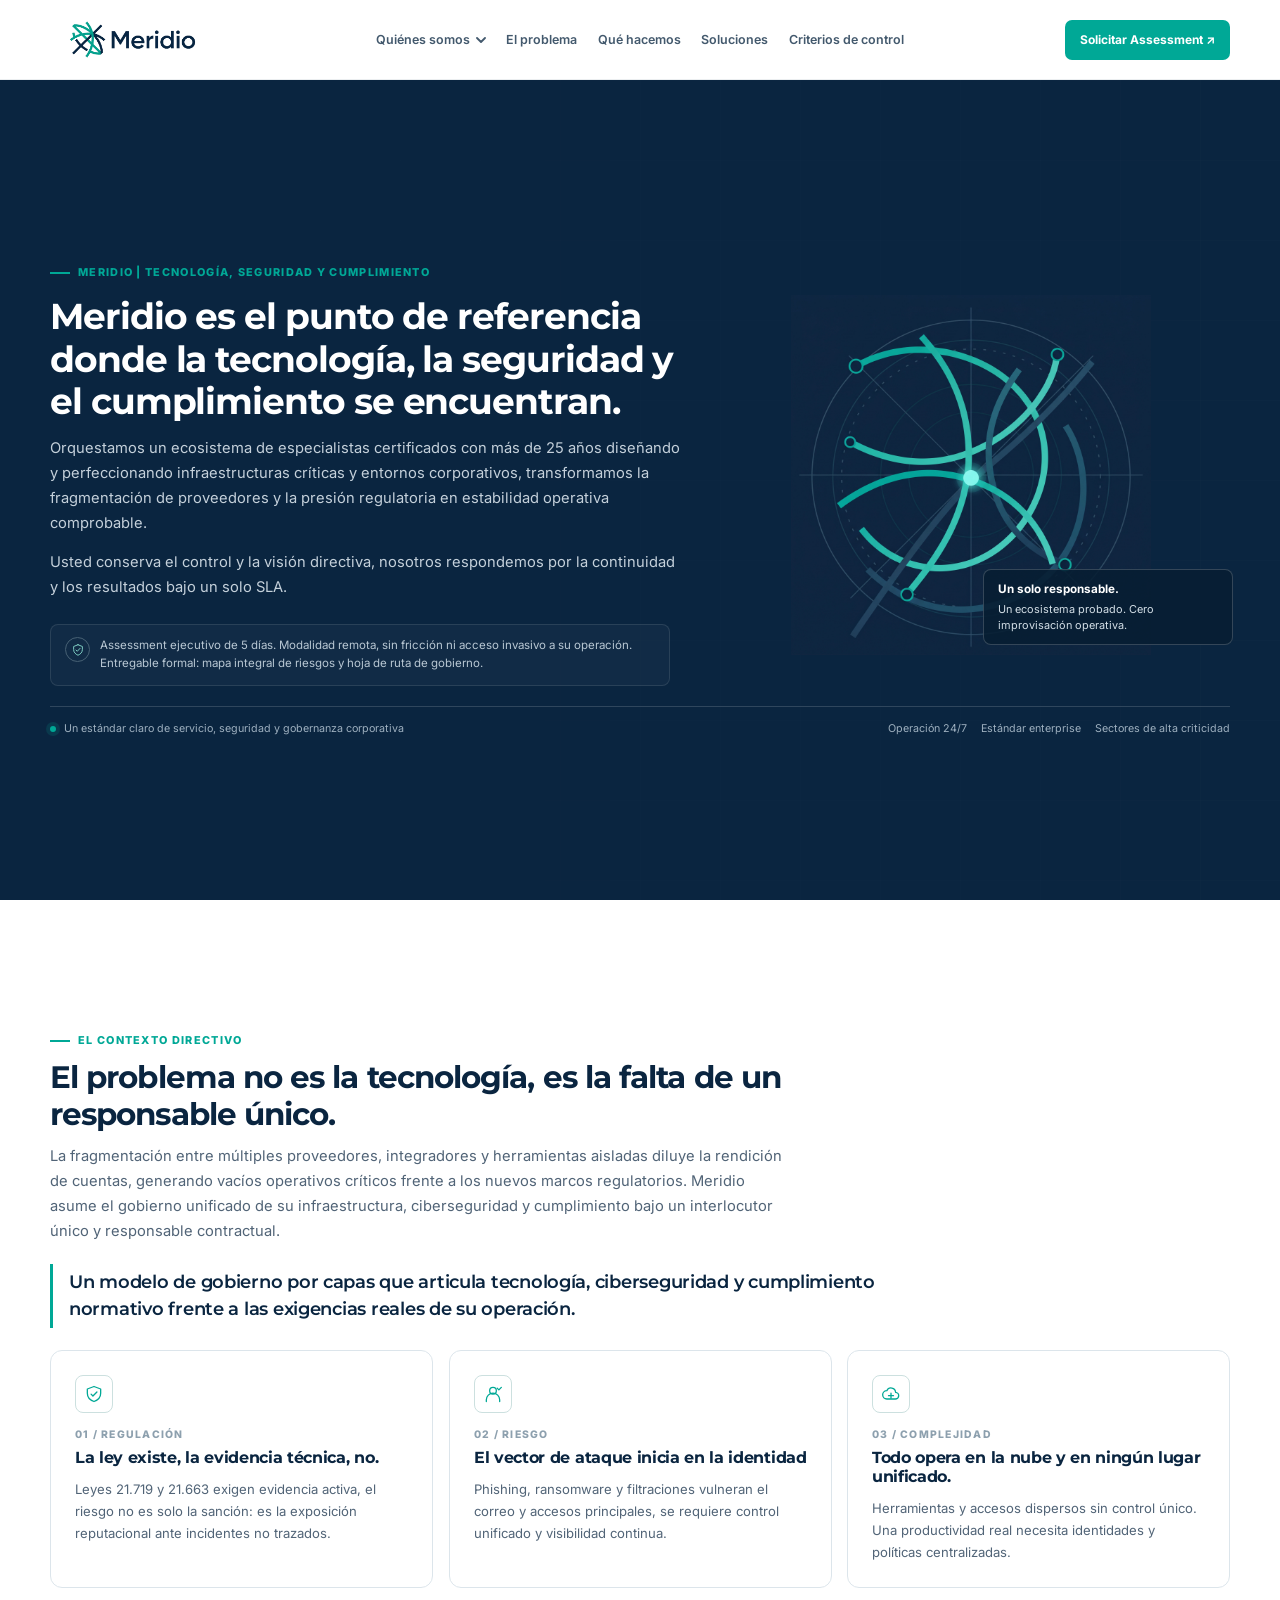
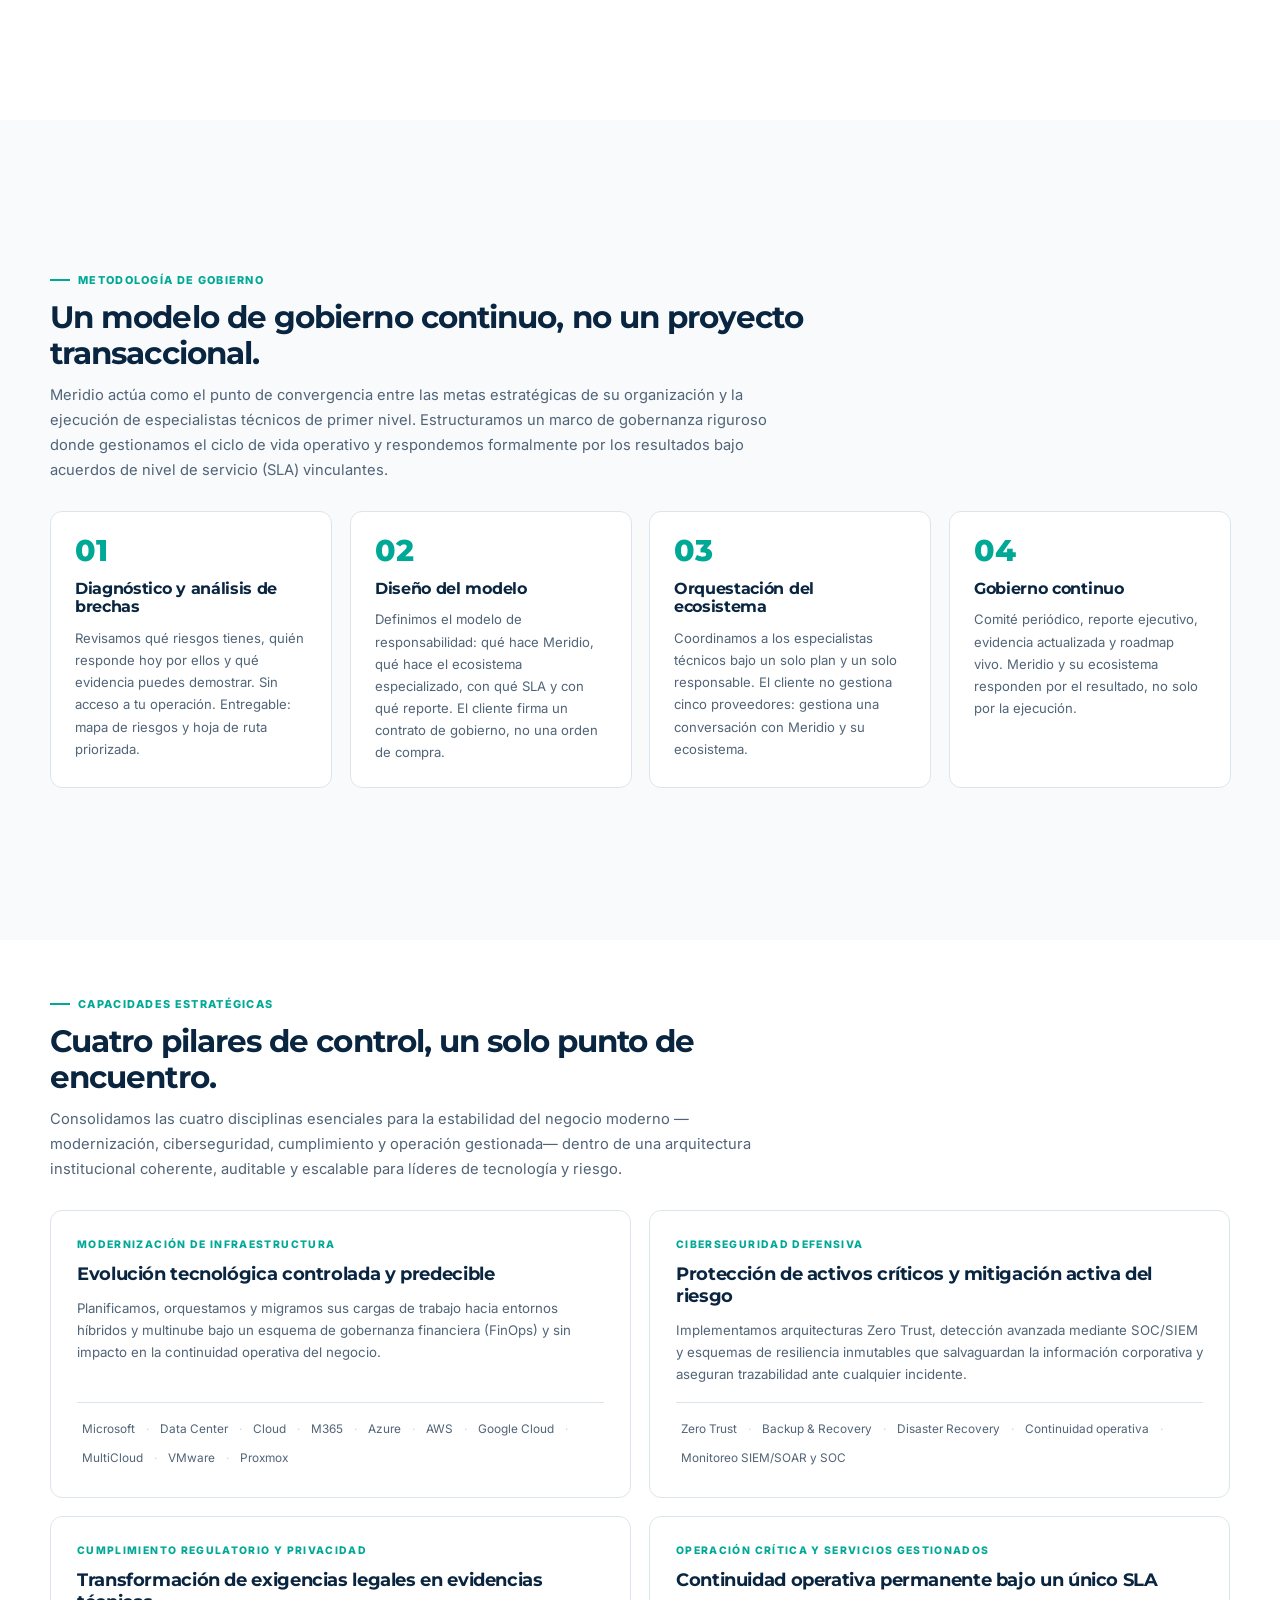
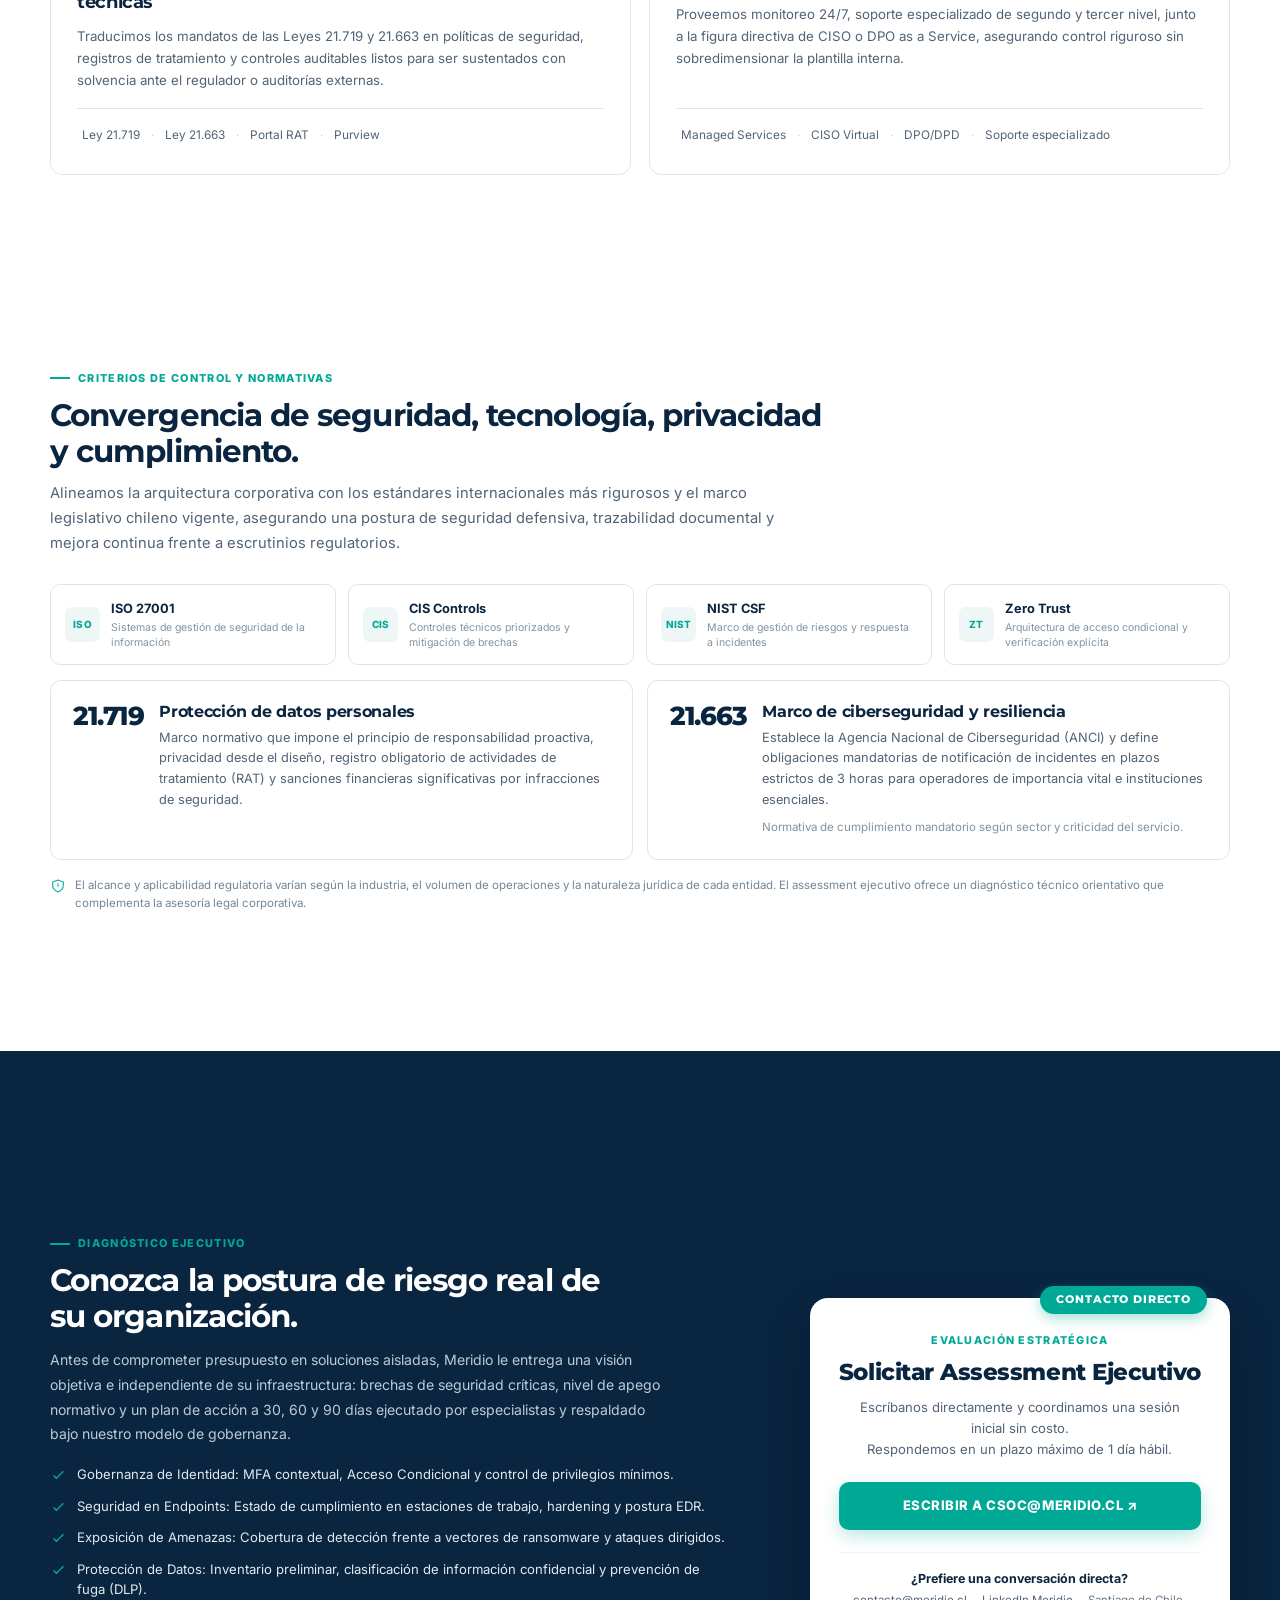
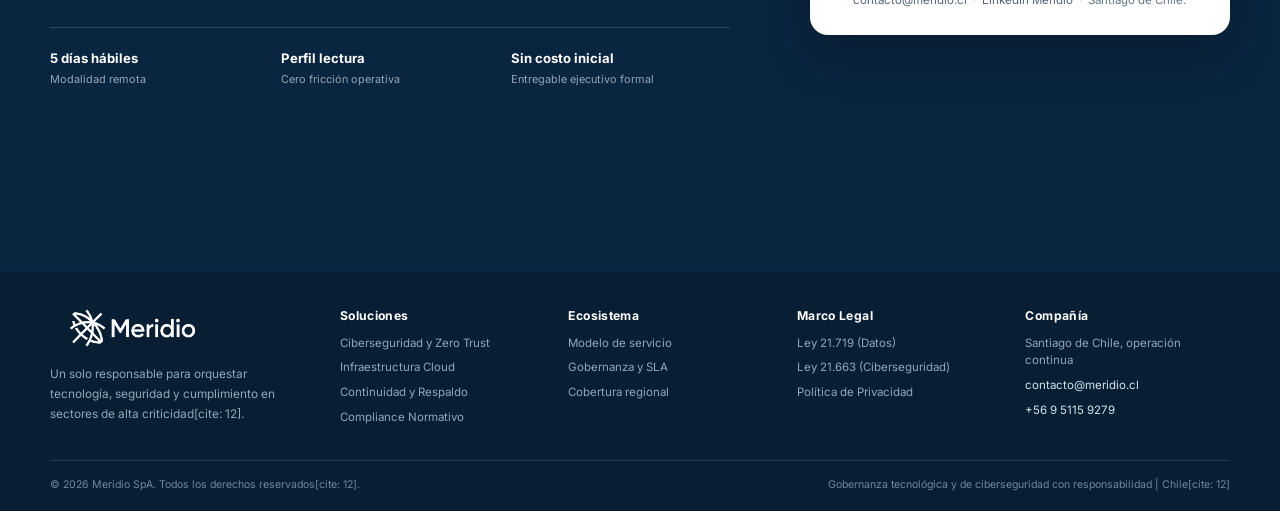
==== index.html @ cb7a22d2 "Add files via upload" ====
<!doctype html>
<html lang="es">
<head>
  <meta charset="utf-8">
  <meta name="viewport" content="width=device-width, initial-scale=1">
  <meta name="theme-color" content="#0A2540">
  <meta name="description" content="Meridio orquesta tecnología, seguridad y cumplimiento con un solo responsable.">
  <meta property="og:title" content="Meridio — Tecnología, seguridad y cumplimiento">
  <meta property="og:description" content="Meridio es el punto de referencia donde la tecnología, la seguridad y el cumplimiento se encuentran.">
  <meta property="og:type" content="website">
  <meta property="og:locale" content="es_CL">
  <title>Meridio — Gobernanza TI, Ciberseguridad y Compliance Normativo</title>

  <!-- Fuentes -->
  <link rel="preconnect" href="https://fonts.googleapis.com">
  <link rel="preconnect" href="https://fonts.gstatic.com" crossorigin>
  <link href="https://fonts.googleapis.com/css2?family=Inter:wght@400;500;600;700&family=Montserrat:wght@500;600;700;800&display=swap" rel="stylesheet">

  <!-- Hoja de estilos -->
  <link rel="stylesheet" href="./styles.css">
</head>
<body>
  <header class="header">
    <div class="container header-inner">
      <a class="brand" href="#inicio" aria-label="Meridio, inicio">
        <img class="brand-logo" src="./assets/logo.png" alt="Meridio" onerror="this.style.display='none'; this.nextElementSibling.style.display='inline-block';">
        <span class="brand-text" style="display: none;">Merid<span class="brand-i">i</span>o</span>
      </a>
      <nav class="nav" id="mainNav" aria-label="Navegación principal">
        <div class="nav-dropdown" id="aboutDropdown">
          <button class="dropdown-trigger" id="dropdownTrigger" type="button" aria-expanded="false" aria-haspopup="true">
            Quiénes somos
            <svg class="dropdown-caret" viewBox="0 0 10 6" width="10" height="6" fill="none" stroke="currentColor" stroke-width="1.8" stroke-linecap="round" stroke-linejoin="round">
              <path d="m1 1 4 4 4-4"/>
            </svg>
          </button>
          <div class="dropdown-menu" id="dropdownMenu" role="menu">
            <a href="./acerca-de.html" role="menuitem">Acerca de Meridio</a>
            <a href="./politica-privacidad.html" role="menuitem">Política de privacidad</a>
          </div>
        </div>
        <a href="#problema">El problema</a>
        <a href="#metodo">Qué hacemos</a>
        <a href="./soluciones.html">Soluciones</a>
        <a href="#marcos">Criterios de control</a>
      </nav>
      <a class="btn btn-primary header-cta" href="#contacto">Solicitar Assessment ↗</a>
      <button class="mobile-menu" id="mobileMenu" type="button" aria-label="Abrir menú" aria-controls="mainNav" aria-expanded="false">
        <svg viewBox="0 0 24 24" width="22" height="22" fill="none" stroke="currentColor" stroke-width="1.8" stroke-linecap="round">
          <path d="M4 7h16M4 12h16M4 17h16"/>
        </svg>
      </button>
    </div>
  </header>

  <main>
    <!-- HERO / INICIO -->
    <section class="hero target-section" id="inicio">
      <div class="container">
        <div class="hero-grid">
          <div>
            <div class="eyebrow teal">Meridio | Tecnología, seguridad y cumplimiento</div>
            <h1>Meridio es el punto de referencia donde la tecnología, la seguridad y el cumplimiento se encuentran.</h1>
            <p class="hero-copy">Orquestamos un ecosistema de especialistas certificados con más de 25 años diseñando y perfeccionando infraestructuras críticas y entornos corporativos, transformamos la fragmentación de proveedores y la presión regulatoria en estabilidad operativa comprobable.</p>
            <p class="hero-copy">Usted conserva el control y la visión directiva, nosotros respondemos por la continuidad y los resultados bajo un solo SLA.</p>

            <div class="hero-note">
              <span class="seal" aria-hidden="true">
                <svg viewBox="0 0 24 24" fill="none" stroke="currentColor" stroke-width="1.6" stroke-linecap="round" stroke-linejoin="round">
                  <path d="M12 3 4.5 6v5.2c0 4.7 3 7.8 7.5 9.8 4.5-2 7.5-5.1 7.5-9.8V6L12 3Z"/>
                  <path d="m8.5 12 2.2 2.2 4.8-5"/>
                </svg>
              </span>
              <span>Assessment ejecutivo de 5 días. Modalidad remota, sin fricción ni acceso invasivo a su operación. Entregable formal: mapa integral de riesgos y hoja de ruta de gobierno.</span>
            </div>
          </div>
          
          <div class="hero-art">
            <div class="hero-interactive-art">
              <img class="hero-img img-default" src="./assets/hero-default.jpeg" alt="Ecosistema Meridio">
              <img class="hero-img img-hover" src="./assets/hero-hover.jpeg" alt="Ecosistema Meridio en acción">
            </div>
            <div class="hero-art-tag"><strong>Un solo responsable.</strong>Un ecosistema probado. Cero improvisación operativa.</div>
          </div>
        </div>
        <div class="hero-foot">
          <div class="proof"><span class="proof-mark"></span><span>Un estándar claro de servicio, seguridad y gobernanza corporativa</span></div>
          <div class="areas"><span>Operación 24/7</span><span>Estándar enterprise</span><span>Sectores de alta criticidad</span></div>
        </div>
      </div>
    </section>

    <!-- EL PROBLEMA / CONTEXTO -->
    <section class="section section-white target-section" id="problema">
      <div class="container">
        <div class="section-head compact-head">
          <div class="eyebrow">El contexto directivo</div>
          <h2>El problema no es la tecnología, es la falta de un responsable único.</h2>
          <p class="section-intro">La fragmentación entre múltiples proveedores, integradores y herramientas aisladas diluye la rendición de cuentas, generando vacíos operativos críticos frente a los nuevos marcos regulatorios. Meridio asume el gobierno unificado de su infraestructura, ciberseguridad y cumplimiento bajo un interlocutor único y responsable contractual.</p>
        </div>
        <blockquote class="pullquote">Un modelo de gobierno por capas que articula tecnología, ciberseguridad y cumplimiento normativo frente a las exigencias reales de su operación.</blockquote>
        <div class="three-grid">
          <article class="card insight interactive-card">
            <div class="line-icon" aria-hidden="true">
              <svg viewBox="0 0 24 24"><path d="M12 3 20 6v5c0 5-3.2 8.2-8 10-4.8-1.8-8-5-8-10V6l8-3Z"/><path d="M8.5 12.2 10.7 14.4 15.5 9.6"/></svg>
            </div>
            <div class="num">01 / REGULACIÓN</div>
            <h3>La ley existe, la evidencia técnica, no.</h3>
            <p>Leyes 21.719 y 21.663 exigen evidencia activa, el riesgo no es solo la sanción: es la exposición reputacional ante incidentes no trazados.</p>
          </article>
          <article class="card insight interactive-card">
            <div class="line-icon" aria-hidden="true">
              <svg viewBox="0 0 24 24"><circle cx="12" cy="8" r="4"/><path d="M4 21v-2a8 8 0 0 1 16 0v2"/><path d="m17 5 2 2 3-3"/></svg>
            </div>
            <div class="num">02 / RIESGO</div>
            <h3>El vector de ataque inicia en la identidad</h3>
            <p>Phishing, ransomware y filtraciones vulneran el correo y accesos principales, se requiere control unificado y visibilidad continua.</p>
          </article>
          <article class="card insight interactive-card">
            <div class="line-icon" aria-hidden="true">
              <svg viewBox="0 0 24 24"><path d="M7 18h10a4 4 0 0 0 .5-8A5.5 5.5 0 0 0 7 8a4 4 0 0 0 0 10Z"/><path d="M9 14h6M12 11v6"/></svg>
            </div>
            <div class="num">03 / COMPLEJIDAD</div>
            <h3>Todo opera en la nube y en ningún lugar unificado.</h3>
            <p>Herramientas y accesos dispersos sin control único. Una productividad real necesita identidades y políticas centralizadas.</p>
          </article>
        </div>
      </div>
    </section>

    <!-- METODOLOGÍA -->
    <section class="section method target-section" id="metodo">
      <div class="container">
        <div class="section-head">
          <div class="eyebrow">Metodología de Gobierno</div>
          <h2>Un modelo de gobierno continuo, no un proyecto transaccional.</h2>
          <p class="section-intro">Meridio actúa como el punto de convergencia entre las metas estratégicas de su organización y la ejecución de especialistas técnicos de primer nivel. Estructuramos un marco de gobernanza riguroso donde gestionamos el ciclo de vida operativo y respondemos formalmente por los resultados bajo acuerdos de nivel de servicio (SLA) vinculantes.</p>
        </div>
        <div class="steps">
          <article class="card step interactive-card">
            <div class="step-no">01</div>
            <h3>Diagnóstico y análisis de brechas</h3>
            <p>Revisamos qué riesgos tienes, quién responde hoy por ellos y qué evidencia puedes demostrar. Sin acceso a tu operación. Entregable: mapa de riesgos y hoja de ruta priorizada.</p>
          </article>
          <article class="card step interactive-card">
            <div class="step-no">02</div>
            <h3>Diseño del modelo</h3>
            <p>Definimos el modelo de responsabilidad: qué hace Meridio, qué hace el ecosistema especializado, con qué SLA y con qué reporte. El cliente firma un contrato de gobierno, no una orden de compra.</p>
          </article>
          <article class="card step interactive-card">
            <div class="step-no">03</div>
            <h3>Orquestación del ecosistema</h3>
            <p>Coordinamos a los especialistas técnicos bajo un solo plan y un solo responsable. El cliente no gestiona cinco proveedores: gestiona una conversación con Meridio y su ecosistema.</p>
          </article>
          <article class="card step interactive-card">
            <div class="step-no">04</div>
            <h3>Gobierno continuo</h3>
            <p>Comité periódico, reporte ejecutivo, evidencia actualizada y roadmap vivo. Meridio y su ecosistema responden por el resultado, no solo por la ejecución.</p>
          </article>
        </div>
      </div>
    </section>

    <!-- QUÉ HACEMOS / CUATRO CAPACIDADES -->
    <section class="section section-white target-section" id="pilares">
      <div class="container">
        <div class="section-head">
          <div class="eyebrow">Capacidades Estratégicas</div>
          <h2>Cuatro pilares de control, un solo punto de encuentro.</h2>
          <p class="section-intro">Consolidamos las cuatro disciplinas esenciales para la estabilidad del negocio moderno —modernización, ciberseguridad, cumplimiento y operación gestionada— dentro de una arquitectura institucional coherente, auditable y escalable para líderes de tecnología y riesgo.</p>
        </div>
        <div class="pillars-grid">
          <!-- Pilar 1: Modernización -->
          <article class="card pillar interactive-card">
            <div class="kicker">MODERNIZACIÓN DE INFRAESTRUCTURA</div>
            <h3>Evolución tecnológica controlada y predecible</h3>
            <p>Planificamos, orquestamos y migramos sus cargas de trabajo hacia entornos híbridos y multinube bajo un esquema de gobernanza financiera (FinOps) y sin impacto en la continuidad operativa del negocio.</p>
            <div class="services-list">
              <a href="./soluciones.html#infraestructura-cloud" class="service-link">Microsoft</a>
              <span class="sep">·</span>
              <a href="./soluciones.html#infraestructura-cloud" class="service-link">Data Center</a>
              <span class="sep">·</span>
              <a href="./soluciones.html#infraestructura-cloud" class="service-link">Cloud</a>
              <span class="sep">·</span>
              <a href="./soluciones.html#infraestructura-cloud" class="service-link">M365</a>
              <span class="sep">·</span>
              <a href="./soluciones.html#infraestructura-cloud" class="service-link">Azure</a>
              <span class="sep">·</span>
              <a href="./soluciones.html#infraestructura-cloud" class="service-link">AWS</a>
              <span class="sep">·</span>
              <a href="./soluciones.html#infraestructura-cloud" class="service-link">Google Cloud</a>
              <span class="sep">·</span>
              <a href="./soluciones.html#infraestructura-cloud" class="service-link">MultiCloud</a>
              <span class="sep">·</span>
              <a href="./soluciones.html#infraestructura-cloud" class="service-link">VMware</a>
              <span class="sep">·</span>
              <a href="./soluciones.html#infraestructura-cloud" class="service-link">Proxmox</a>
            </div>
          </article>

          <!-- Pilar 2: Ciberseguridad -->
          <article class="card pillar interactive-card">
            <div class="kicker">CIBERSEGURIDAD DEFENSIVA</div>
            <h3>Protección de activos críticos y mitigación activa del riesgo</h3>
            <p>Implementamos arquitecturas Zero Trust, detección avanzada mediante SOC/SIEM y esquemas de resiliencia inmutables que salvaguardan la información corporativa y aseguran trazabilidad ante cualquier incidente.</p>
            <div class="services-list">
              <a href="./soluciones.html#ciberseguridad-zero-trust" class="service-link">Zero Trust</a>
              <span class="sep">·</span>
              <a href="./soluciones.html#continuidad-respaldo" class="service-link">Backup &amp; Recovery</a>
              <span class="sep">·</span>
              <a href="./soluciones.html#continuidad-respaldo" class="service-link">Disaster Recovery</a>
              <span class="sep">·</span>
              <a href="./soluciones.html#continuidad-respaldo" class="service-link">Continuidad operativa</a>
              <span class="sep">·</span>
              <a href="./soluciones.html#ciberseguridad-zero-trust" class="service-link">Monitoreo SIEM/SOAR y SOC</a>
            </div>
          </article>

          <!-- Pilar 3: Cumplimiento -->
          <article class="card pillar interactive-card">
            <div class="kicker">CUMPLIMIENTO REGULATORIO Y PRIVACIDAD</div>
            <h3>Transformación de exigencias legales en evidencias técnicas</h3>
            <p>Traducimos los mandatos de las Leyes 21.719 y 21.663 en políticas de seguridad, registros de tratamiento y controles auditables listos para ser sustentados con solvencia ante el regulador o auditorías externas.</p>
            <div class="services-list">
              <a href="./soluciones.html#compliance" class="service-link">Ley 21.719</a>
              <span class="sep">·</span>
              <a href="./soluciones.html#compliance" class="service-link">Ley 21.663</a>
              <span class="sep">·</span>
              <a href="./soluciones.html#compliance" class="service-link">Portal RAT</a>
              <span class="sep">·</span>
              <a href="./soluciones.html#compliance" class="service-link">Purview</a>
            </div>
          </article>

          <!-- Pilar 4: Operación -->
          <article class="card pillar interactive-card">
            <div class="kicker">OPERACIÓN CRÍTICA Y SERVICIOS GESTIONADOS</div>
            <h3>Continuidad operativa permanente bajo un único SLA</h3>
            <p>Proveemos monitoreo 24/7, soporte especializado de segundo y tercer nivel, junto a la figura directiva de CISO o DPO as a Service, asegurando control riguroso sin sobredimensionar la plantilla interna.</p>
            <div class="services-list">
              <a href="./soluciones.html" class="service-link">Managed Services</a>
              <span class="sep">·</span>
              <a href="./soluciones.html" class="service-link">CISO Virtual</a>
              <span class="sep">·</span>
              <a href="./soluciones.html" class="service-link">DPO/DPD</a>
              <span class="sep">·</span>
              <a href="./soluciones.html" class="service-link">Soporte especializado</a>
            </div>
          </article>
        </div>
      </div>
    </section>

    <!-- CRITERIOS DE CONTROL -->
    <section class="section section-white target-section" id="marcos">
      <div class="container">
        <div class="section-head">
          <div class="eyebrow">Criterios de control y normativas</div>
          <h2>Convergencia de seguridad, tecnología, privacidad y cumplimiento.</h2>
          <p class="section-intro">Alineamos la arquitectura corporativa con los estándares internacionales más rigurosos y el marco legislativo chileno vigente, asegurando una postura de seguridad defensiva, trazabilidad documental y mejora continua frente a escrutinios regulatorios.</p>
        </div>
        <div class="frameworks">
          <div class="framework interactive-card"><span class="f-mark">ISO</span><div><strong>ISO 27001</strong><span>Sistemas de gestión de seguridad de la información</span></div></div>
          <div class="framework interactive-card"><span class="f-mark">CIS</span><div><strong>CIS Controls</strong><span>Controles técnicos priorizados y mitigación de brechas</span></div></div>
          <div class="framework interactive-card"><span class="f-mark">NIST</span><div><strong>NIST CSF</strong><span>Marco de gestión de riesgos y respuesta a incidentes</span></div></div>
          <div class="framework interactive-card"><span class="f-mark">ZT</span><div><strong>Zero Trust</strong><span>Arquitectura de acceso condicional y verificación explícita</span></div></div>
        </div>
        <div class="law-grid">
          <article class="law-card interactive-card">
            <div class="law-no">21.719</div>
            <div>
              <h3>Protección de datos personales</h3>
              <p>Marco normativo que impone el principio de responsabilidad proactiva, privacidad desde el diseño, registro obligatorio de actividades de tratamiento (RAT) y sanciones financieras significativas por infracciones de seguridad.</p>
            </div>
          </article>
          <article class="law-card interactive-card">
            <div class="law-no">21.663</div>
            <div>
              <h3>Marco de ciberseguridad y resiliencia</h3>
              <p>Establece la Agencia Nacional de Ciberseguridad (ANCI) y define obligaciones mandatorias de notificación de incidentes en plazos estrictos de 3 horas para operadores de importancia vital e instituciones esenciales.</p>
              <p class="law-extra">Normativa de cumplimiento mandatorio según sector y criticidad del servicio.</p>
            </div>
          </article>
        </div>
        <div class="legal-note">
          <svg viewBox="0 0 24 24"><path d="M12 3 4 6v5c0 5 3 8 8 10 5-2 8-5 8-10V6l-8-3Z"/><path d="M12 8v5M12 16h.01"/></svg>
          <span>El alcance y aplicabilidad regulatoria varían según la industria, el volumen de operaciones y la naturaleza jurídica de cada entidad. El assessment ejecutivo ofrece un diagnóstico técnico orientativo que complementa la asesoría legal corporativa.</span>
        </div>
      </div>
    </section>

    <!-- EL SIGUIENTE PASO / DIAGNÓSTICO EJECUTIVO -->
    <section class="section offer target-section" id="contacto">
      <div class="container offer-grid">
        <div class="offer-copy">
          <div class="eyebrow">Diagnóstico Ejecutivo</div>
          <h2>Conozca la postura de riesgo real de su organización.</h2>
          <p>Antes de comprometer presupuesto en soluciones aisladas, Meridio le entrega una visión objetiva e independiente de su infraestructura: brechas de seguridad críticas, nivel de apego normativo y un plan de acción a 30, 60 y 90 días ejecutado por especialistas y respaldado bajo nuestro modelo de gobernanza.</p>
          <ul class="check-list">
            <li><svg viewBox="0 0 24 24"><path d="m5 12 4 4L19 6"/></svg><span>Gobernanza de Identidad: MFA contextual, Acceso Condicional y control de privilegios mínimos.</span></li>
            <li><svg viewBox="0 0 24 24"><path d="m5 12 4 4L19 6"/></svg><span>Seguridad en Endpoints: Estado de cumplimiento en estaciones de trabajo, hardening y postura EDR.</span></li>
            <li><svg viewBox="0 0 24 24"><path d="m5 12 4 4L19 6"/></svg><span>Exposición de Amenazas: Cobertura de detección frente a vectores de ransomware y ataques dirigidos.</span></li>
            <li><svg viewBox="0 0 24 24"><path d="m5 12 4 4L19 6"/></svg><span>Protección de Datos: Inventario preliminar, clasificación de información confidencial y prevención de fuga (DLP).</span></li>
          </ul>

          <div class="offer-badges">
            <div class="badge-item">
              <strong>5 días hábiles</strong>
              <span>Modalidad remota</span>
            </div>
            <div class="badge-item">
              <strong>Perfil lectura</strong>
              <span>Cero fricción operativa</span>
            </div>
            <div class="badge-item">
              <strong>Sin costo inicial</strong>
              <span>Entregable ejecutivo formal</span>
            </div>
          </div>
        </div>

        <!-- TARJETA EJECUTIVA DE CONTACTO DIRECTO -->
        <aside class="assessment-card direct-contact-card">
          <span class="direct-badge">CONTACTO DIRECTO</span>
          <div class="card-inner-content">
            <div class="card-eyebrow">EVALUACIÓN ESTRATÉGICA</div>
            <h3 class="card-title">Solicitar Assessment Ejecutivo</h3>
            <p class="card-desc">
              Escríbanos directamente y coordinamos una sesión inicial sin costo.<br>
              Respondemos en un plazo máximo de 1 día hábil.
            </p>

            <a class="btn btn-direct-cta" href="mailto:csoc@meridio.cl?subject=Solicitud%20Assessment%20Ejecutivo%20Meridio">
              ESCRIBIR A CSOC@MERIDIO.CL ↗
            </a>

            <div class="card-divider"></div>

            <div class="card-footer-info">
              <strong>¿Prefiere una conversación directa?</strong>
              <div class="footer-links-row">
                <a href="mailto:contacto@meridio.cl">contacto@meridio.cl</a>
                <span class="sep">·</span>
                <a href="https://www.linkedin.com/company/meridio" target="_blank" rel="noopener">LinkedIn Meridio</a>
                <span class="sep">·</span>
                <span>Santiago de Chile.</span>
              </div>
            </div>
          </div>
        </aside>
      </div>
    </section>
  </main>

  <footer class="footer">
    <div class="container">
      <div class="footer-top">
        <div class="footer-brand">
          <a class="brand" href="#inicio" aria-label="Meridio, inicio">
            <img class="brand-logo footer-logo" src="./assets/logo.png" alt="Meridio" onerror="this.style.display='none'; this.nextElementSibling.style.display='inline-block';">
            <span class="brand-text" style="display: none; color: #fff;">Merid<span class="brand-i">i</span>o</span>
          </a>
          <p>Un solo responsable para orquestar tecnología, seguridad y cumplimiento en sectores de alta criticidad[cite: 12].</p>
        </div>
        <div class="footer-col">
          <h4>Soluciones</h4>
          <a href="./soluciones.html#ciberseguridad-zero-trust">Ciberseguridad y Zero Trust</a>
          <a href="./soluciones.html#infraestructura-cloud">Infraestructura Cloud</a>
          <a href="./soluciones.html#continuidad-respaldo">Continuidad y Respaldo</a>
          <a href="./soluciones.html#compliance">Compliance Normativo</a>
        </div>
        <div class="footer-col">
          <h4>Ecosistema</h4>
          <a href="./soluciones.html">Modelo de servicio</a>
          <a href="./soluciones.html">Gobernanza y SLA</a>
          <a href="#contacto">Cobertura regional</a>
        </div>
        <div class="footer-col">
          <h4>Marco Legal</h4>
          <a href="#marcos">Ley 21.719 (Datos)</a>
          <a href="#marcos">Ley 21.663 (Ciberseguridad)</a>
          <a href="./politica-privacidad.html">Política de Privacidad</a>
        </div>
        <div class="footer-col">
          <h4>Compañía</h4>
          <span class="footer-info">Santiago de Chile, operación continua</span>
          <a href="mailto:contacto@meridio.cl" class="footer-contact-link">contacto@meridio.cl</a>
          <a href="tel:+569 5115 9279" class="footer-contact-link">+56 9 5115 9279</a>
        </div>
      </div>
      <div class="footer-bottom">
        <span>© <span id="year"></span> Meridio SpA. Todos los derechos reservados[cite: 12].</span>
        <span>Gobernanza tecnológica y de ciberseguridad con responsabilidad | Chile[cite: 12]</span>
      </div>
    </div>
  </footer>

  <script src="./script.js" defer></script>
</body>
</html>
---- styles.css ----
/* ROOT & BASE */
:root {
  --navy: #0A2540;
  --teal: #00A896;
  --mist: #F8FAFC;
  --body: #516477;
  --line: #dce5eb;
  --white: #fff;
  --footer: #071e33;
  --max: 1180px;
  --header-h: 80px;
}

* {
  box-sizing: border-box;
}

html {
  scroll-behavior: smooth;
  scroll-padding-top: var(--header-h);
}

body {
  margin: 0;
  color: var(--navy);
  font-family: 'Inter', -apple-system, BlinkMacSystemFont, Arial, sans-serif;
  line-height: 1.55;
  -webkit-font-smoothing: antialiased;
}

a {
  color: inherit;
  text-decoration: none;
}

button, input, select, textarea {
  font: inherit;
}

svg {
  display: block;
}

.container {
  width: min(var(--max), calc(100% - 48px));
  margin-inline: auto;
}

/* Tipografías calibradas */
h1, h2, h3, h4 {
  font-family: 'Montserrat', 'Inter', sans-serif;
  line-height: 1.18;
  letter-spacing: -.03em;
  margin: 0;
  font-weight: 700;
}

h1 {
  font-size: clamp(1.6rem, 2.8vw, 2.45rem);
  max-width: 680px;
}

h2 {
  font-size: clamp(1.45rem, 2.4vw, 2.1rem);
}

h3 {
  font-size: 1.1rem;
  letter-spacing: -.02em;
}

p {
  margin: 0;
  color: var(--body);
}

p + p {
  margin-top: 12px;
}

.eyebrow {
  display: flex;
  align-items: center;
  gap: 8px;
  color: var(--teal);
  font-size: .68rem;
  font-weight: 800;
  letter-spacing: .12em;
  text-transform: uppercase;
}

.eyebrow:before {
  content: "";
  width: 20px;
  height: 2px;
  background: currentColor;
  flex: none;
}

.eyebrow.teal {
  color: var(--teal);
}

/* Encuadre de secciones ancladas */
.section {
  padding: 56px 0;
}

.target-section {
  min-height: calc(100vh - var(--header-h));
  display: flex;
  flex-direction: column;
  justify-content: center;
}

.section-head {
  max-width: 790px;
  margin-bottom: 28px;
}

.compact-head {
  margin-bottom: 20px;
}

.section-head .eyebrow {
  margin-bottom: 10px;
}

.section-intro {
  font-size: .92rem;
  line-height: 1.7;
  margin-top: 12px;
  max-width: 740px;
}

/* Botones */
.btn {
  display: inline-flex;
  align-items: center;
  justify-content: center;
  gap: 8px;
  min-height: 46px;
  padding: 10px 18px;
  border: 1px solid transparent;
  border-radius: 7px;
  font-size: .8rem;
  font-weight: 700;
  line-height: 1.3;
  cursor: pointer;
  transition: transform .2s ease, background .2s ease, border-color .2s ease, box-shadow .2s ease;
}

.btn:hover {
  transform: translateY(-2px);
}

.btn-primary {
  background: var(--teal);
  color: #fff;
}

.btn-primary:hover {
  background: #008f81;
  box-shadow: 0 4px 12px rgba(0, 168, 150, .25);
}

.btn-outline {
  border-color: rgba(255, 255, 255, .45);
  color: #fff;
  background: transparent;
}

.btn-outline:hover {
  border-color: #fff;
  background: rgba(255, 255, 255, .06);
}

/* HEADER & LOGO */
.header {
  height: var(--header-h);
  position: sticky;
  top: 0;
  z-index: 50;
  background: rgba(255, 255, 255, .95);
  backdrop-filter: blur(16px);
  border-bottom: 1px solid rgba(10, 37, 64, .08);
}

.header-inner {
  height: 100%;
  display: flex;
  align-items: center;
  justify-content: space-between;
  gap: 20px;
}

.brand {
  display: inline-flex;
  align-items: center;
  flex: none;
}

.brand-logo {
  height: 38px;
  width: auto;
  max-width: 170px;
  object-fit: contain;
  display: block;
}

.brand-text {
  font-family: 'Montserrat', 'Inter', sans-serif;
  font-size: 1.5rem;
  letter-spacing: -.07em;
  font-weight: 800;
  color: var(--navy);
}

.brand-i {
  color: var(--teal);
}

.nav {
  display: flex;
  align-items: center;
  justify-content: center;
  gap: clamp(12px, 1.6vw, 22px);
  font-size: .78rem;
  font-weight: 600;
  color: #43596d;
}

.nav a {
  transition: color .2s;
  padding: 6px 0;
}

.nav a:hover {
  color: var(--teal);
}

/* MENÚ DESPLEGABLE QUIÉNES SOMOS */
.nav-dropdown {
  position: relative;
  display: inline-flex;
  align-items: center;
  height: 100%;
}

.dropdown-trigger {
  background: transparent;
  border: none;
  padding: 8px 0;
  color: #43596d;
  font-size: .78rem;
  font-weight: 600;
  cursor: pointer;
  display: inline-flex;
  align-items: center;
  gap: 6px;
  transition: color .2s ease;
}

.dropdown-trigger:hover,
.nav-dropdown.open .dropdown-trigger {
  color: var(--teal);
}

.dropdown-caret {
  transition: transform .2s ease;
}

.nav-dropdown.open .dropdown-caret {
  transform: rotate(180deg);
}

.dropdown-menu {
  display: none;
  position: absolute;
  top: 100%;
  left: 0;
  min-width: 220px;
  background: #fff;
  border: 1px solid var(--line);
  border-radius: 8px;
  padding: 8px 0;
  box-shadow: 0 12px 28px rgba(10, 37, 64, .12);
  z-index: 100;
}

.dropdown-menu::before {
  content: "";
  position: absolute;
  top: -12px;
  left: 0;
  right: 0;
  height: 12px;
}

.dropdown-menu a {
  display: block;
  padding: 10px 18px;
  font-size: .78rem;
  font-weight: 500;
  color: #43596d;
  white-space: nowrap;
  transition: background .15s ease, color .15s ease;
}

.dropdown-menu a:hover {
  background: var(--mist);
  color: var(--teal);
}

.nav-dropdown.open .dropdown-menu {
  display: flex;
  flex-direction: column;
}

.header-cta {
  white-space: nowrap;
  min-height: 40px;
  padding: 8px 14px;
  font-size: .75rem;
}

.mobile-menu {
  display: none;
  width: 40px;
  height: 40px;
  align-items: center;
  justify-content: center;
  border: 1px solid var(--line);
  border-radius: 7px;
  background: #fff;
  color: var(--navy);
  cursor: pointer;
}

/* HERO */
.hero {
  background: var(--navy);
  color: #fff;
  padding: 42px 0 20px;
  position: relative;
  overflow: hidden;
}

.hero:before {
  content: "";
  position: absolute;
  inset: 0;
  pointer-events: none;
  opacity: .12;
  background-image: linear-gradient(rgba(255, 255, 255, .08) 1px, transparent 1px), linear-gradient(90deg, rgba(255, 255, 255, .08) 1px, transparent 1px);
  background-size: 80px 80px;
  mask-image: linear-gradient(90deg, transparent, black);
}

.hero-grid {
  position: relative;
  display: grid;
  grid-template-columns: minmax(0, 1.1fr) minmax(280px, .9fr);
  gap: 28px;
  align-items: center;
}

.hero .eyebrow {
  margin-bottom: 14px;
}

.hero h1 {
  color: #fff;
}

.hero-copy {
  font-size: .92rem;
  line-height: 1.7;
  color: #c4d0da;
  max-width: 640px;
  margin-top: 14px;
}

.hero-note {
  display: flex;
  align-items: flex-start;
  gap: 10px;
  margin-top: 24px;
  max-width: 620px;
  color: #b8c7d3;
  font-size: .72rem;
  line-height: 1.55;
  background: rgba(255, 255, 255, .03);
  padding: 12px 14px;
  border-radius: 8px;
  border: 1px solid rgba(255, 255, 255, .1);
}

.seal {
  width: 25px;
  height: 25px;
  border: 1px solid #476174;
  border-radius: 50%;
  display: grid;
  place-items: center;
  flex: none;
  color: #84d5ca;
}

.seal svg {
  width: 14px;
  height: 14px;
}

/* HERO ART */
.hero-art {
  position: relative;
  min-height: 320px;
  display: flex;
  align-items: center;
  justify-content: center;
}

.hero-interactive-art {
  position: relative;
  width: min(100%, 360px);
  aspect-ratio: 1 / 1;
  display: flex;
  align-items: center;
  justify-content: center;
  cursor: pointer;
}

.hero-img {
  position: absolute;
  inset: 0;
  width: 100%;
  height: 100%;
  object-fit: contain;
  transition: opacity .35s ease, transform .35s ease;
  pointer-events: none;
}

.img-default {
  opacity: 1;
  z-index: 1;
}

.img-hover {
  opacity: 0;
  z-index: 2;
}

.hero-interactive-art:hover .img-default {
  opacity: 0;
}

.hero-interactive-art:hover .img-hover {
  opacity: 1;
  transform: scale(1.03);
}

.hero-art-tag {
  position: absolute;
  z-index: 3;
  right: -3px;
  bottom: 10px;
  max-width: 250px;
  padding: 10px 14px;
  border: 1px solid rgba(255, 255, 255, .18);
  border-radius: 8px;
  background: rgba(7, 30, 51, .88);
  font-size: .68rem;
  color: #d4dfe7;
}

.hero-art-tag strong {
  display: block;
  color: #fff;
  margin-bottom: 2px;
  font-size: .73rem;
}

.hero-foot {
  position: relative;
  display: flex;
  justify-content: space-between;
  align-items: center;
  gap: 16px;
  border-top: 1px solid rgba(255, 255, 255, .15);
  padding-top: 14px;
  margin-top: 20px;
  color: #9eb0bf;
  font-size: .67rem;
}

.hero-foot .proof {
  display: flex;
  align-items: center;
  gap: 8px;
}

.proof-mark {
  width: 6px;
  height: 6px;
  border-radius: 50%;
  background: var(--teal);
  box-shadow: 0 0 0 4px rgba(0, 168, 150, .15);
  flex: none;
}

.hero-foot .areas {
  display: flex;
  gap: 14px;
  flex-wrap: wrap;
}

/* SECCIONES & TARJETAS */
.section-white {
  background: #fff;
}

.pullquote {
  border-left: 3px solid var(--teal);
  padding: 5px 0 5px 16px;
  margin: 0 0 22px;
  max-width: 900px;
  font-family: 'Montserrat', 'Inter', sans-serif;
  font-size: clamp(.95rem, 1.4vw, 1.18rem);
  font-weight: 600;
  line-height: 1.5;
  letter-spacing: -.015em;
  color: var(--navy);
}

.three-grid {
  display: grid;
  grid-template-columns: repeat(3, minmax(0, 1fr));
  gap: 16px;
}

.card {
  border: 1px solid var(--line);
  border-radius: 12px;
  background: #fff;
  padding: 24px;
}

.interactive-card {
  transition: transform .25s ease, box-shadow .25s ease, border-color .25s ease;
  will-change: transform;
}

.interactive-card:hover {
  transform: translateY(-6px);
  border-color: #bcd9d5;
  box-shadow: 0 14px 28px rgba(10, 37, 64, .08);
}

.insight {
  min-height: auto;
}

.line-icon {
  width: 38px;
  height: 38px;
  display: grid;
  place-items: center;
  border: 1px solid #cce0df;
  border-radius: 8px;
  color: var(--teal);
  margin-bottom: 14px;
}

.line-icon svg {
  width: 20px;
  height: 20px;
  stroke: currentColor;
  stroke-width: 1.55;
  fill: none;
  stroke-linecap: round;
  stroke-linejoin: round;
}

.num {
  font-size: .65rem;
  font-weight: 800;
  letter-spacing: .12em;
  color: #8da0ae;
  margin-bottom: 6px;
}

.insight h3 {
  margin-bottom: 10px;
  font-size: 1rem;
}

.insight p {
  font-size: .82rem;
  line-height: 1.68;
}

/* METODOLOGÍA */
.method {
  background: var(--mist);
}

.steps {
  display: grid;
  grid-template-columns: repeat(4, minmax(0, 1fr));
  gap: 18px;
}

.step {
  padding: 24px;
  display: flex;
  flex-direction: column;
}

.step-no {
  font-family: 'Montserrat', sans-serif;
  font-weight: 800;
  font-size: 1.85rem;
  color: var(--teal);
  line-height: 1;
  margin-bottom: 14px;
}

.step h3 {
  font-size: 1rem;
  margin-bottom: 10px;
}

.step p {
  font-size: .82rem;
  line-height: 1.68;
}

/* CUATRO CAPACIDADES (PILARES) */
.pillars-grid {
  display: grid;
  grid-template-columns: repeat(2, minmax(0, 1fr));
  gap: 18px;
}

.pillar {
  padding: 26px;
  display: flex;
  flex-direction: column;
}

.kicker {
  color: var(--teal);
  font-size: .65rem;
  font-weight: 800;
  letter-spacing: .13em;
  margin-bottom: 10px;
}

.pillar h3 {
  font-size: 1.15rem;
  margin-bottom: 12px;
}

.pillar p {
  font-size: .83rem;
  line-height: 1.68;
  margin-bottom: 16px;
}

.pillar p:last-of-type {
  flex-grow: 1;
}

.services-list {
  display: flex;
  flex-wrap: wrap;
  align-items: center;
  gap: 4px 6px;
  font-size: .74rem;
  line-height: 1.8;
  border-top: 1px solid var(--line);
  padding-top: 14px;
  color: #64788a;
}

.services-list .sep {
  color: #cbd5e1;
  user-select: none;
}

.service-link {
  color: #516477;
  padding: 2px 5px;
  border-radius: 4px;
  transition: color .2s ease, background-color .2s ease;
  cursor: pointer;
}

.service-link:hover {
  color: var(--teal);
  background: rgba(0, 168, 150, .09);
  text-decoration: underline;
  text-underline-offset: 3px;
}

/* OFERTA / DIAGNÓSTICO EJECUTIVO */
.offer {
  background: var(--navy);
  color: #fff;
}

.offer-grid {
  display: grid;
  grid-template-columns: minmax(0, 1.15fr) minmax(300px, 460px);
  gap: 40px;
  align-items: center;
}

.offer h2 {
  margin-top: 10px;
  max-width: 580px;
}

.offer-copy > p {
  color: #bdcbd6;
  font-size: .88rem;
  line-height: 1.75;
  margin-top: 14px;
  max-width: 610px;
}

.check-list {
  list-style: none;
  margin: 18px 0 0;
  padding: 0;
  display: grid;
  gap: 12px;
}

.check-list li {
  display: flex;
  align-items: flex-start;
  gap: 10px;
  color: #e1e9ee;
  font-size: .82rem;
  line-height: 1.5;
}

.check-list svg {
  width: 17px;
  height: 17px;
  flex: none;
  stroke: var(--teal);
  fill: none;
  stroke-width: 2;
  margin-top: 2px;
}

.offer-badges {
  display: grid;
  grid-template-columns: repeat(3, 1fr);
  gap: 12px;
  margin-top: 28px;
  padding-top: 20px;
  border-top: 1px solid rgba(255, 255, 255, .15);
}

.badge-item strong {
  display: block;
  color: #fff;
  font-size: .82rem;
  margin-bottom: 2px;
}

.badge-item span {
  display: block;
  color: #92a7b8;
  font-size: .68rem;
}

/* ASSESSMENT CARD / CONTACTO DIRECTO (REFINADO Y COMPACTO) */
.direct-contact-card {
  position: relative;
  background: #fff;
  border-radius: 18px;
  padding: 34px 28px 24px;
  box-shadow: 0 20px 48px rgba(0, 0, 0, .22);
  border: 1px solid rgba(255, 255, 255, .15);
  max-width: 440px;
  margin-left: auto;
  margin-top: 10px;
  box-sizing: border-box;
}

.direct-badge {
  position: absolute;
  top: -13px;
  right: 22px;
  background: var(--teal);
  color: #fff;
  font-family: 'Montserrat', sans-serif;
  font-size: .66rem;
  font-weight: 800;
  letter-spacing: .08em;
  padding: 6px 16px;
  border-radius: 20px;
  box-shadow: 0 4px 14px rgba(0, 168, 150, .38);
  text-transform: uppercase;
}

.card-inner-content {
  display: flex;
  flex-direction: column;
  align-items: center;
  text-align: center;
}

.card-eyebrow {
  color: var(--teal);
  font-size: .67rem;
  font-weight: 800;
  letter-spacing: .12em;
  text-transform: uppercase;
  margin-bottom: 8px;
}

.card-title {
  font-size: clamp(1.25rem, 2vw, 1.45rem);
  font-weight: 800;
  color: var(--navy);
  margin-bottom: 10px;
  line-height: 1.25;
  letter-spacing: -.02em;
}

.card-desc {
  font-size: .82rem;
  line-height: 1.6;
  color: #516477;
  max-width: 330px;
  margin: 0 auto 22px;
}

.btn-direct-cta {
  width: 100%;
  min-height: 48px;
  background: var(--teal);
  color: #fff;
  font-size: .82rem;
  font-weight: 800;
  letter-spacing: .04em;
  border-radius: 10px;
  box-shadow: 0 6px 18px rgba(0, 168, 150, .28);
  transition: transform .2s ease, background .2s ease, box-shadow .2s ease;
  display: inline-flex;
  align-items: center;
  justify-content: center;
}

.btn-direct-cta:hover {
  background: #008f81;
  transform: translateY(-2px);
  box-shadow: 0 8px 24px rgba(0, 168, 150, .38);
}

.card-divider {
  width: 100%;
  height: 1px;
  background: #edf2f7;
  margin: 22px 0 16px;
}

.card-footer-info {
  display: flex;
  flex-direction: column;
  gap: 4px;
  font-size: .75rem;
}

.card-footer-info strong {
  color: var(--navy);
  font-weight: 700;
  font-size: .78rem;
}

.footer-links-row {
  display: flex;
  align-items: center;
  justify-content: center;
  gap: 6px;
  flex-wrap: wrap;
  font-size: .72rem;
  color: #64788a;
}

.footer-links-row a {
  color: #516477;
  transition: color .2s ease;
}

.footer-links-row a:hover {
  color: var(--teal);
  text-decoration: underline;
  text-underline-offset: 3px;
}

.footer-links-row .sep {
  color: #cbd5e1;
  user-select: none;
}

/* MARCOS / CRITERIOS */
.frameworks {
  display: grid;
  grid-template-columns: repeat(4, minmax(0, 1fr));
  gap: 12px;
}

.framework {
  display: flex;
  align-items: center;
  gap: 11px;
  padding: 14px;
  border: 1px solid var(--line);
  border-radius: 10px;
  min-height: 72px;
  background: #fff;
}

.f-mark {
  width: 35px;
  height: 35px;
  display: grid;
  place-items: center;
  border-radius: 7px;
  background: #eef7f6;
  color: var(--teal);
  font-size: .62rem;
  font-weight: 800;
  letter-spacing: .02em;
  flex: none;
}

.framework strong {
  font-size: .8rem;
  display: block;
}

.framework > div span {
  display: block;
  font-size: .66rem;
  color: #8393a0;
  margin-top: 2px;
  line-height: 1.4;
}

.law-grid {
  display: grid;
  grid-template-columns: repeat(2, minmax(0, 1fr));
  gap: 14px;
  margin-top: 14px;
}

.law-card {
  display: grid;
  grid-template-columns: auto 1fr;
  gap: 16px;
  padding: 22px;
  border: 1px solid var(--line);
  border-radius: 11px;
  background: #fff;
}

.law-no {
  font-family: 'Montserrat', sans-serif;
  font-size: 1.6rem;
  font-weight: 800;
  letter-spacing: -.05em;
  line-height: 1;
  color: var(--navy);
}

.law-card h3 {
  font-size: .98rem;
  margin-bottom: 6px;
}

.law-card p {
  font-size: .8rem;
  line-height: 1.62;
}

.law-card .law-extra {
  font-size: .72rem;
  color: #8393a0;
  margin-top: 8px;
}

.legal-note {
  display: flex;
  gap: 9px;
  align-items: flex-start;
  color: #738697;
  font-size: .72rem;
  line-height: 1.6;
  margin-top: 16px;
}

.legal-note svg {
  width: 16px;
  height: 16px;
  flex: none;
  stroke: var(--teal);
  fill: none;
  stroke-width: 1.6;
  margin-top: 2px;
}

/* FOOTER */
.footer {
  background: var(--footer);
  color: #fff;
  padding: 38px 0 18px;
}

.footer-top {
  display: grid;
  grid-template-columns: 1.3fr repeat(4, minmax(0, 1fr));
  gap: 24px;
  padding-bottom: 26px;
  border-bottom: 1px solid rgba(255, 255, 255, .13);
}

.footer-brand p {
  font-size: .74rem;
  line-height: 1.7;
  color: #91a8b8;
  max-width: 260px;
  margin-top: 10px;
}

.footer-logo {
  filter: brightness(0) invert(1);
}

.footer-col h4 {
  font-family: 'Inter', sans-serif;
  font-size: .76rem;
  letter-spacing: .03em;
  margin-bottom: 11px;
}

.footer-col a {
  display: block;
  font-size: .72rem;
  line-height: 1.55;
  color: #91a8b8;
  margin: 7px 0;
  transition: color .2s;
}

.footer-col a:hover {
  color: #9fe2d8;
}

.footer-info {
  display: block;
  font-size: .72rem;
  line-height: 1.55;
  color: #91a8b8;
  margin-bottom: 7px;
}

.footer-contact-link {
  color: #d2e4f0 !important;
  word-break: break-all;
}

.footer-contact-link:hover {
  color: var(--teal) !important;
}

.footer-bottom {
  display: flex;
  justify-content: space-between;
  gap: 14px;
  flex-wrap: wrap;
  padding-top: 16px;
  color: #71899c;
  font-size: .66rem;
}

/* RESPONSIVE */
@media (max-width: 980px) {
  .header-inner { gap: 12px; }
  .nav { gap: 10px; font-size: .7rem; }
  .dropdown-trigger { font-size: .7rem; }
  .header-cta { font-size: .68rem; padding: 8px 12px; }
  .hero-grid { grid-template-columns: 1.1fr .9fr; gap: 20px; }
  .hero-art { min-height: 260px; }
  .hero-art-tag { right: 0; max-width: 220px; }
  .offer-grid { grid-template-columns: 1fr; gap: 32px; }
  .footer-top { grid-template-columns: 1.2fr repeat(2, 1fr); gap: 20px; }
}

@media (max-width: 760px) {
  :root {
    --header-h: 70px;
  }
  html {
    scroll-padding-top: var(--header-h);
  }
  .container { width: calc(100% - 32px); }
  .header { height: var(--header-h); }
  .mobile-menu { display: flex; order: 3; }
  .header-cta { margin-left: auto; min-height: 38px; padding: 8px 10px; font-size: .66rem; }
  
  .nav {
    display: none;
    position: absolute;
    top: var(--header-h);
    left: 0;
    right: 0;
    padding: 14px 20px 20px;
    background: #fff;
    border-bottom: 1px solid var(--line);
    box-shadow: 0 14px 24px rgba(10, 37, 64, .09);
    align-items: stretch;
    gap: 0;
    flex-direction: column;
    font-size: .92rem;
  }
  .nav.open { display: flex; }
  .nav a { padding: 11px 0; border-bottom: 1px solid #edf1f4; }
  
  .nav-dropdown {
    height: auto;
    flex-direction: column;
    align-items: stretch;
    border-bottom: 1px solid #edf1f4;
  }
  
  .dropdown-trigger {
    width: 100%;
    justify-content: space-between;
    padding: 11px 0;
    font-size: .92rem;
  }
  
  .dropdown-menu {
    position: static;
    border: none;
    box-shadow: none;
    padding: 2px 0 10px 14px;
    background: transparent;
  }

  .dropdown-menu::before {
    display: none;
  }
  
  .dropdown-menu a {
    padding: 8px 0;
    font-size: .86rem;
    border-bottom: none;
    color: #516477;
  }
  
  .nav a:last-child { border-bottom: 0; }
  
  .target-section {
    min-height: auto;
    padding: 50px 0;
  }

  .hero { padding: 36px 0 18px; }
  .hero-grid { grid-template-columns: 1fr; gap: 5px; }
  .hero h1 { max-width: 650px; }
  .hero-art { min-height: 230px; }
  .hero-interactive-art { width: min(100%, 280px); }
  .hero-foot { align-items: flex-start; flex-direction: column; gap: 8px; margin-top: 16px; }
  .section { padding: 50px 0; }
  .three-grid { grid-template-columns: 1fr; }
  .steps { grid-template-columns: repeat(2, minmax(0, 1fr)); gap: 18px; }
  .pillars-grid, .law-grid { grid-template-columns: 1fr; }
  .offer-grid { grid-template-columns: 1fr; gap: 24px; }
  .form-row { grid-template-columns: 1fr; gap: 10px; }
  .offer-badges { grid-template-columns: 1fr; gap: 14px; }
  .direct-contact-card { padding: 28px 20px 20px; }
  .frameworks { grid-template-columns: repeat(2, minmax(0, 1fr)); }
  .footer-top { grid-template-columns: repeat(2, minmax(0, 1fr)); gap: 20px; }
  .footer-brand { grid-column: 1 / -1; }
}

@media (max-width: 430px) {
  .container { width: calc(100% - 24px); }
  .header-cta { font-size: .6rem; padding: 7px 9px; }
  .mobile-menu { width: 36px; height: 36px; }
  .hero-art { min-height: 200px; }
  .steps { grid-template-columns: 1fr; }
  .pillar, .card { padding: 18px; }
  .framework { padding: 12px 9px; gap: 8px; }
  .law-card { padding: 16px; gap: 10px; }
  .law-no { font-size: 1.35rem; }
  .footer-top { grid-template-columns: 1fr; gap: 18px; }
}

@media (prefers-reduced-motion: reduce) {
  html { scroll-behavior: auto; }
  *, *:before, *:after { transition: none !important; }
}

/* =========================================
   SOLUCIONES: FICHAS TÉCNICAS Y MODALES
   ========================================= */
.solution-grid {
  display: grid;
  grid-template-columns: repeat(2, minmax(0, 1fr));
  gap: 22px;
}

.solution-card {
  display: flex;
  flex-direction: column;
  padding: 26px 26px 22px;
  background: #fff;
  border: 1px solid var(--line);
  border-radius: 12px;
  transition: transform .25s ease, box-shadow .25s ease, border-color .25s ease;
}

.solution-card:hover {
  transform: translateY(-5px);
  border-color: #bcd9d5;
  box-shadow: 0 16px 32px rgba(10, 37, 64, .08);
}

.solution-card-header {
  display: flex;
  align-items: center;
  justify-content: space-between;
  margin-bottom: 12px;
}

.solution-pilar {
  color: var(--teal);
  font-size: .68rem;
  font-weight: 800;
  letter-spacing: .12em;
  text-transform: uppercase;
}

.solution-badge {
  background: #f1f5f9;
  color: #475569;
  font-size: .67rem;
  font-weight: 600;
  padding: 4px 10px;
  border-radius: 20px;
  border: 1px solid #e2e8f0;
}

.solution-card-title {
  font-size: 1.15rem;
  font-weight: 700;
  color: var(--navy);
  margin-bottom: 10px;
  line-height: 1.35;
}

.solution-card-desc {
  font-size: .83rem;
  line-height: 1.62;
  color: #516477;
  margin-bottom: 18px;
}

.solution-caps-header {
  display: flex;
  justify-content: space-between;
  align-items: center;
  border-top: 1px solid #edf2f7;
  padding-top: 14px;
  margin-bottom: 10px;
}

.caps-label {
  font-size: .66rem;
  font-weight: 800;
  letter-spacing: .08em;
  color: #8396a8;
  text-transform: uppercase;
}

.caps-count {
  font-size: .66rem;
  font-weight: 700;
  color: var(--teal);
}

.solution-caps-list {
  list-style: none;
  padding: 0;
  margin: 0 0 18px;
  display: flex;
  flex-direction: column;
  gap: 8px;
  flex-grow: 1;
}

.solution-caps-list li {
  font-size: .78rem;
  line-height: 1.55;
  color: #435465;
  position: relative;
  padding-left: 14px;
}

.solution-caps-list li::before {
  content: "›";
  position: absolute;
  left: 0;
  top: -1px;
  color: var(--teal);
  font-weight: 800;
  font-size: 1rem;
}

.solution-card-meta {
  display: flex;
  justify-content: space-between;
  align-items: center;
  flex-wrap: wrap;
  gap: 8px;
  border-top: 1px solid #edf2f7;
  padding-top: 12px;
  margin-bottom: 16px;
  font-size: .7rem;
  color: #718494;
}

.solution-card-meta strong {
  color: #475a6c;
}

.meta-modalidad {
  font-style: italic;
  color: #8da0ae;
}

.solution-card-actions {
  display: flex;
  align-items: center;
  justify-content: space-between;
  gap: 12px;
  flex-wrap: wrap;
}

.btn-ficha-trigger {
  background: transparent;
  border: 1px solid transparent;
  color: var(--teal);
  font-size: .76rem;
  font-weight: 700;
  display: inline-flex;
  align-items: center;
  gap: 6px;
  cursor: pointer;
  padding: 8px 6px;
  border-radius: 6px;
  transition: color .2s ease, background .2s ease;
}

.btn-ficha-trigger:hover {
  color: #008778;
  background: #f0fdf9;
}

.btn-explorar {
  background: var(--navy);
  color: #fff;
  font-size: .72rem;
  font-weight: 800;
  letter-spacing: .04em;
  padding: 9px 15px;
  border-radius: 6px;
  text-decoration: none;
  transition: background .2s ease, transform .2s ease;
}

.btn-explorar:hover {
  background: #113459;
  transform: translateY(-1px);
}

/* MODAL DE FICHA COMPLETA (AMPLIADA) */
.ficha-modal-backdrop {
  position: fixed;
  inset: 0;
  background: rgba(7, 26, 45, .72);
  backdrop-filter: blur(6px);
  z-index: 1000;
  display: none;
  place-items: center;
  padding: 20px;
  overflow-y: auto;
  opacity: 0;
  transition: opacity .25s ease;
}

.ficha-modal-backdrop.open {
  display: grid;
  opacity: 1;
}

.ficha-modal-box {
  background: #fff;
  width: min(820px, 100%);
  border-radius: 16px;
  padding: 34px 38px 28px;
  box-shadow: 0 24px 60px rgba(0, 0, 0, .28);
  position: relative;
  transform: scale(.95);
  transition: transform .25s ease;
  max-height: calc(100vh - 40px);
  overflow-y: auto;
}

.ficha-modal-backdrop.open .ficha-modal-box {
  transform: scale(1);
}

.ficha-modal-close-btn {
  position: absolute;
  top: 22px;
  right: 22px;
  background: #f1f5f9;
  border: none;
  width: 32px;
  height: 32px;
  border-radius: 50%;
  display: grid;
  place-items: center;
  color: #64748b;
  cursor: pointer;
  transition: background .2s ease, color .2s ease;
}

.ficha-modal-close-btn:hover {
  background: #e2e8f0;
  color: var(--navy);
}

.ficha-modal-header {
  margin-bottom: 22px;
  padding-bottom: 16px;
  border-bottom: 1px solid var(--line);
}

.ficha-modal-pilar {
  color: var(--teal);
  font-size: .7rem;
  font-weight: 800;
  letter-spacing: .12em;
  text-transform: uppercase;
  margin-bottom: 6px;
}

.ficha-modal-title {
  font-size: 1.45rem;
  font-weight: 700;
  color: var(--navy);
  margin-bottom: 8px;
  line-height: 1.3;
}

.ficha-modal-desc {
  font-size: .88rem;
  line-height: 1.65;
  color: #516477;
}

.ficha-section-title {
  display: flex;
  align-items: center;
  gap: 8px;
  font-size: .76rem;
  font-weight: 800;
  letter-spacing: .06em;
  color: var(--navy);
  text-transform: uppercase;
  margin: 22px 0 12px;
}

.ficha-section-title::before {
  content: "•";
  color: var(--teal);
  font-size: 1.1rem;
}

.ficha-details-list,
.ficha-deliverables-list {
  list-style: none;
  padding: 0;
  margin: 0;
  display: flex;
  flex-direction: column;
  gap: 10px;
}

.ficha-details-list li {
  font-size: .82rem;
  line-height: 1.6;
  color: #435465;
  position: relative;
  padding-left: 16px;
}

.ficha-details-list li::before {
  content: "›";
  position: absolute;
  left: 0;
  top: -1px;
  color: var(--teal);
  font-weight: 800;
  font-size: 1.1rem;
}

.ficha-deliverables-list li {
  font-size: .82rem;
  line-height: 1.6;
  color: #435465;
  position: relative;
  padding-left: 16px;
}

.ficha-deliverables-list li::before {
  content: "·";
  position: absolute;
  left: 4px;
  top: -2px;
  color: #94a3b8;
  font-weight: 800;
  font-size: 1.2rem;
}

.ficha-normativa-box {
  background: #f0fdf9;
  border: 1px solid #ccefe7;
  border-radius: 8px;
  padding: 14px 18px;
  margin: 24px 0 20px;
}

.ficha-normativa-box strong {
  display: block;
  font-size: .68rem;
  letter-spacing: .08em;
  color: #176d63;
  text-transform: uppercase;
  margin-bottom: 4px;
}

.ficha-normativa-box span {
  font-size: .8rem;
  color: #1d5850;
  font-weight: 600;
}

.ficha-modal-footer {
  display: flex;
  align-items: center;
  justify-content: space-between;
  gap: 16px;
  border-top: 1px solid var(--line);
  padding-top: 18px;
  margin-top: 20px;
}

.btn-cerrar-ficha {
  background: transparent;
  border: none;
  color: #64748b;
  font-size: .82rem;
  font-weight: 600;
  cursor: pointer;
  padding: 8px 12px;
  border-radius: 6px;
  transition: color .2s;
}

.btn-cerrar-ficha:hover {
  color: var(--navy);
}

.btn-solicitar-ficha {
  background: var(--teal);
  color: #fff;
  font-size: .8rem;
  font-weight: 800;
  letter-spacing: .04em;
  padding: 11px 22px;
  border-radius: 7px;
  text-decoration: none;
  transition: background .2s ease, transform .2s ease;
}

.btn-solicitar-ficha:hover {
  background: #008f81;
  transform: translateY(-2px);
}

/* ==========================================================
   CATÁLOGO EXTENDIDO DE SOLUCIONES (HERO Y FILTROS INTEGRADOS)
   ========================================================== */
.catalog-hero {
  background: var(--navy);
  color: #fff;
  padding: 60px 0 38px;
  position: relative;
  overflow: hidden;
}

.catalog-hero-head {
  max-width: 860px;
}

.catalog-hero h1 {
  color: #fff;
  font-size: clamp(2rem, 3.4vw, 2.9rem);
  letter-spacing: -.03em;
  margin: 14px 0 16px;
}

.catalog-hero-desc {
  color: #c4d0da;
  font-size: .94rem;
  line-height: 1.65;
  max-width: 780px;
}

.catalog-controls {
  display: flex;
  align-items: center;
  justify-content: space-between;
  gap: 18px;
  flex-wrap: wrap;
  margin-top: 36px;
  padding-top: 10px;
}

.catalog-tabs {
  display: flex;
  align-items: center;
  gap: 10px;
  flex-wrap: wrap;
}

.catalog-tab {
  background: rgba(255, 255, 255, .08);
  border: 1px solid rgba(255, 255, 255, .12);
  color: #cbd8e5;
  font-size: .82rem;
  font-weight: 600;
  padding: 10px 18px;
  border-radius: 8px;
  cursor: pointer;
  transition: all .2s ease;
  white-space: nowrap;
}

.catalog-tab:hover {
  background: rgba(255, 255, 255, .14);
  color: #fff;
}

.catalog-tab.active {
  background: var(--teal);
  border-color: var(--teal);
  color: #fff;
  font-weight: 700;
  box-shadow: 0 4px 14px rgba(0, 168, 150, .32);
}

.catalog-search-wrapper {
  position: relative;
  min-width: 280px;
  max-width: 340px;
  flex: 1;
}

.catalog-search-input {
  width: 100%;
  background: rgba(7, 24, 42, .8);
  border: 1px solid rgba(255, 255, 255, .16);
  border-radius: 8px;
  padding: 11px 40px 11px 16px;
  color: #fff;
  font-size: .82rem;
  outline: none;
  transition: border-color .2s ease, box-shadow .2s ease, background .2s ease;
}

.catalog-search-input::placeholder {
  color: #7d93a6;
}

.catalog-search-input:focus {
  border-color: var(--teal);
  background: rgba(7, 24, 42, .95);
  box-shadow: 0 0 0 3px rgba(0, 168, 150, .2);
}

.catalog-search-icon {
  position: absolute;
  right: 14px;
  top: 50%;
  transform: translateY(-50%);
  color: #7b94a8;
  pointer-events: none;
}

/* SECCIÓN DEL CATÁLOGO */
.catalog-main-section {
  background: #fff;
  padding: 50px 0 80px;
  min-height: 520px;
}

.catalog-results-info {
  display: flex;
  justify-content: space-between;
  align-items: center;
  margin-bottom: 24px;
  font-size: .8rem;
  color: #64788a;
  border-bottom: 1px solid #edf2f7;
  padding-bottom: 12px;
}

.catalog-results-info strong {
  color: var(--navy);
}

.catalog-empty-state {
  display: none;
  text-align: center;
  padding: 60px 20px;
  color: #64788a;
}

.catalog-empty-state svg {
  margin: 0 auto 16px;
  stroke: var(--teal);
}

.catalog-empty-state h3 {
  color: var(--navy);
  font-size: 1.15rem;
  margin-bottom: 6px;
}

@media (max-width: 760px) {
  .catalog-controls {
    flex-direction: column;
    align-items: stretch;
    gap: 14px;
  }
  .catalog-search-wrapper {
    max-width: 100%;
    min-width: 100%;
  }
  .catalog-tabs {
    overflow-x: auto;
    padding-bottom: 4px;
    flex-wrap: nowrap;
    -webkit-overflow-scrolling: touch;
  }
}
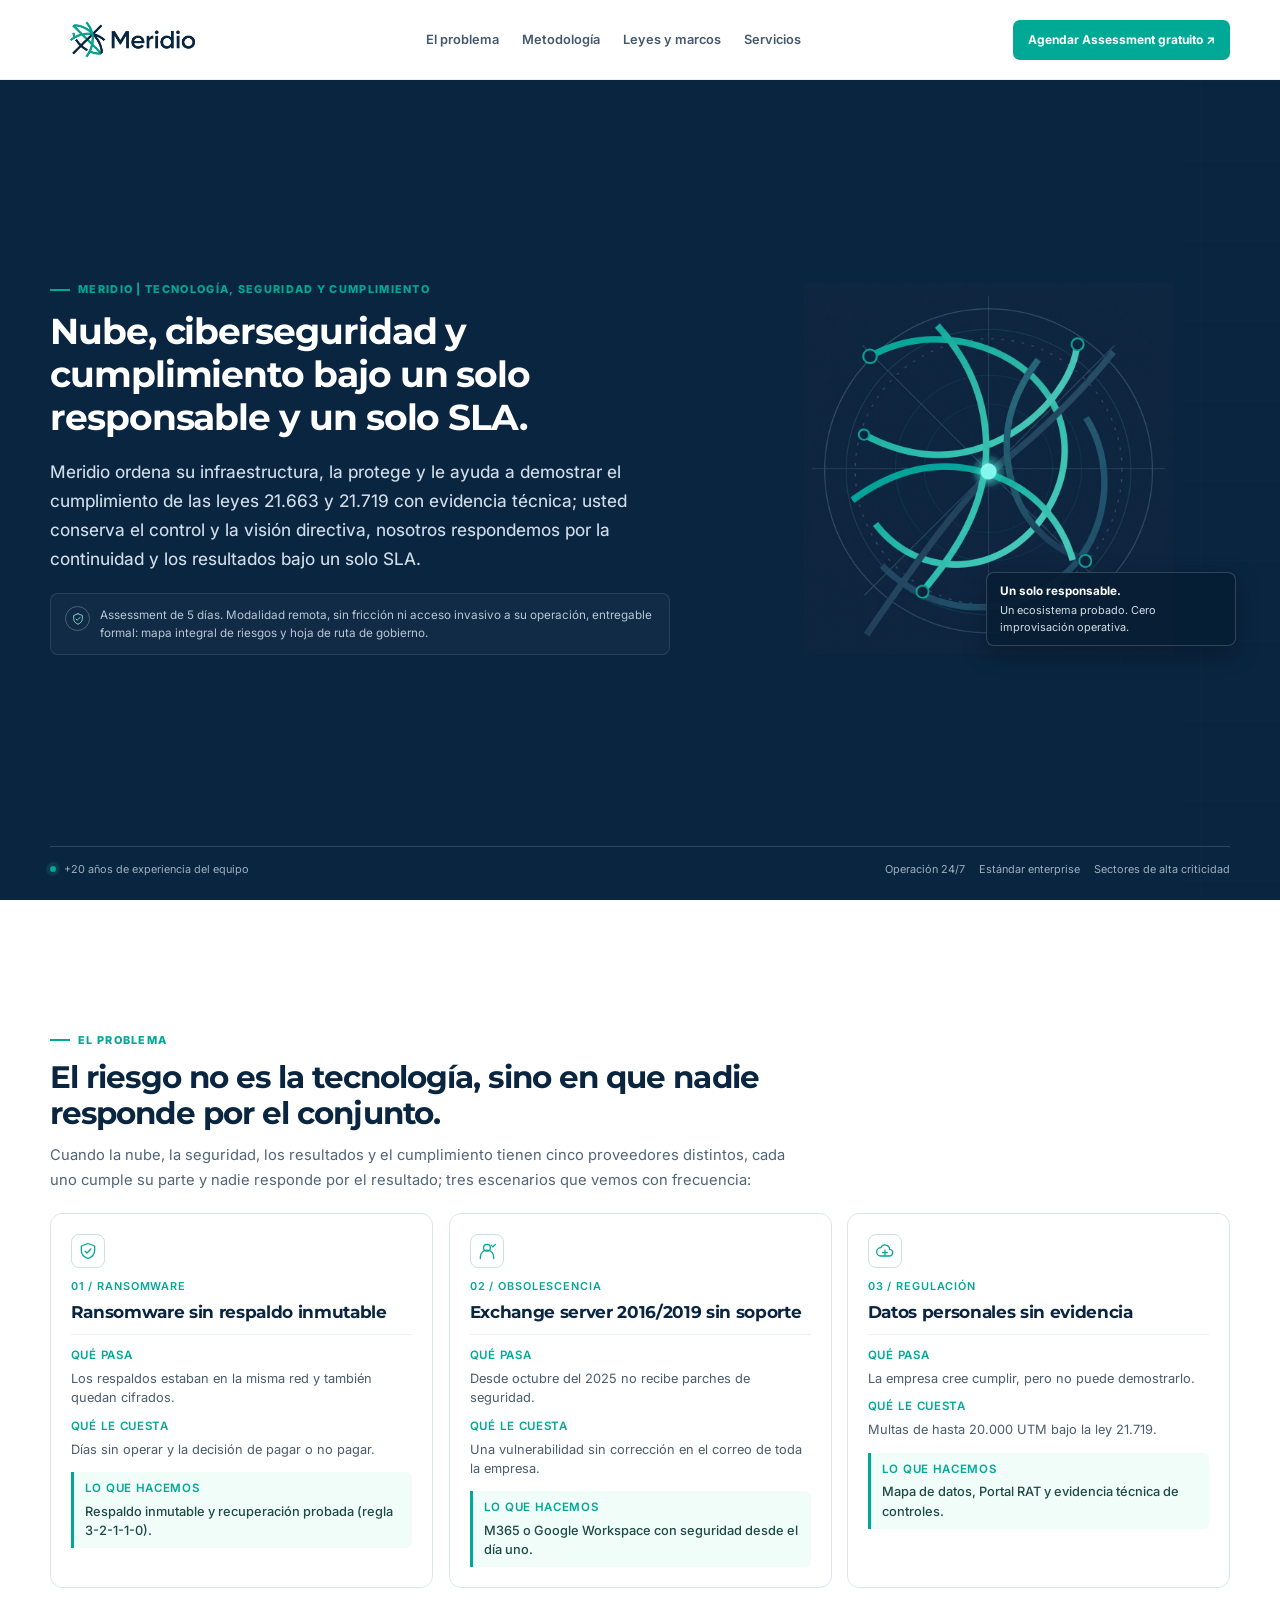
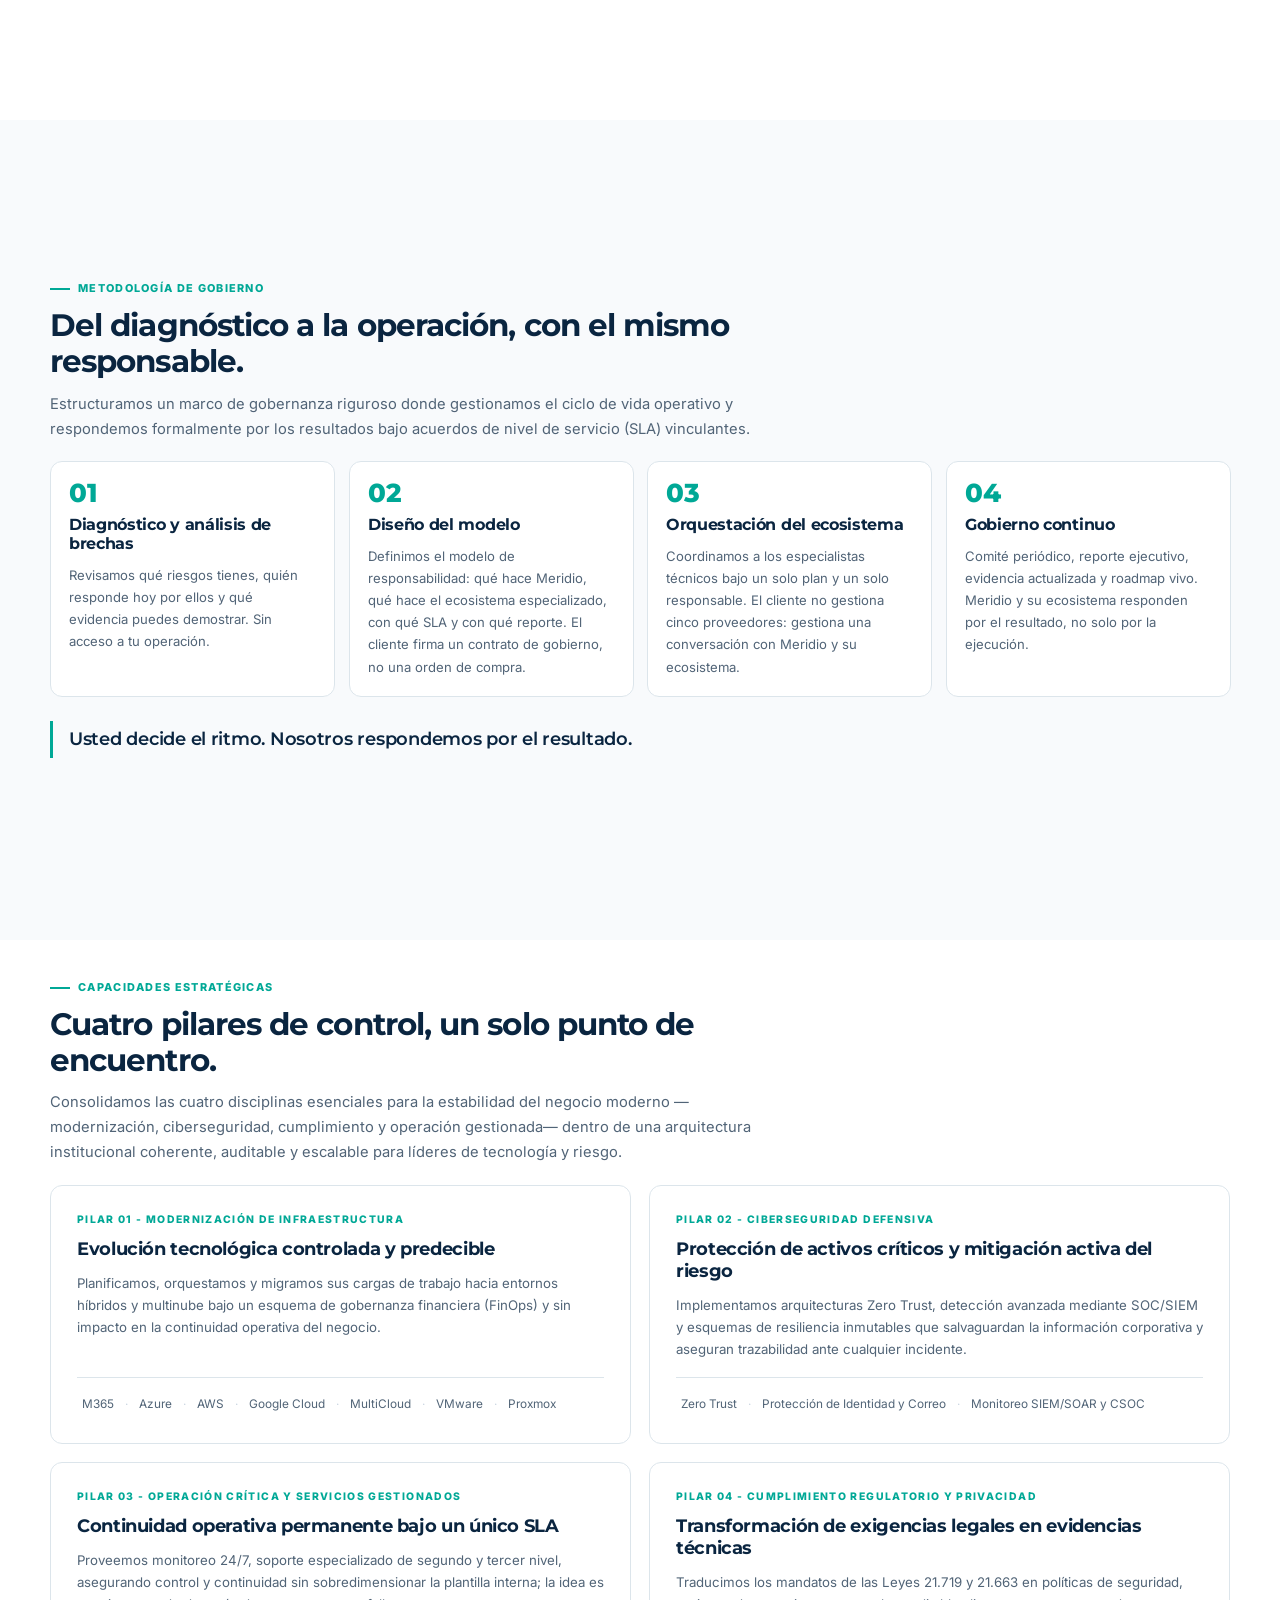
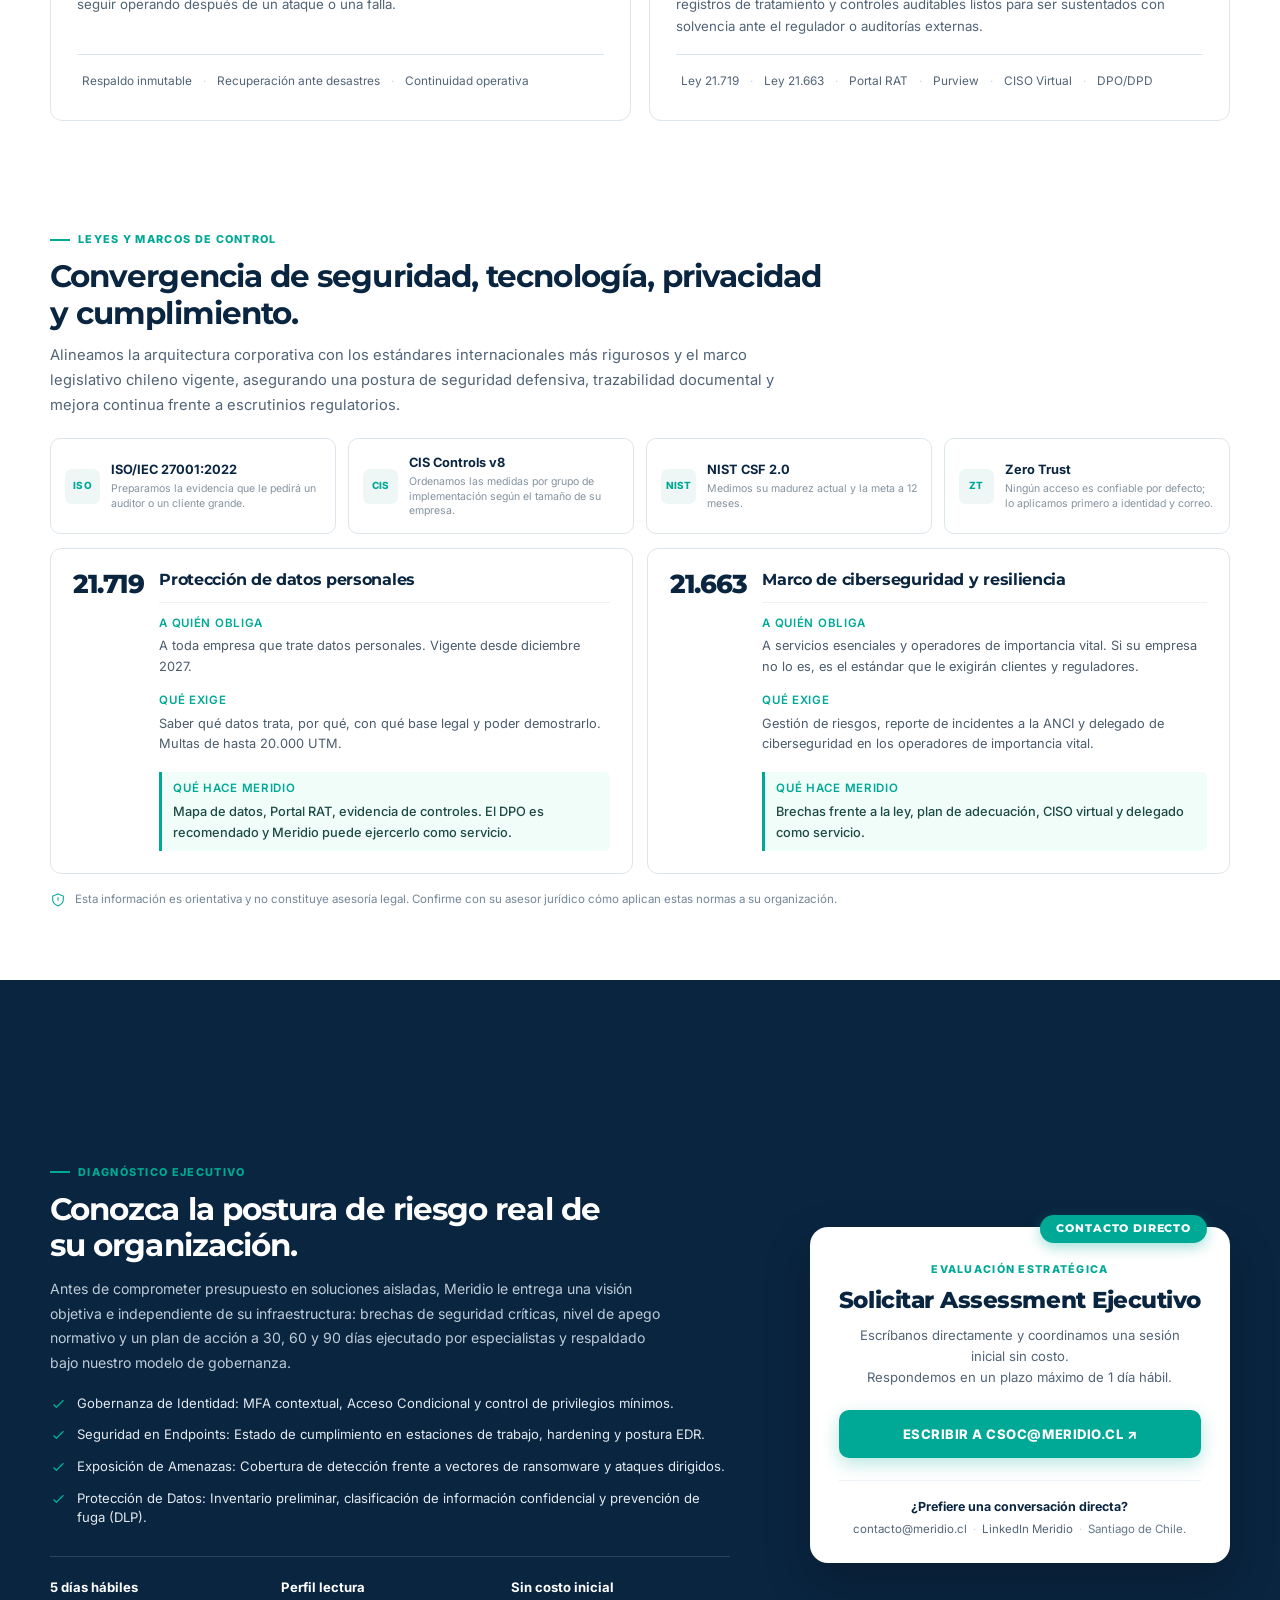
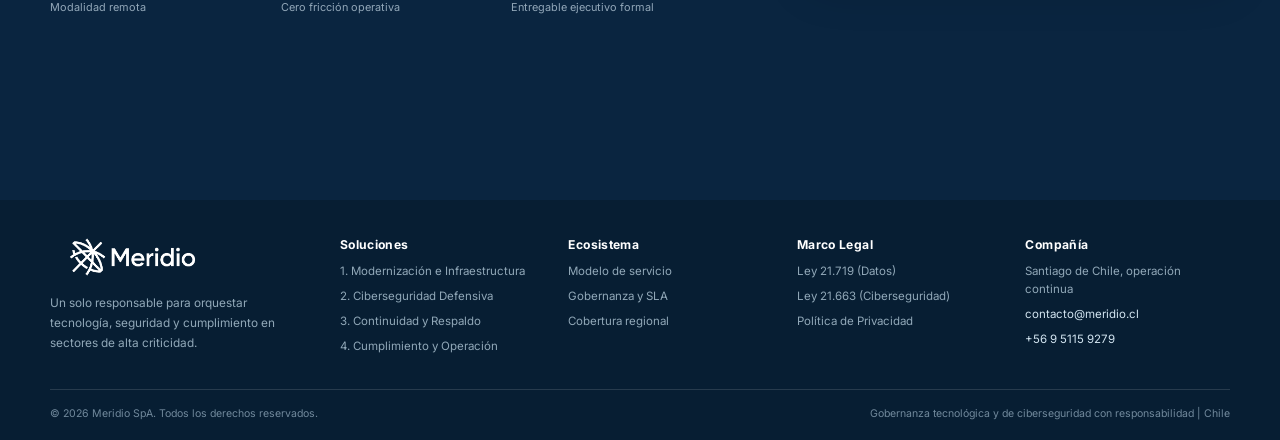
==== commit 91b5bb31: "2da corrección Se eliminó el apartado de "quienes somos" en conjunto con su menú desplegable, se tra" ====
--- a/index.html
+++ b/index.html
@@ -9,7 +9,7 @@
   <meta property="og:description" content="Meridio es el punto de referencia donde la tecnología, la seguridad y el cumplimiento se encuentran.">
   <meta property="og:type" content="website">
   <meta property="og:locale" content="es_CL">
-  <title>Meridio — Gobernanza TI, Ciberseguridad y Compliance Normativo</title>
+  <title>Meridio — Nube, Ciberseguridad y Cumplimiento</title>
 
   <!-- Fuentes -->
   <link rel="preconnect" href="https://fonts.googleapis.com">
@@ -27,24 +27,12 @@
         <span class="brand-text" style="display: none;">Merid<span class="brand-i">i</span>o</span>
       </a>
       <nav class="nav" id="mainNav" aria-label="Navegación principal">
-        <div class="nav-dropdown" id="aboutDropdown">
-          <button class="dropdown-trigger" id="dropdownTrigger" type="button" aria-expanded="false" aria-haspopup="true">
-            Quiénes somos
-            <svg class="dropdown-caret" viewBox="0 0 10 6" width="10" height="6" fill="none" stroke="currentColor" stroke-width="1.8" stroke-linecap="round" stroke-linejoin="round">
-              <path d="m1 1 4 4 4-4"/>
-            </svg>
-          </button>
-          <div class="dropdown-menu" id="dropdownMenu" role="menu">
-            <a href="./acerca-de.html" role="menuitem">Acerca de Meridio</a>
-            <a href="./politica-privacidad.html" role="menuitem">Política de privacidad</a>
-          </div>
-        </div>
         <a href="#problema">El problema</a>
-        <a href="#metodo">Qué hacemos</a>
-        <a href="./soluciones.html">Soluciones</a>
-        <a href="#marcos">Criterios de control</a>
+        <a href="#metodo">Metodología</a>
+        <a href="#marcos">Leyes y marcos</a>
+        <a href="./soluciones.html">Servicios</a>
       </nav>
-      <a class="btn btn-primary header-cta" href="#contacto">Solicitar Assessment ↗</a>
+      <a class="btn btn-primary header-cta" href="#contacto">Agendar Assessment gratuito ↗</a>
       <button class="mobile-menu" id="mobileMenu" type="button" aria-label="Abrir menú" aria-controls="mainNav" aria-expanded="false">
         <svg viewBox="0 0 24 24" width="22" height="22" fill="none" stroke="currentColor" stroke-width="1.8" stroke-linecap="round">
           <path d="M4 7h16M4 12h16M4 17h16"/>
@@ -55,14 +43,13 @@
 
   <main>
     <!-- HERO / INICIO -->
-    <section class="hero target-section" id="inicio">
+    <section class="hero hero-elevated" id="inicio">
       <div class="container">
         <div class="hero-grid">
-          <div>
-            <div class="eyebrow teal">Meridio | Tecnología, seguridad y cumplimiento</div>
-            <h1>Meridio es el punto de referencia donde la tecnología, la seguridad y el cumplimiento se encuentran.</h1>
-            <p class="hero-copy">Orquestamos un ecosistema de especialistas certificados con más de 25 años diseñando y perfeccionando infraestructuras críticas y entornos corporativos, transformamos la fragmentación de proveedores y la presión regulatoria en estabilidad operativa comprobable.</p>
-            <p class="hero-copy">Usted conserva el control y la visión directiva, nosotros respondemos por la continuidad y los resultados bajo un solo SLA.</p>
+          <div class="hero-content">
+            <div class="eyebrow teal">Meridio | Tecnología, Seguridad y cumplimiento</div>
+            <h1 class="hero-headline">Nube, ciberseguridad y cumplimiento bajo un solo responsable y un solo SLA.</h1>
+            <p class="hero-copy">Meridio ordena su infraestructura, la protege y le ayuda a demostrar el cumplimiento de las leyes 21.663 y 21.719 con evidencia técnica; usted conserva el control y la visión directiva, nosotros respondemos por la continuidad y los resultados bajo un solo SLA.</p>
 
             <div class="hero-note">
               <span class="seal" aria-hidden="true">
@@ -71,7 +58,7 @@
                   <path d="m8.5 12 2.2 2.2 4.8-5"/>
                 </svg>
               </span>
-              <span>Assessment ejecutivo de 5 días. Modalidad remota, sin fricción ni acceso invasivo a su operación. Entregable formal: mapa integral de riesgos y hoja de ruta de gobierno.</span>
+              <span>Assessment de 5 días. Modalidad remota, sin fricción ni acceso invasivo a su operación, entregable formal: mapa integral de riesgos y hoja de ruta de gobierno.</span>
             </div>
           </div>
           
@@ -84,7 +71,7 @@
           </div>
         </div>
         <div class="hero-foot">
-          <div class="proof"><span class="proof-mark"></span><span>Un estándar claro de servicio, seguridad y gobernanza corporativa</span></div>
+          <div class="proof"><span class="proof-mark"></span><span>+20 años de experiencia del equipo</span></div>
           <div class="areas"><span>Operación 24/7</span><span>Estándar enterprise</span><span>Sectores de alta criticidad</span></div>
         </div>
       </div>
@@ -94,35 +81,81 @@
     <section class="section section-white target-section" id="problema">
       <div class="container">
         <div class="section-head compact-head">
-          <div class="eyebrow">El contexto directivo</div>
-          <h2>El problema no es la tecnología, es la falta de un responsable único.</h2>
-          <p class="section-intro">La fragmentación entre múltiples proveedores, integradores y herramientas aisladas diluye la rendición de cuentas, generando vacíos operativos críticos frente a los nuevos marcos regulatorios. Meridio asume el gobierno unificado de su infraestructura, ciberseguridad y cumplimiento bajo un interlocutor único y responsable contractual.</p>
-        </div>
-        <blockquote class="pullquote">Un modelo de gobierno por capas que articula tecnología, ciberseguridad y cumplimiento normativo frente a las exigencias reales de su operación.</blockquote>
+          <div class="eyebrow">El problema</div>
+          <h2>El riesgo no es la tecnología, sino en que nadie responde por el conjunto.</h2>
+          <p class="section-intro">Cuando la nube, la seguridad, los resultados y el cumplimiento tienen cinco proveedores distintos, cada uno cumple su parte y nadie responde por el resultado; tres escenarios que vemos con frecuencia:</p>
+        </div>
         <div class="three-grid">
+          <!-- CASO 01 -->
           <article class="card insight interactive-card">
             <div class="line-icon" aria-hidden="true">
               <svg viewBox="0 0 24 24"><path d="M12 3 20 6v5c0 5-3.2 8.2-8 10-4.8-1.8-8-5-8-10V6l8-3Z"/><path d="M8.5 12.2 10.7 14.4 15.5 9.6"/></svg>
             </div>
-            <div class="num">01 / REGULACIÓN</div>
-            <h3>La ley existe, la evidencia técnica, no.</h3>
-            <p>Leyes 21.719 y 21.663 exigen evidencia activa, el riesgo no es solo la sanción: es la exposición reputacional ante incidentes no trazados.</p>
-          </article>
+            <div class="num">01 / RANSOMWARE</div>
+            <h3>Ransomware sin respaldo inmutable</h3>
+            
+            <div class="case-flow">
+              <div class="flow-block">
+                <span class="flow-tag">QUÉ PASA</span>
+                <p class="flow-bajada">Los respaldos estaban en la misma red y también quedan cifrados.</p>
+              </div>
+              <div class="flow-block">
+                <span class="flow-tag">QUÉ LE CUESTA</span>
+                <p class="flow-bajada">Días sin operar y la decisión de pagar o no pagar.</p>
+              </div>
+              <div class="flow-block solution">
+                <span class="flow-tag">LO QUE HACEMOS</span>
+                <p class="flow-bajada">Respaldo inmutable y recuperación probada (regla 3-2-1-1-0).</p>
+              </div>
+            </div>
+          </article>
+
+          <!-- CASO 02 -->
           <article class="card insight interactive-card">
             <div class="line-icon" aria-hidden="true">
               <svg viewBox="0 0 24 24"><circle cx="12" cy="8" r="4"/><path d="M4 21v-2a8 8 0 0 1 16 0v2"/><path d="m17 5 2 2 3-3"/></svg>
             </div>
-            <div class="num">02 / RIESGO</div>
-            <h3>El vector de ataque inicia en la identidad</h3>
-            <p>Phishing, ransomware y filtraciones vulneran el correo y accesos principales, se requiere control unificado y visibilidad continua.</p>
-          </article>
+            <div class="num">02 / OBSOLESCENCIA</div>
+            <h3>Exchange server 2016/2019 sin soporte</h3>
+            
+            <div class="case-flow">
+              <div class="flow-block">
+                <span class="flow-tag">QUÉ PASA</span>
+                <p class="flow-bajada">Desde octubre del 2025 no recibe parches de seguridad.</p>
+              </div>
+              <div class="flow-block">
+                <span class="flow-tag">QUÉ LE CUESTA</span>
+                <p class="flow-bajada">Una vulnerabilidad sin corrección en el correo de toda la empresa.</p>
+              </div>
+              <div class="flow-block solution">
+                <span class="flow-tag">LO QUE HACEMOS</span>
+                <p class="flow-bajada">M365 o Google Workspace con seguridad desde el día uno.</p>
+              </div>
+            </div>
+          </article>
+
+          <!-- CASO 03 -->
           <article class="card insight interactive-card">
             <div class="line-icon" aria-hidden="true">
               <svg viewBox="0 0 24 24"><path d="M7 18h10a4 4 0 0 0 .5-8A5.5 5.5 0 0 0 7 8a4 4 0 0 0 0 10Z"/><path d="M9 14h6M12 11v6"/></svg>
             </div>
-            <div class="num">03 / COMPLEJIDAD</div>
-            <h3>Todo opera en la nube y en ningún lugar unificado.</h3>
-            <p>Herramientas y accesos dispersos sin control único. Una productividad real necesita identidades y políticas centralizadas.</p>
+            <div class="num">03 / REGULACIÓN</div>
+            <h3>Datos personales sin evidencia</h3>
+            
+            <div class="case-flow">
+              <div class="flow-block">
+                <span class="flow-tag">QUÉ PASA</span>
+                <p class="flow-bajada">La empresa cree cumplir, pero no puede demostrarlo.</p>
+              </div>
+              <div class="flow-block">
+                <span class="flow-tag">QUÉ LE CUESTA</span>
+                <p class="flow-bajada">Multas de hasta 20.000 UTM bajo la ley 21.719.</p>
+              </div>
+              <div class="flow-block solution">
+                <span class="flow-tag">LO QUE HACEMOS</span>
+                <p class="flow-bajada">Mapa de datos, Portal RAT y evidencia técnica de controles.</p>
+              </div>
+            </div>
           </article>
         </div>
       </div>
@@ -133,14 +166,14 @@
       <div class="container">
         <div class="section-head">
           <div class="eyebrow">Metodología de Gobierno</div>
-          <h2>Un modelo de gobierno continuo, no un proyecto transaccional.</h2>
-          <p class="section-intro">Meridio actúa como el punto de convergencia entre las metas estratégicas de su organización y la ejecución de especialistas técnicos de primer nivel. Estructuramos un marco de gobernanza riguroso donde gestionamos el ciclo de vida operativo y respondemos formalmente por los resultados bajo acuerdos de nivel de servicio (SLA) vinculantes.</p>
+          <h2>Del diagnóstico a la operación, con el mismo responsable.</h2>
+          <p class="section-intro">Estructuramos un marco de gobernanza riguroso donde gestionamos el ciclo de vida operativo y respondemos formalmente por los resultados bajo acuerdos de nivel de servicio (SLA) vinculantes.</p>
         </div>
         <div class="steps">
           <article class="card step interactive-card">
             <div class="step-no">01</div>
             <h3>Diagnóstico y análisis de brechas</h3>
-            <p>Revisamos qué riesgos tienes, quién responde hoy por ellos y qué evidencia puedes demostrar. Sin acceso a tu operación. Entregable: mapa de riesgos y hoja de ruta priorizada.</p>
+            <p>Revisamos qué riesgos tienes, quién responde hoy por ellos y qué evidencia puedes demostrar. Sin acceso a tu operación.</p>
           </article>
           <article class="card step interactive-card">
             <div class="step-no">02</div>
@@ -158,6 +191,7 @@
             <p>Comité periódico, reporte ejecutivo, evidencia actualizada y roadmap vivo. Meridio y su ecosistema responden por el resultado, no solo por la ejecución.</p>
           </article>
         </div>
+        <blockquote class="pullquote" style="margin-top: 24px;">Usted decide el ritmo. Nosotros respondemos por el resultado.</blockquote>
       </div>
     </section>
 
@@ -172,119 +206,139 @@
         <div class="pillars-grid">
           <!-- Pilar 1: Modernización -->
           <article class="card pillar interactive-card">
-            <div class="kicker">MODERNIZACIÓN DE INFRAESTRUCTURA</div>
+            <div class="kicker">PILAR 01 - MODERNIZACIÓN DE INFRAESTRUCTURA</div>
             <h3>Evolución tecnológica controlada y predecible</h3>
             <p>Planificamos, orquestamos y migramos sus cargas de trabajo hacia entornos híbridos y multinube bajo un esquema de gobernanza financiera (FinOps) y sin impacto en la continuidad operativa del negocio.</p>
             <div class="services-list">
-              <a href="./soluciones.html#infraestructura-cloud" class="service-link">Microsoft</a>
-              <span class="sep">·</span>
-              <a href="./soluciones.html#infraestructura-cloud" class="service-link">Data Center</a>
-              <span class="sep">·</span>
-              <a href="./soluciones.html#infraestructura-cloud" class="service-link">Cloud</a>
-              <span class="sep">·</span>
-              <a href="./soluciones.html#infraestructura-cloud" class="service-link">M365</a>
-              <span class="sep">·</span>
-              <a href="./soluciones.html#infraestructura-cloud" class="service-link">Azure</a>
-              <span class="sep">·</span>
-              <a href="./soluciones.html#infraestructura-cloud" class="service-link">AWS</a>
-              <span class="sep">·</span>
-              <a href="./soluciones.html#infraestructura-cloud" class="service-link">Google Cloud</a>
-              <span class="sep">·</span>
-              <a href="./soluciones.html#infraestructura-cloud" class="service-link">MultiCloud</a>
-              <span class="sep">·</span>
-              <a href="./soluciones.html#infraestructura-cloud" class="service-link">VMware</a>
-              <span class="sep">·</span>
-              <a href="./soluciones.html#infraestructura-cloud" class="service-link">Proxmox</a>
+              <a href="./soluciones.html" class="service-link">M365</a>
+              <span class="sep">·</span>
+              <a href="./soluciones.html" class="service-link">Azure</a>
+              <span class="sep">·</span>
+              <a href="./soluciones.html" class="service-link">AWS</a>
+              <span class="sep">·</span>
+              <a href="./soluciones.html" class="service-link">Google Cloud</a>
+              <span class="sep">·</span>
+              <a href="./soluciones.html" class="service-link">MultiCloud</a>
+              <span class="sep">·</span>
+              <a href="./soluciones.html" class="service-link">VMware</a>
+              <span class="sep">·</span>
+              <a href="./soluciones.html" class="service-link">Proxmox</a>
             </div>
           </article>
 
           <!-- Pilar 2: Ciberseguridad -->
           <article class="card pillar interactive-card">
-            <div class="kicker">CIBERSEGURIDAD DEFENSIVA</div>
+            <div class="kicker">PILAR 02 - CIBERSEGURIDAD DEFENSIVA</div>
             <h3>Protección de activos críticos y mitigación activa del riesgo</h3>
             <p>Implementamos arquitecturas Zero Trust, detección avanzada mediante SOC/SIEM y esquemas de resiliencia inmutables que salvaguardan la información corporativa y aseguran trazabilidad ante cualquier incidente.</p>
             <div class="services-list">
-              <a href="./soluciones.html#ciberseguridad-zero-trust" class="service-link">Zero Trust</a>
-              <span class="sep">·</span>
-              <a href="./soluciones.html#continuidad-respaldo" class="service-link">Backup &amp; Recovery</a>
-              <span class="sep">·</span>
-              <a href="./soluciones.html#continuidad-respaldo" class="service-link">Disaster Recovery</a>
-              <span class="sep">·</span>
-              <a href="./soluciones.html#continuidad-respaldo" class="service-link">Continuidad operativa</a>
-              <span class="sep">·</span>
-              <a href="./soluciones.html#ciberseguridad-zero-trust" class="service-link">Monitoreo SIEM/SOAR y SOC</a>
-            </div>
-          </article>
-
-          <!-- Pilar 3: Cumplimiento -->
+              <a href="./soluciones.html" class="service-link">Zero Trust</a>
+              <span class="sep">·</span>
+              <a href="./soluciones.html" class="service-link">Protección de Identidad y Correo</a>
+              <span class="sep">·</span>
+              <a href="./soluciones.html" class="service-link">Monitoreo SIEM/SOAR y CSOC</a>
+            </div>
+          </article>
+
+          <!-- Pilar 3: Operación -->
           <article class="card pillar interactive-card">
-            <div class="kicker">CUMPLIMIENTO REGULATORIO Y PRIVACIDAD</div>
+            <div class="kicker">PILAR 03 - OPERACIÓN CRÍTICA Y SERVICIOS GESTIONADOS</div>
+            <h3>Continuidad operativa permanente bajo un único SLA</h3>
+            <p>Proveemos monitoreo 24/7, soporte especializado de segundo y tercer nivel, asegurando control y continuidad sin sobredimensionar la plantilla interna; la idea es seguir operando después de un ataque o una falla.</p>
+            <div class="services-list">
+              <a href="./soluciones.html" class="service-link">Respaldo inmutable</a>
+              <span class="sep">·</span>
+              <a href="./soluciones.html" class="service-link">Recuperación ante desastres</a>
+              <span class="sep">·</span>
+              <a href="./soluciones.html" class="service-link">Continuidad operativa</a>
+            </div>
+          </article>
+
+          <!-- Pilar 4: Cumplimiento -->
+          <article class="card pillar interactive-card">
+            <div class="kicker">PILAR 04 - CUMPLIMIENTO REGULATORIO Y PRIVACIDAD</div>
             <h3>Transformación de exigencias legales en evidencias técnicas</h3>
             <p>Traducimos los mandatos de las Leyes 21.719 y 21.663 en políticas de seguridad, registros de tratamiento y controles auditables listos para ser sustentados con solvencia ante el regulador o auditorías externas.</p>
             <div class="services-list">
-              <a href="./soluciones.html#compliance" class="service-link">Ley 21.719</a>
-              <span class="sep">·</span>
-              <a href="./soluciones.html#compliance" class="service-link">Ley 21.663</a>
-              <span class="sep">·</span>
-              <a href="./soluciones.html#compliance" class="service-link">Portal RAT</a>
-              <span class="sep">·</span>
-              <a href="./soluciones.html#compliance" class="service-link">Purview</a>
-            </div>
-          </article>
-
-          <!-- Pilar 4: Operación -->
-          <article class="card pillar interactive-card">
-            <div class="kicker">OPERACIÓN CRÍTICA Y SERVICIOS GESTIONADOS</div>
-            <h3>Continuidad operativa permanente bajo un único SLA</h3>
-            <p>Proveemos monitoreo 24/7, soporte especializado de segundo y tercer nivel, junto a la figura directiva de CISO o DPO as a Service, asegurando control riguroso sin sobredimensionar la plantilla interna.</p>
-            <div class="services-list">
-              <a href="./soluciones.html" class="service-link">Managed Services</a>
+              <a href="./soluciones.html" class="service-link">Ley 21.719</a>
+              <span class="sep">·</span>
+              <a href="./soluciones.html" class="service-link">Ley 21.663</a>
+              <span class="sep">·</span>
+              <a href="./soluciones.html" class="service-link">Portal RAT</a>
+              <span class="sep">·</span>
+              <a href="./soluciones.html" class="service-link">Purview</a>
               <span class="sep">·</span>
               <a href="./soluciones.html" class="service-link">CISO Virtual</a>
               <span class="sep">·</span>
               <a href="./soluciones.html" class="service-link">DPO/DPD</a>
-              <span class="sep">·</span>
-              <a href="./soluciones.html" class="service-link">Soporte especializado</a>
-            </div>
-          </article>
-        </div>
-      </div>
-    </section>
-
-    <!-- CRITERIOS DE CONTROL -->
+            </div>
+          </article>
+        </div>
+      </div>
+    </section>
+
+    <!-- LEYES Y MARCOS DE CONTROL -->
     <section class="section section-white target-section" id="marcos">
       <div class="container">
         <div class="section-head">
-          <div class="eyebrow">Criterios de control y normativas</div>
+          <div class="eyebrow">LEYES Y MARCOS DE CONTROL</div>
           <h2>Convergencia de seguridad, tecnología, privacidad y cumplimiento.</h2>
           <p class="section-intro">Alineamos la arquitectura corporativa con los estándares internacionales más rigurosos y el marco legislativo chileno vigente, asegurando una postura de seguridad defensiva, trazabilidad documental y mejora continua frente a escrutinios regulatorios.</p>
         </div>
         <div class="frameworks">
-          <div class="framework interactive-card"><span class="f-mark">ISO</span><div><strong>ISO 27001</strong><span>Sistemas de gestión de seguridad de la información</span></div></div>
-          <div class="framework interactive-card"><span class="f-mark">CIS</span><div><strong>CIS Controls</strong><span>Controles técnicos priorizados y mitigación de brechas</span></div></div>
-          <div class="framework interactive-card"><span class="f-mark">NIST</span><div><strong>NIST CSF</strong><span>Marco de gestión de riesgos y respuesta a incidentes</span></div></div>
-          <div class="framework interactive-card"><span class="f-mark">ZT</span><div><strong>Zero Trust</strong><span>Arquitectura de acceso condicional y verificación explícita</span></div></div>
+          <div class="framework interactive-card"><span class="f-mark">ISO</span><div><strong>ISO/IEC 27001:2022</strong><span>Preparamos la evidencia que le pedirá un auditor o un cliente grande.</span></div></div>
+          <div class="framework interactive-card"><span class="f-mark">CIS</span><div><strong>CIS Controls v8</strong><span>Ordenamos las medidas por grupo de implementación según el tamaño de su empresa.</span></div></div>
+          <div class="framework interactive-card"><span class="f-mark">NIST</span><div><strong>NIST CSF 2.0</strong><span>Medimos su madurez actual y la meta a 12 meses.</span></div></div>
+          <div class="framework interactive-card"><span class="f-mark">ZT</span><div><strong>Zero Trust</strong><span>Ningún acceso es confiable por defecto; lo aplicamos primero a identidad y correo.</span></div></div>
         </div>
         <div class="law-grid">
+          <!-- LEY 21.719 -->
           <article class="law-card interactive-card">
             <div class="law-no">21.719</div>
             <div>
               <h3>Protección de datos personales</h3>
-              <p>Marco normativo que impone el principio de responsabilidad proactiva, privacidad desde el diseño, registro obligatorio de actividades de tratamiento (RAT) y sanciones financieras significativas por infracciones de seguridad.</p>
-            </div>
-          </article>
+              <div class="law-flow">
+                <div class="flow-block">
+                  <span class="flow-tag">A QUIÉN OBLIGA</span>
+                  <p class="flow-bajada">A toda empresa que trate datos personales. Vigente desde diciembre 2027.</p>
+                </div>
+                <div class="flow-block">
+                  <span class="flow-tag">QUÉ EXIGE</span>
+                  <p class="flow-bajada">Saber qué datos trata, por qué, con qué base legal y poder demostrarlo. Multas de hasta 20.000 UTM.</p>
+                </div>
+                <div class="flow-block solution">
+                  <span class="flow-tag">QUÉ HACE MERIDIO</span>
+                  <p class="flow-bajada">Mapa de datos, Portal RAT, evidencia de controles. El DPO es recomendado y Meridio puede ejercerlo como servicio.</p>
+                </div>
+              </div>
+            </div>
+          </article>
+
+          <!-- LEY 21.663 -->
           <article class="law-card interactive-card">
             <div class="law-no">21.663</div>
             <div>
               <h3>Marco de ciberseguridad y resiliencia</h3>
-              <p>Establece la Agencia Nacional de Ciberseguridad (ANCI) y define obligaciones mandatorias de notificación de incidentes en plazos estrictos de 3 horas para operadores de importancia vital e instituciones esenciales.</p>
-              <p class="law-extra">Normativa de cumplimiento mandatorio según sector y criticidad del servicio.</p>
+              <div class="law-flow">
+                <div class="flow-block">
+                  <span class="flow-tag">A QUIÉN OBLIGA</span>
+                  <p class="flow-bajada">A servicios esenciales y operadores de importancia vital. Si su empresa no lo es, es el estándar que le exigirán clientes y reguladores.</p>
+                </div>
+                <div class="flow-block">
+                  <span class="flow-tag">QUÉ EXIGE</span>
+                  <p class="flow-bajada">Gestión de riesgos, reporte de incidentes a la ANCI y delegado de ciberseguridad en los operadores de importancia vital.</p>
+                </div>
+                <div class="flow-block solution">
+                  <span class="flow-tag">QUÉ HACE MERIDIO</span>
+                  <p class="flow-bajada">Brechas frente a la ley, plan de adecuación, CISO virtual y delegado como servicio.</p>
+                </div>
+              </div>
             </div>
           </article>
         </div>
         <div class="legal-note">
           <svg viewBox="0 0 24 24"><path d="M12 3 4 6v5c0 5 3 8 8 10 5-2 8-5 8-10V6l-8-3Z"/><path d="M12 8v5M12 16h.01"/></svg>
-          <span>El alcance y aplicabilidad regulatoria varían según la industria, el volumen de operaciones y la naturaleza jurídica de cada entidad. El assessment ejecutivo ofrece un diagnóstico técnico orientativo que complementa la asesoría legal corporativa.</span>
+          <span>Esta información es orientativa y no constituye asesoría legal. Confirme con su asesor jurídico cómo aplican estas normas a su organización.</span>
         </div>
       </div>
     </section>
@@ -360,19 +414,19 @@
             <img class="brand-logo footer-logo" src="./assets/logo.png" alt="Meridio" onerror="this.style.display='none'; this.nextElementSibling.style.display='inline-block';">
             <span class="brand-text" style="display: none; color: #fff;">Merid<span class="brand-i">i</span>o</span>
           </a>
-          <p>Un solo responsable para orquestar tecnología, seguridad y cumplimiento en sectores de alta criticidad[cite: 12].</p>
+          <p>Un solo responsable para orquestar tecnología, seguridad y cumplimiento en sectores de alta criticidad.</p>
         </div>
         <div class="footer-col">
           <h4>Soluciones</h4>
-          <a href="./soluciones.html#ciberseguridad-zero-trust">Ciberseguridad y Zero Trust</a>
-          <a href="./soluciones.html#infraestructura-cloud">Infraestructura Cloud</a>
-          <a href="./soluciones.html#continuidad-respaldo">Continuidad y Respaldo</a>
-          <a href="./soluciones.html#compliance">Compliance Normativo</a>
+          <a href="./soluciones.html">1. Modernización e Infraestructura</a>
+          <a href="./soluciones.html">2. Ciberseguridad Defensiva</a>
+          <a href="./soluciones.html">3. Continuidad y Respaldo</a>
+          <a href="./soluciones.html">4. Cumplimiento y Operación</a>
         </div>
         <div class="footer-col">
           <h4>Ecosistema</h4>
-          <a href="./soluciones.html">Modelo de servicio</a>
-          <a href="./soluciones.html">Gobernanza y SLA</a>
+          <a href="./index.html#metodo">Modelo de servicio</a>
+          <a href="./index.html#metodo">Gobernanza y SLA</a>
           <a href="#contacto">Cobertura regional</a>
         </div>
         <div class="footer-col">
@@ -385,12 +439,12 @@
           <h4>Compañía</h4>
           <span class="footer-info">Santiago de Chile, operación continua</span>
           <a href="mailto:contacto@meridio.cl" class="footer-contact-link">contacto@meridio.cl</a>
-          <a href="tel:+569 5115 9279" class="footer-contact-link">+56 9 5115 9279</a>
+          <a href="tel:+56951159279" class="footer-contact-link">+56 9 5115 9279</a>
         </div>
       </div>
       <div class="footer-bottom">
-        <span>© <span id="year"></span> Meridio SpA. Todos los derechos reservados[cite: 12].</span>
-        <span>Gobernanza tecnológica y de ciberseguridad con responsabilidad | Chile[cite: 12]</span>
+        <span>© <span id="year"></span> Meridio SpA. Todos los derechos reservados.</span>
+        <span>Gobernanza tecnológica y de ciberseguridad con responsabilidad | Chile</span>
       </div>
     </div>
   </footer>
--- a/styles.css
+++ b/styles.css
@@ -1,4 +1,9 @@
-/* ROOT & BASE */
+/* ========================================================
+   MERIDIO — HOJA DE ESTILOS MAESTRA UNIFICADA
+   Compatible con: index.html, soluciones.html, politica-privacidad.html
+   ======================================================== */
+
+/* ROOT & VARIABLES GLOBALES */
 :root {
   --navy: #0A2540;
   --teal: #00A896;
@@ -46,7 +51,9 @@
   margin-inline: auto;
 }
 
-/* Tipografías calibradas */
+/* ========================================================
+   TIPOGRAFÍAS Y ELEMENTOS BASE
+   ======================================================== */
 h1, h2, h3, h4 {
   font-family: 'Montserrat', 'Inter', sans-serif;
   line-height: 1.18;
@@ -101,39 +108,9 @@
   color: var(--teal);
 }
 
-/* Encuadre de secciones ancladas */
-.section {
-  padding: 56px 0;
-}
-
-.target-section {
-  min-height: calc(100vh - var(--header-h));
-  display: flex;
-  flex-direction: column;
-  justify-content: center;
-}
-
-.section-head {
-  max-width: 790px;
-  margin-bottom: 28px;
-}
-
-.compact-head {
-  margin-bottom: 20px;
-}
-
-.section-head .eyebrow {
-  margin-bottom: 10px;
-}
-
-.section-intro {
-  font-size: .92rem;
-  line-height: 1.7;
-  margin-top: 12px;
-  max-width: 740px;
-}
-
-/* Botones */
+/* ========================================================
+   BOTONES
+   ======================================================== */
 .btn {
   display: inline-flex;
   align-items: center;
@@ -175,7 +152,9 @@
   background: rgba(255, 255, 255, .06);
 }
 
-/* HEADER & LOGO */
+/* ========================================================
+   HEADER & NAVEGACIÓN
+   ======================================================== */
 .header {
   height: var(--header-h);
   position: sticky;
@@ -224,8 +203,8 @@
   display: flex;
   align-items: center;
   justify-content: center;
-  gap: clamp(12px, 1.6vw, 22px);
-  font-size: .78rem;
+  gap: clamp(14px, 1.8vw, 24px);
+  font-size: .8rem;
   font-weight: 600;
   color: #43596d;
 }
@@ -237,84 +216,6 @@
 
 .nav a:hover {
   color: var(--teal);
-}
-
-/* MENÚ DESPLEGABLE QUIÉNES SOMOS */
-.nav-dropdown {
-  position: relative;
-  display: inline-flex;
-  align-items: center;
-  height: 100%;
-}
-
-.dropdown-trigger {
-  background: transparent;
-  border: none;
-  padding: 8px 0;
-  color: #43596d;
-  font-size: .78rem;
-  font-weight: 600;
-  cursor: pointer;
-  display: inline-flex;
-  align-items: center;
-  gap: 6px;
-  transition: color .2s ease;
-}
-
-.dropdown-trigger:hover,
-.nav-dropdown.open .dropdown-trigger {
-  color: var(--teal);
-}
-
-.dropdown-caret {
-  transition: transform .2s ease;
-}
-
-.nav-dropdown.open .dropdown-caret {
-  transform: rotate(180deg);
-}
-
-.dropdown-menu {
-  display: none;
-  position: absolute;
-  top: 100%;
-  left: 0;
-  min-width: 220px;
-  background: #fff;
-  border: 1px solid var(--line);
-  border-radius: 8px;
-  padding: 8px 0;
-  box-shadow: 0 12px 28px rgba(10, 37, 64, .12);
-  z-index: 100;
-}
-
-.dropdown-menu::before {
-  content: "";
-  position: absolute;
-  top: -12px;
-  left: 0;
-  right: 0;
-  height: 12px;
-}
-
-.dropdown-menu a {
-  display: block;
-  padding: 10px 18px;
-  font-size: .78rem;
-  font-weight: 500;
-  color: #43596d;
-  white-space: nowrap;
-  transition: background .15s ease, color .15s ease;
-}
-
-.dropdown-menu a:hover {
-  background: var(--mist);
-  color: var(--teal);
-}
-
-.nav-dropdown.open .dropdown-menu {
-  display: flex;
-  flex-direction: column;
 }
 
 .header-cta {
@@ -337,13 +238,115 @@
   cursor: pointer;
 }
 
-/* HERO */
+/* Nav Dropdown */
+.nav-dropdown {
+  position: relative;
+  display: inline-block;
+}
+
+.dropdown-trigger {
+  background: none;
+  border: none;
+  color: #43596d;
+  font-size: .8rem;
+  font-weight: 600;
+  display: inline-flex;
+  align-items: center;
+  gap: 5px;
+  padding: 6px 0;
+  cursor: pointer;
+  transition: color .2s;
+}
+
+.dropdown-trigger:hover {
+  color: var(--teal);
+}
+
+.dropdown-caret {
+  transition: transform .2s ease;
+}
+
+.nav-dropdown:hover .dropdown-caret,
+.nav-dropdown.active .dropdown-caret {
+  transform: rotate(180deg);
+}
+
+.dropdown-menu {
+  display: none;
+  position: absolute;
+  top: 100%;
+  left: 0;
+  min-width: 190px;
+  background: #fff;
+  border: 1px solid var(--line);
+  border-radius: 8px;
+  box-shadow: 0 10px 24px rgba(10, 37, 64, 0.08);
+  padding: 8px 0;
+  z-index: 100;
+}
+
+.nav-dropdown:hover .dropdown-menu,
+.nav-dropdown.active .dropdown-menu {
+  display: block;
+}
+
+.dropdown-menu a {
+  display: block;
+  padding: 8px 16px;
+  font-size: .78rem;
+  color: #516477;
+  transition: background .2s, color .2s;
+}
+
+.dropdown-menu a:hover {
+  background: #f0fdf9;
+  color: var(--teal);
+}
+
+/* ========================================================
+   ENCUADRE DE SECCIONES (SLIDES PRECISOS)
+   ======================================================== */
+.section {
+  padding: clamp(24px, 4vh, 48px) 0;
+}
+
+.target-section {
+  min-height: calc(100vh - var(--header-h));
+  box-sizing: border-box;
+  display: flex;
+  flex-direction: column;
+  justify-content: center;
+}
+
+.section-head {
+  max-width: 790px;
+  margin-bottom: clamp(14px, 2.2vh, 22px);
+}
+
+.compact-head {
+  margin-bottom: 20px;
+}
+
+.section-head .eyebrow {
+  margin-bottom: 10px;
+}
+
+.section-intro {
+  font-size: .92rem;
+  line-height: 1.7;
+  margin-top: 12px;
+  max-width: 740px;
+}
+
+/* ========================================================
+   HERO / FRANJA AZUL (100% PANTALLA ÚTIL Y CENTRADO)
+   ======================================================== */
 .hero {
   background: var(--navy);
   color: #fff;
-  padding: 42px 0 20px;
   position: relative;
   overflow: hidden;
+  box-sizing: border-box;
 }
 
 .hero:before {
@@ -352,43 +355,66 @@
   inset: 0;
   pointer-events: none;
   opacity: .12;
-  background-image: linear-gradient(rgba(255, 255, 255, .08) 1px, transparent 1px), linear-gradient(90deg, rgba(255, 255, 255, .08) 1px, transparent 1px);
+  background-image: linear-gradient(rgba(255, 255, 255, .08) 1px, transparent 1px), 
+                    linear-gradient(90deg, rgba(255, 255, 255, .08) 1px, transparent 1px);
   background-size: 80px 80px;
   mask-image: linear-gradient(90deg, transparent, black);
+}
+
+.hero.hero-elevated {
+  min-height: calc(100vh - var(--header-h));
+  padding: clamp(20px, 3vh, 36px) 0 clamp(16px, 2.5vh, 24px);
+  display: flex;
+  flex-direction: column;
+  justify-content: center;
+}
+
+.hero.hero-elevated .container {
+  display: flex;
+  flex-direction: column;
+  justify-content: space-between;
+  flex: 1;
+  min-height: 100%;
 }
 
 .hero-grid {
   position: relative;
   display: grid;
-  grid-template-columns: minmax(0, 1.1fr) minmax(280px, .9fr);
-  gap: 28px;
-  align-items: center;
-}
-
-.hero .eyebrow {
-  margin-bottom: 14px;
-}
-
-.hero h1 {
-  color: #fff;
+  grid-template-columns: minmax(0, 1.15fr) minmax(300px, 0.85fr);
+  gap: clamp(24px, 3.5vw, 48px);
+  align-items: center;
+  margin: auto 0;
+}
+
+.hero-content {
+  display: flex;
+  flex-direction: column;
+  justify-content: center;
+}
+
+.hero-headline {
+  margin-top: 12px;
+  margin-bottom: 18px;
+  line-height: 1.2;
 }
 
 .hero-copy {
-  font-size: .92rem;
-  line-height: 1.7;
-  color: #c4d0da;
-  max-width: 640px;
-  margin-top: 14px;
+  font-size: clamp(1.05rem, 1.35vw, 1.18rem);
+  line-height: 1.68;
+  color: #d1dde8;
+  max-width: 660px;
+  margin-top: 0;
+  margin-bottom: 20px;
+  font-weight: 450;
 }
 
 .hero-note {
   display: flex;
   align-items: flex-start;
   gap: 10px;
-  margin-top: 24px;
   max-width: 620px;
   color: #b8c7d3;
-  font-size: .72rem;
+  font-size: .73rem;
   line-height: 1.55;
   background: rgba(255, 255, 255, .03);
   padding: 12px 14px;
@@ -412,18 +438,18 @@
   height: 14px;
 }
 
-/* HERO ART */
 .hero-art {
   position: relative;
-  min-height: 320px;
   display: flex;
   align-items: center;
   justify-content: center;
+  width: 100%;
 }
 
 .hero-interactive-art {
   position: relative;
-  width: min(100%, 360px);
+  width: clamp(290px, 29vw, 410px);
+  max-height: min(430px, 47vh);
   aspect-ratio: 1 / 1;
   display: flex;
   align-items: center;
@@ -463,15 +489,16 @@
 .hero-art-tag {
   position: absolute;
   z-index: 3;
-  right: -3px;
-  bottom: 10px;
+  right: -6px;
+  bottom: 8px;
   max-width: 250px;
-  padding: 10px 14px;
+  padding: 9px 13px;
   border: 1px solid rgba(255, 255, 255, .18);
   border-radius: 8px;
-  background: rgba(7, 30, 51, .88);
+  background: rgba(7, 30, 51, .92);
   font-size: .68rem;
   color: #d4dfe7;
+  box-shadow: 0 8px 24px rgba(0, 0, 0, .28);
 }
 
 .hero-art-tag strong {
@@ -489,9 +516,9 @@
   gap: 16px;
   border-top: 1px solid rgba(255, 255, 255, .15);
   padding-top: 14px;
-  margin-top: 20px;
+  margin-top: 16px;
   color: #9eb0bf;
-  font-size: .67rem;
+  font-size: .68rem;
 }
 
 .hero-foot .proof {
@@ -515,7 +542,9 @@
   flex-wrap: wrap;
 }
 
-/* SECCIONES & TARJETAS */
+/* ========================================================
+   SECCIÓN: EL PROBLEMA (INSIGHTS & FLOWS)
+   ======================================================== */
 .section-white {
   background: #fff;
 }
@@ -543,7 +572,7 @@
   border: 1px solid var(--line);
   border-radius: 12px;
   background: #fff;
-  padding: 24px;
+  padding: clamp(16px, 2.2vh, 22px);
 }
 
 .interactive-card {
@@ -562,14 +591,14 @@
 }
 
 .line-icon {
-  width: 38px;
-  height: 38px;
+  width: 34px;
+  height: 34px;
   display: grid;
   place-items: center;
   border: 1px solid #cce0df;
   border-radius: 8px;
   color: var(--teal);
-  margin-bottom: 14px;
+  margin-bottom: 10px;
 }
 
 .line-icon svg {
@@ -583,24 +612,79 @@
 }
 
 .num {
-  font-size: .65rem;
-  font-weight: 800;
-  letter-spacing: .12em;
-  color: #8da0ae;
-  margin-bottom: 6px;
+  font-family: 'Inter', -apple-system, sans-serif;
+  font-size: .68rem;
+  font-weight: 600;
+  letter-spacing: .08em;
+  color: #00A896;
+  margin-bottom: 8px;
+  text-transform: uppercase;
 }
 
 .insight h3 {
   margin-bottom: 10px;
-  font-size: 1rem;
-}
-
-.insight p {
-  font-size: .82rem;
-  line-height: 1.68;
-}
-
-/* METODOLOGÍA */
+  font-size: 1.05rem;
+  letter-spacing: -.02em;
+}
+
+.case-flow {
+  display: flex;
+  flex-direction: column;
+  gap: 10px;
+  margin-top: 12px;
+  border-top: 1px solid #edf2f7;
+  padding-top: 12px;
+}
+
+.law-flow {
+  display: flex;
+  flex-direction: column;
+  gap: 14px;
+  margin-top: 12px;
+  border-top: 1px solid #edf2f7;
+  padding-top: 12px;
+}
+
+.flow-block {
+  display: flex;
+  flex-direction: column;
+  gap: 2px;
+}
+
+.flow-block.solution {
+  background: #f0fdf9;
+  border-left: 3px solid #00A896;
+  padding: 8px 11px;
+  border-radius: 0 6px 6px 0;
+  margin-top: 3px;
+}
+
+.flow-tag {
+  display: inline-block;
+  font-family: 'Inter', -apple-system, sans-serif;
+  font-size: .72rem;
+  font-weight: 600;
+  letter-spacing: .06em;
+  text-transform: uppercase;
+  color: #00A896 !important;
+  margin-bottom: 2px;
+}
+
+.flow-bajada {
+  font-size: .8rem;
+  line-height: 1.5;
+  color: #4a5c6d;
+  margin: 0;
+}
+
+.flow-block.solution .flow-bajada {
+  color: #1e4a44;
+  font-weight: 500;
+}
+
+/* ========================================================
+   SECCIÓN: METODOLOGÍA
+   ======================================================== */
 .method {
   background: var(--mist);
 }
@@ -608,11 +692,11 @@
 .steps {
   display: grid;
   grid-template-columns: repeat(4, minmax(0, 1fr));
-  gap: 18px;
+  gap: 14px;
 }
 
 .step {
-  padding: 24px;
+  padding: clamp(16px, 2vh, 22px);
   display: flex;
   flex-direction: column;
 }
@@ -620,10 +704,10 @@
 .step-no {
   font-family: 'Montserrat', sans-serif;
   font-weight: 800;
-  font-size: 1.85rem;
+  font-size: 1.65rem;
   color: var(--teal);
   line-height: 1;
-  margin-bottom: 14px;
+  margin-bottom: 10px;
 }
 
 .step h3 {
@@ -636,7 +720,9 @@
   line-height: 1.68;
 }
 
-/* CUATRO CAPACIDADES (PILARES) */
+/* ========================================================
+   SECCIÓN: CUATRO CAPACIDADES (PILARES)
+   ======================================================== */
 .pillars-grid {
   display: grid;
   grid-template-columns: repeat(2, minmax(0, 1fr));
@@ -704,7 +790,112 @@
   text-underline-offset: 3px;
 }
 
-/* OFERTA / DIAGNÓSTICO EJECUTIVO */
+/* ========================================================
+   SECCIÓN: MARCOS Y CRITERIOS DE CONTROL
+   ======================================================== */
+.frameworks {
+  display: grid;
+  grid-template-columns: repeat(4, minmax(0, 1fr));
+  gap: 12px;
+}
+
+.framework {
+  display: flex;
+  align-items: center;
+  gap: 11px;
+  padding: 14px;
+  border: 1px solid var(--line);
+  border-radius: 10px;
+  min-height: 72px;
+  background: #fff;
+}
+
+.f-mark {
+  width: 35px;
+  height: 35px;
+  display: grid;
+  place-items: center;
+  border-radius: 7px;
+  background: #eef7f6;
+  color: var(--teal);
+  font-size: .62rem;
+  font-weight: 800;
+  letter-spacing: .02em;
+  flex: none;
+}
+
+.framework strong {
+  font-size: .8rem;
+  display: block;
+}
+
+.framework > div span {
+  display: block;
+  font-size: .66rem;
+  color: #8393a0;
+  margin-top: 2px;
+  line-height: 1.4;
+}
+
+.law-grid {
+  display: grid;
+  grid-template-columns: repeat(2, minmax(0, 1fr));
+  gap: 14px;
+  margin-top: 14px;
+}
+
+.law-card {
+  display: grid;
+  grid-template-columns: auto 1fr;
+  gap: 16px;
+  padding: 22px;
+  border: 1px solid var(--line);
+  border-radius: 11px;
+  background: #fff;
+}
+
+.law-no {
+  font-family: 'Montserrat', sans-serif;
+  font-size: 1.6rem;
+  font-weight: 800;
+  letter-spacing: -.05em;
+  line-height: 1;
+  color: var(--navy);
+}
+
+.law-card h3 {
+  font-size: .98rem;
+  margin-bottom: 6px;
+}
+
+.law-card p {
+  font-size: .8rem;
+  line-height: 1.62;
+}
+
+.legal-note {
+  display: flex;
+  gap: 9px;
+  align-items: flex-start;
+  color: #738697;
+  font-size: .72rem;
+  line-height: 1.6;
+  margin-top: 16px;
+}
+
+.legal-note svg {
+  width: 16px;
+  height: 16px;
+  flex: none;
+  stroke: var(--teal);
+  fill: none;
+  stroke-width: 1.6;
+  margin-top: 2px;
+}
+
+/* ========================================================
+   SECCIÓN: OFERTA & CONTACTO DIRECTO
+   ======================================================== */
 .offer {
   background: var(--navy);
   color: #fff;
@@ -779,7 +970,6 @@
   font-size: .68rem;
 }
 
-/* ASSESSMENT CARD / CONTACTO DIRECTO (REFINADO Y COMPACTO) */
 .direct-contact-card {
   position: relative;
   background: #fff;
@@ -910,114 +1100,9 @@
   user-select: none;
 }
 
-/* MARCOS / CRITERIOS */
-.frameworks {
-  display: grid;
-  grid-template-columns: repeat(4, minmax(0, 1fr));
-  gap: 12px;
-}
-
-.framework {
-  display: flex;
-  align-items: center;
-  gap: 11px;
-  padding: 14px;
-  border: 1px solid var(--line);
-  border-radius: 10px;
-  min-height: 72px;
-  background: #fff;
-}
-
-.f-mark {
-  width: 35px;
-  height: 35px;
-  display: grid;
-  place-items: center;
-  border-radius: 7px;
-  background: #eef7f6;
-  color: var(--teal);
-  font-size: .62rem;
-  font-weight: 800;
-  letter-spacing: .02em;
-  flex: none;
-}
-
-.framework strong {
-  font-size: .8rem;
-  display: block;
-}
-
-.framework > div span {
-  display: block;
-  font-size: .66rem;
-  color: #8393a0;
-  margin-top: 2px;
-  line-height: 1.4;
-}
-
-.law-grid {
-  display: grid;
-  grid-template-columns: repeat(2, minmax(0, 1fr));
-  gap: 14px;
-  margin-top: 14px;
-}
-
-.law-card {
-  display: grid;
-  grid-template-columns: auto 1fr;
-  gap: 16px;
-  padding: 22px;
-  border: 1px solid var(--line);
-  border-radius: 11px;
-  background: #fff;
-}
-
-.law-no {
-  font-family: 'Montserrat', sans-serif;
-  font-size: 1.6rem;
-  font-weight: 800;
-  letter-spacing: -.05em;
-  line-height: 1;
-  color: var(--navy);
-}
-
-.law-card h3 {
-  font-size: .98rem;
-  margin-bottom: 6px;
-}
-
-.law-card p {
-  font-size: .8rem;
-  line-height: 1.62;
-}
-
-.law-card .law-extra {
-  font-size: .72rem;
-  color: #8393a0;
-  margin-top: 8px;
-}
-
-.legal-note {
-  display: flex;
-  gap: 9px;
-  align-items: flex-start;
-  color: #738697;
-  font-size: .72rem;
-  line-height: 1.6;
-  margin-top: 16px;
-}
-
-.legal-note svg {
-  width: 16px;
-  height: 16px;
-  flex: none;
-  stroke: var(--teal);
-  fill: none;
-  stroke-width: 1.6;
-  margin-top: 2px;
-}
-
-/* FOOTER */
+/* ========================================================
+   FOOTER INSTITUCIONAL
+   ======================================================== */
 .footer {
   background: var(--footer);
   color: #fff;
@@ -1091,17 +1176,582 @@
   font-size: .66rem;
 }
 
-/* RESPONSIVE */
+/* ========================================================
+   SOLUCIONES — COMPONENTES, FILTROS Y CATÁLOGO
+   ======================================================== */
+.hero-solutions-grid {
+  display: grid;
+  grid-template-columns: minmax(0, 1.15fr) minmax(320px, 0.85fr);
+  gap: 36px;
+  align-items: center;
+}
+
+.hero-executive-card {
+  background: rgba(255, 255, 255, .05);
+  border: 1px solid rgba(255, 255, 255, .15);
+  border-radius: 14px;
+  padding: 22px;
+  backdrop-filter: blur(8px);
+}
+
+.exec-card-head {
+  display: flex;
+  align-items: center;
+  gap: 12px;
+  padding-bottom: 14px;
+  border-bottom: 1px solid rgba(255, 255, 255, .12);
+  margin-bottom: 16px;
+}
+
+.exec-seal {
+  width: 36px;
+  height: 36px;
+  background: var(--teal);
+  color: #fff;
+  border-radius: 8px;
+  display: grid;
+  place-items: center;
+  font-weight: 800;
+  font-size: 1.1rem;
+  font-family: 'Montserrat', sans-serif;
+  flex: none;
+}
+
+.exec-card-head strong {
+  display: block;
+  font-size: .86rem;
+  color: #fff;
+}
+
+.exec-card-head span {
+  display: block;
+  font-size: .72rem;
+  color: #9eb0bf;
+  margin-top: 2px;
+}
+
+.exec-metrics-grid {
+  display: grid;
+  grid-template-columns: repeat(2, 1fr);
+  gap: 12px;
+  margin-bottom: 16px;
+}
+
+.metric-item {
+  background: rgba(7, 30, 51, .6);
+  border: 1px solid rgba(255, 255, 255, .08);
+  border-radius: 8px;
+  padding: 10px 12px;
+}
+
+.metric-num {
+  display: block;
+  font-size: .62rem;
+  font-weight: 700;
+  color: var(--teal);
+  letter-spacing: .08em;
+  margin-bottom: 3px;
+}
+
+.metric-title {
+  display: block;
+  font-size: .84rem;
+  font-weight: 700;
+  color: #fff;
+  line-height: 1.25;
+}
+
+.metric-sub {
+  display: block;
+  font-size: .68rem;
+  color: #8fa5b6;
+  margin-top: 3px;
+}
+
+.exec-card-foot {
+  padding-top: 12px;
+  border-top: 1px solid rgba(255, 255, 255, .1);
+}
+
+.exec-guarantee-badge {
+  display: flex;
+  align-items: center;
+  gap: 8px;
+  font-size: .7rem;
+  color: #c4d0da;
+  line-height: 1.4;
+}
+
+.exec-guarantee-badge svg {
+  flex: none;
+  stroke: var(--teal);
+}
+
+/* Barra de filtros */
+.pillar-filter-bar {
+  background: #fff;
+  border-bottom: 1px solid var(--line);
+  position: sticky;
+  top: var(--header-h);
+  z-index: 40;
+  box-shadow: 0 4px 14px rgba(10, 37, 64, 0.04);
+}
+
+.pillar-filter-inner {
+  display: flex;
+  align-items: center;
+  gap: 16px;
+  padding: 12px 0;
+  overflow-x: auto;
+  scrollbar-width: none;
+}
+
+.pillar-filter-inner::-webkit-scrollbar {
+  display: none;
+}
+
+.filter-label {
+  font-size: .75rem;
+  font-weight: 700;
+  color: #64788a;
+  text-transform: uppercase;
+  letter-spacing: .05em;
+  white-space: nowrap;
+}
+
+.filter-buttons {
+  display: flex;
+  align-items: center;
+  gap: 8px;
+  flex-wrap: nowrap;
+}
+
+.pillar-btn {
+  display: inline-flex;
+  align-items: center;
+  gap: 8px;
+  background: var(--mist);
+  border: 1px solid var(--line);
+  border-radius: 20px;
+  padding: 6px 14px;
+  font-size: .76rem;
+  font-weight: 600;
+  color: #516477;
+  cursor: pointer;
+  white-space: nowrap;
+  transition: all .2s ease;
+}
+
+.pillar-btn:hover {
+  background: #edf3f7;
+  border-color: #cbd7e0;
+  color: var(--navy);
+}
+
+.pillar-btn.active {
+  background: var(--navy);
+  border-color: var(--navy);
+  color: #fff;
+}
+
+.pillar-btn.active .pillar-count {
+  background: rgba(255, 255, 255, .22);
+  color: #fff;
+}
+
+.pillar-count {
+  font-size: .65rem;
+  font-weight: 700;
+  background: #e2e8f0;
+  color: #64748b;
+  padding: 1px 6px;
+  border-radius: 10px;
+}
+
+.pillar-dot {
+  width: 8px;
+  height: 8px;
+  border-radius: 50%;
+  display: inline-block;
+}
+
+.pillar-dot.modernizacion { background: #00A896; }
+.pillar-dot.ciberseguridad { background: #3b82f6; }
+.pillar-dot.cumplimiento { background: #f59e0b; }
+.pillar-dot.operacion { background: #8b5cf6; }
+
+/* Grid de Soluciones */
+.solution-grid {
+  display: grid;
+  grid-template-columns: repeat(2, minmax(0, 1fr));
+  gap: 20px;
+}
+
+.solution-card {
+  display: flex;
+  flex-direction: column;
+  padding: 24px;
+  border-radius: 12px;
+  border: 1px solid var(--line);
+  background: #fff;
+  transition: transform .25s ease, box-shadow .25s ease, border-color .25s ease;
+}
+
+.solution-card:hover {
+  transform: translateY(-4px);
+  border-color: #bcd9d5;
+  box-shadow: 0 12px 24px rgba(10, 37, 64, .07);
+}
+
+.solution-card-header {
+  display: flex;
+  justify-content: space-between;
+  align-items: center;
+  gap: 10px;
+  margin-bottom: 12px;
+}
+
+.solution-pilar {
+  font-size: .64rem;
+  font-weight: 800;
+  letter-spacing: .08em;
+  color: var(--teal);
+  text-transform: uppercase;
+}
+
+.solution-badge {
+  font-size: .68rem;
+  font-weight: 600;
+  background: #f0fdf9;
+  color: #0d8275;
+  padding: 3px 8px;
+  border-radius: 6px;
+  border: 1px solid #c9ede8;
+}
+
+.solution-card-title {
+  font-size: 1.08rem;
+  margin-bottom: 10px;
+  line-height: 1.32;
+  color: var(--navy);
+}
+
+.solution-card-desc {
+  font-size: .83rem;
+  line-height: 1.6;
+  color: #516477;
+  margin-bottom: 16px;
+}
+
+.solution-caps-header {
+  display: flex;
+  justify-content: space-between;
+  align-items: center;
+  font-size: .68rem;
+  font-weight: 700;
+  text-transform: uppercase;
+  letter-spacing: .06em;
+  color: #64788a;
+  border-top: 1px solid #edf2f7;
+  padding-top: 12px;
+  margin-bottom: 8px;
+}
+
+.caps-count {
+  color: var(--teal);
+}
+
+.solution-caps-list {
+  list-style: none;
+  padding: 0;
+  margin: 0 0 16px 0;
+  display: flex;
+  flex-direction: column;
+  gap: 8px;
+  flex-grow: 1;
+}
+
+.solution-caps-list li {
+  position: relative;
+  padding-left: 14px;
+  font-size: .78rem;
+  line-height: 1.5;
+  color: #4a5c6d;
+}
+
+.solution-caps-list li::before {
+  content: "•";
+  position: absolute;
+  left: 2px;
+  color: var(--teal);
+  font-weight: bold;
+}
+
+.solution-card-meta {
+  display: flex;
+  flex-direction: column;
+  gap: 4px;
+  padding: 10px 12px;
+  background: #f8fafc;
+  border-radius: 6px;
+  border: 1px solid #edf2f7;
+  font-size: .71rem;
+  color: #5c6e7e;
+  margin-bottom: 16px;
+}
+
+.solution-card-meta strong {
+  color: var(--navy);
+}
+
+.solution-card-actions {
+  display: flex;
+  align-items: center;
+  justify-content: space-between;
+  gap: 10px;
+  margin-top: auto;
+  padding-top: 12px;
+  border-top: 1px solid #edf2f7;
+}
+
+.btn-ficha-trigger {
+  display: inline-flex;
+  align-items: center;
+  gap: 6px;
+  background: transparent;
+  border: 1px solid #cbd5e1;
+  color: var(--navy);
+  font-size: .75rem;
+  font-weight: 600;
+  padding: 7px 12px;
+  border-radius: 6px;
+  cursor: pointer;
+  transition: all .2s ease;
+}
+
+.btn-ficha-trigger:hover {
+  background: #f8fafc;
+  border-color: var(--teal);
+  color: var(--teal);
+}
+
+.btn-explorar {
+  font-size: .72rem;
+  font-weight: 700;
+  color: var(--teal);
+  transition: color .2s ease;
+}
+
+.btn-explorar:hover {
+  color: #008f81;
+  text-decoration: underline;
+  text-underline-offset: 3px;
+}
+
+/* Modales / Fichas Desplegables */
+.ficha-modal-backdrop {
+  display: none;
+  position: fixed;
+  inset: 0;
+  background: rgba(10, 37, 64, 0.7);
+  backdrop-filter: blur(4px);
+  z-index: 999;
+  align-items: center;
+  justify-content: center;
+  padding: 20px;
+  opacity: 0;
+  transition: opacity .25s ease;
+}
+
+.ficha-modal-backdrop.open {
+  display: flex;
+  opacity: 1;
+}
+
+.ficha-modal-box {
+  background: #fff;
+  border-radius: 14px;
+  width: 100%;
+  max-width: 650px;
+  max-height: 90vh;
+  overflow-y: auto;
+  padding: 32px 30px;
+  position: relative;
+  box-shadow: 0 24px 60px rgba(0, 0, 0, .25);
+  transform: translateY(12px);
+  transition: transform .25s ease;
+}
+
+.ficha-modal-backdrop.open .ficha-modal-box {
+  transform: translateY(0);
+}
+
+.ficha-modal-close-btn {
+  position: absolute;
+  top: 18px;
+  right: 18px;
+  background: #f1f5f9;
+  border: none;
+  width: 32px;
+  height: 32px;
+  border-radius: 50%;
+  display: grid;
+  place-items: center;
+  font-size: 1rem;
+  color: #64748b;
+  cursor: pointer;
+  transition: all .2s;
+}
+
+.ficha-modal-close-btn:hover {
+  background: #e2e8f0;
+  color: var(--navy);
+}
+
+.ficha-modal-header {
+  margin-bottom: 20px;
+  padding-right: 28px;
+}
+
+.ficha-modal-pilar {
+  font-size: .65rem;
+  font-weight: 800;
+  letter-spacing: .08em;
+  color: var(--teal);
+  text-transform: uppercase;
+  margin-bottom: 6px;
+}
+
+.ficha-modal-title {
+  font-size: 1.25rem;
+  line-height: 1.3;
+  margin-bottom: 10px;
+  color: var(--navy);
+}
+
+.ficha-modal-desc {
+  font-size: .86rem;
+  line-height: 1.6;
+  color: #516477;
+}
+
+.ficha-section-title {
+  font-size: .78rem;
+  font-weight: 700;
+  text-transform: uppercase;
+  letter-spacing: .06em;
+  color: var(--navy);
+  margin-top: 20px;
+  margin-bottom: 10px;
+  border-bottom: 1px solid #edf2f7;
+  padding-bottom: 5px;
+}
+
+.ficha-details-list,
+.ficha-deliverables-list {
+  list-style: none;
+  padding: 0;
+  margin: 0;
+  display: flex;
+  flex-direction: column;
+  gap: 8px;
+}
+
+.ficha-details-list li,
+.ficha-deliverables-list li {
+  position: relative;
+  padding-left: 16px;
+  font-size: .81rem;
+  line-height: 1.55;
+  color: #4a5c6d;
+}
+
+.ficha-details-list li::before {
+  content: "→";
+  position: absolute;
+  left: 0;
+  color: var(--teal);
+  font-weight: bold;
+}
+
+.ficha-deliverables-list li::before {
+  content: "✓";
+  position: absolute;
+  left: 0;
+  color: var(--teal);
+  font-weight: bold;
+}
+
+.ficha-normativa-box {
+  background: #f8fafc;
+  border-left: 3px solid var(--teal);
+  padding: 10px 14px;
+  border-radius: 0 6px 6px 0;
+  margin-top: 20px;
+  font-size: .78rem;
+  color: #4a5c6d;
+}
+
+.ficha-normativa-box strong {
+  display: block;
+  color: var(--navy);
+  margin-bottom: 2px;
+}
+
+.ficha-modal-footer {
+  display: flex;
+  align-items: center;
+  justify-content: flex-end;
+  gap: 12px;
+  margin-top: 24px;
+  padding-top: 16px;
+  border-top: 1px solid #edf2f7;
+}
+
+.btn-cerrar-ficha {
+  background: transparent;
+  border: 1px solid var(--line);
+  padding: 8px 16px;
+  border-radius: 6px;
+  font-size: .78rem;
+  font-weight: 600;
+  color: #64748b;
+  cursor: pointer;
+  transition: all .2s;
+}
+
+.btn-cerrar-ficha:hover {
+  background: #f1f5f9;
+  color: var(--navy);
+}
+
+.btn-solicitar-ficha {
+  background: var(--teal);
+  color: #fff;
+  padding: 8px 18px;
+  border-radius: 6px;
+  font-size: .78rem;
+  font-weight: 700;
+  transition: background .2s ease;
+}
+
+.btn-solicitar-ficha:hover {
+  background: #008f81;
+}
+
+/* ========================================================
+   RESPONSIVE DESIGN (GLOBAL)
+   ======================================================== */
 @media (max-width: 980px) {
   .header-inner { gap: 12px; }
-  .nav { gap: 10px; font-size: .7rem; }
-  .dropdown-trigger { font-size: .7rem; }
+  .nav { gap: 12px; font-size: .74rem; }
   .header-cta { font-size: .68rem; padding: 8px 12px; }
   .hero-grid { grid-template-columns: 1.1fr .9fr; gap: 20px; }
   .hero-art { min-height: 260px; }
   .hero-art-tag { right: 0; max-width: 220px; }
   .offer-grid { grid-template-columns: 1fr; gap: 32px; }
   .footer-top { grid-template-columns: 1.2fr repeat(2, 1fr); gap: 20px; }
+  .hero-solutions-grid { grid-template-columns: 1fr; gap: 24px; }
 }
 
 @media (max-width: 760px) {
@@ -1133,40 +1783,6 @@
   }
   .nav.open { display: flex; }
   .nav a { padding: 11px 0; border-bottom: 1px solid #edf1f4; }
-  
-  .nav-dropdown {
-    height: auto;
-    flex-direction: column;
-    align-items: stretch;
-    border-bottom: 1px solid #edf1f4;
-  }
-  
-  .dropdown-trigger {
-    width: 100%;
-    justify-content: space-between;
-    padding: 11px 0;
-    font-size: .92rem;
-  }
-  
-  .dropdown-menu {
-    position: static;
-    border: none;
-    box-shadow: none;
-    padding: 2px 0 10px 14px;
-    background: transparent;
-  }
-
-  .dropdown-menu::before {
-    display: none;
-  }
-  
-  .dropdown-menu a {
-    padding: 8px 0;
-    font-size: .86rem;
-    border-bottom: none;
-    color: #516477;
-  }
-  
   .nav a:last-child { border-bottom: 0; }
   
   .target-section {
@@ -1174,30 +1790,45 @@
     padding: 50px 0;
   }
 
-  .hero { padding: 36px 0 18px; }
-  .hero-grid { grid-template-columns: 1fr; gap: 5px; }
+  .hero.hero-elevated {
+    min-height: auto;
+    padding: 36px 0 24px;
+  }
+  .hero-grid { grid-template-columns: 1fr; gap: 16px; margin: 0; }
   .hero h1 { max-width: 650px; }
-  .hero-art { min-height: 230px; }
-  .hero-interactive-art { width: min(100%, 280px); }
+  .hero-interactive-art { width: min(100%, 280px); max-height: 280px; }
   .hero-foot { align-items: flex-start; flex-direction: column; gap: 8px; margin-top: 16px; }
+  
   .section { padding: 50px 0; }
   .three-grid { grid-template-columns: 1fr; }
   .steps { grid-template-columns: repeat(2, minmax(0, 1fr)); gap: 18px; }
   .pillars-grid, .law-grid { grid-template-columns: 1fr; }
   .offer-grid { grid-template-columns: 1fr; gap: 24px; }
-  .form-row { grid-template-columns: 1fr; gap: 10px; }
-  .offer-badges { grid-template-columns: 1fr; gap: 14px; }
   .direct-contact-card { padding: 28px 20px 20px; }
   .frameworks { grid-template-columns: repeat(2, minmax(0, 1fr)); }
   .footer-top { grid-template-columns: repeat(2, minmax(0, 1fr)); gap: 20px; }
   .footer-brand { grid-column: 1 / -1; }
+
+  /* Soluciones responsive */
+  .solution-grid { grid-template-columns: 1fr; }
+  .exec-metrics-grid { grid-template-columns: 1fr; }
+  .ficha-modal-box { padding: 24px 18px; }
+  .ficha-modal-footer {
+    flex-direction: column-reverse;
+    gap: 8px;
+  }
+  .ficha-modal-footer button,
+  .ficha-modal-footer a {
+    width: 100%;
+    text-align: center;
+    justify-content: center;
+  }
 }
 
 @media (max-width: 430px) {
   .container { width: calc(100% - 24px); }
   .header-cta { font-size: .6rem; padding: 7px 9px; }
   .mobile-menu { width: 36px; height: 36px; }
-  .hero-art { min-height: 200px; }
   .steps { grid-template-columns: 1fr; }
   .pillar, .card { padding: 18px; }
   .framework { padding: 12px 9px; gap: 8px; }
@@ -1209,572 +1840,4 @@
 @media (prefers-reduced-motion: reduce) {
   html { scroll-behavior: auto; }
   *, *:before, *:after { transition: none !important; }
-}
-
-/* =========================================
-   SOLUCIONES: FICHAS TÉCNICAS Y MODALES
-   ========================================= */
-.solution-grid {
-  display: grid;
-  grid-template-columns: repeat(2, minmax(0, 1fr));
-  gap: 22px;
-}
-
-.solution-card {
-  display: flex;
-  flex-direction: column;
-  padding: 26px 26px 22px;
-  background: #fff;
-  border: 1px solid var(--line);
-  border-radius: 12px;
-  transition: transform .25s ease, box-shadow .25s ease, border-color .25s ease;
-}
-
-.solution-card:hover {
-  transform: translateY(-5px);
-  border-color: #bcd9d5;
-  box-shadow: 0 16px 32px rgba(10, 37, 64, .08);
-}
-
-.solution-card-header {
-  display: flex;
-  align-items: center;
-  justify-content: space-between;
-  margin-bottom: 12px;
-}
-
-.solution-pilar {
-  color: var(--teal);
-  font-size: .68rem;
-  font-weight: 800;
-  letter-spacing: .12em;
-  text-transform: uppercase;
-}
-
-.solution-badge {
-  background: #f1f5f9;
-  color: #475569;
-  font-size: .67rem;
-  font-weight: 600;
-  padding: 4px 10px;
-  border-radius: 20px;
-  border: 1px solid #e2e8f0;
-}
-
-.solution-card-title {
-  font-size: 1.15rem;
-  font-weight: 700;
-  color: var(--navy);
-  margin-bottom: 10px;
-  line-height: 1.35;
-}
-
-.solution-card-desc {
-  font-size: .83rem;
-  line-height: 1.62;
-  color: #516477;
-  margin-bottom: 18px;
-}
-
-.solution-caps-header {
-  display: flex;
-  justify-content: space-between;
-  align-items: center;
-  border-top: 1px solid #edf2f7;
-  padding-top: 14px;
-  margin-bottom: 10px;
-}
-
-.caps-label {
-  font-size: .66rem;
-  font-weight: 800;
-  letter-spacing: .08em;
-  color: #8396a8;
-  text-transform: uppercase;
-}
-
-.caps-count {
-  font-size: .66rem;
-  font-weight: 700;
-  color: var(--teal);
-}
-
-.solution-caps-list {
-  list-style: none;
-  padding: 0;
-  margin: 0 0 18px;
-  display: flex;
-  flex-direction: column;
-  gap: 8px;
-  flex-grow: 1;
-}
-
-.solution-caps-list li {
-  font-size: .78rem;
-  line-height: 1.55;
-  color: #435465;
-  position: relative;
-  padding-left: 14px;
-}
-
-.solution-caps-list li::before {
-  content: "›";
-  position: absolute;
-  left: 0;
-  top: -1px;
-  color: var(--teal);
-  font-weight: 800;
-  font-size: 1rem;
-}
-
-.solution-card-meta {
-  display: flex;
-  justify-content: space-between;
-  align-items: center;
-  flex-wrap: wrap;
-  gap: 8px;
-  border-top: 1px solid #edf2f7;
-  padding-top: 12px;
-  margin-bottom: 16px;
-  font-size: .7rem;
-  color: #718494;
-}
-
-.solution-card-meta strong {
-  color: #475a6c;
-}
-
-.meta-modalidad {
-  font-style: italic;
-  color: #8da0ae;
-}
-
-.solution-card-actions {
-  display: flex;
-  align-items: center;
-  justify-content: space-between;
-  gap: 12px;
-  flex-wrap: wrap;
-}
-
-.btn-ficha-trigger {
-  background: transparent;
-  border: 1px solid transparent;
-  color: var(--teal);
-  font-size: .76rem;
-  font-weight: 700;
-  display: inline-flex;
-  align-items: center;
-  gap: 6px;
-  cursor: pointer;
-  padding: 8px 6px;
-  border-radius: 6px;
-  transition: color .2s ease, background .2s ease;
-}
-
-.btn-ficha-trigger:hover {
-  color: #008778;
-  background: #f0fdf9;
-}
-
-.btn-explorar {
-  background: var(--navy);
-  color: #fff;
-  font-size: .72rem;
-  font-weight: 800;
-  letter-spacing: .04em;
-  padding: 9px 15px;
-  border-radius: 6px;
-  text-decoration: none;
-  transition: background .2s ease, transform .2s ease;
-}
-
-.btn-explorar:hover {
-  background: #113459;
-  transform: translateY(-1px);
-}
-
-/* MODAL DE FICHA COMPLETA (AMPLIADA) */
-.ficha-modal-backdrop {
-  position: fixed;
-  inset: 0;
-  background: rgba(7, 26, 45, .72);
-  backdrop-filter: blur(6px);
-  z-index: 1000;
-  display: none;
-  place-items: center;
-  padding: 20px;
-  overflow-y: auto;
-  opacity: 0;
-  transition: opacity .25s ease;
-}
-
-.ficha-modal-backdrop.open {
-  display: grid;
-  opacity: 1;
-}
-
-.ficha-modal-box {
-  background: #fff;
-  width: min(820px, 100%);
-  border-radius: 16px;
-  padding: 34px 38px 28px;
-  box-shadow: 0 24px 60px rgba(0, 0, 0, .28);
-  position: relative;
-  transform: scale(.95);
-  transition: transform .25s ease;
-  max-height: calc(100vh - 40px);
-  overflow-y: auto;
-}
-
-.ficha-modal-backdrop.open .ficha-modal-box {
-  transform: scale(1);
-}
-
-.ficha-modal-close-btn {
-  position: absolute;
-  top: 22px;
-  right: 22px;
-  background: #f1f5f9;
-  border: none;
-  width: 32px;
-  height: 32px;
-  border-radius: 50%;
-  display: grid;
-  place-items: center;
-  color: #64748b;
-  cursor: pointer;
-  transition: background .2s ease, color .2s ease;
-}
-
-.ficha-modal-close-btn:hover {
-  background: #e2e8f0;
-  color: var(--navy);
-}
-
-.ficha-modal-header {
-  margin-bottom: 22px;
-  padding-bottom: 16px;
-  border-bottom: 1px solid var(--line);
-}
-
-.ficha-modal-pilar {
-  color: var(--teal);
-  font-size: .7rem;
-  font-weight: 800;
-  letter-spacing: .12em;
-  text-transform: uppercase;
-  margin-bottom: 6px;
-}
-
-.ficha-modal-title {
-  font-size: 1.45rem;
-  font-weight: 700;
-  color: var(--navy);
-  margin-bottom: 8px;
-  line-height: 1.3;
-}
-
-.ficha-modal-desc {
-  font-size: .88rem;
-  line-height: 1.65;
-  color: #516477;
-}
-
-.ficha-section-title {
-  display: flex;
-  align-items: center;
-  gap: 8px;
-  font-size: .76rem;
-  font-weight: 800;
-  letter-spacing: .06em;
-  color: var(--navy);
-  text-transform: uppercase;
-  margin: 22px 0 12px;
-}
-
-.ficha-section-title::before {
-  content: "•";
-  color: var(--teal);
-  font-size: 1.1rem;
-}
-
-.ficha-details-list,
-.ficha-deliverables-list {
-  list-style: none;
-  padding: 0;
-  margin: 0;
-  display: flex;
-  flex-direction: column;
-  gap: 10px;
-}
-
-.ficha-details-list li {
-  font-size: .82rem;
-  line-height: 1.6;
-  color: #435465;
-  position: relative;
-  padding-left: 16px;
-}
-
-.ficha-details-list li::before {
-  content: "›";
-  position: absolute;
-  left: 0;
-  top: -1px;
-  color: var(--teal);
-  font-weight: 800;
-  font-size: 1.1rem;
-}
-
-.ficha-deliverables-list li {
-  font-size: .82rem;
-  line-height: 1.6;
-  color: #435465;
-  position: relative;
-  padding-left: 16px;
-}
-
-.ficha-deliverables-list li::before {
-  content: "·";
-  position: absolute;
-  left: 4px;
-  top: -2px;
-  color: #94a3b8;
-  font-weight: 800;
-  font-size: 1.2rem;
-}
-
-.ficha-normativa-box {
-  background: #f0fdf9;
-  border: 1px solid #ccefe7;
-  border-radius: 8px;
-  padding: 14px 18px;
-  margin: 24px 0 20px;
-}
-
-.ficha-normativa-box strong {
-  display: block;
-  font-size: .68rem;
-  letter-spacing: .08em;
-  color: #176d63;
-  text-transform: uppercase;
-  margin-bottom: 4px;
-}
-
-.ficha-normativa-box span {
-  font-size: .8rem;
-  color: #1d5850;
-  font-weight: 600;
-}
-
-.ficha-modal-footer {
-  display: flex;
-  align-items: center;
-  justify-content: space-between;
-  gap: 16px;
-  border-top: 1px solid var(--line);
-  padding-top: 18px;
-  margin-top: 20px;
-}
-
-.btn-cerrar-ficha {
-  background: transparent;
-  border: none;
-  color: #64748b;
-  font-size: .82rem;
-  font-weight: 600;
-  cursor: pointer;
-  padding: 8px 12px;
-  border-radius: 6px;
-  transition: color .2s;
-}
-
-.btn-cerrar-ficha:hover {
-  color: var(--navy);
-}
-
-.btn-solicitar-ficha {
-  background: var(--teal);
-  color: #fff;
-  font-size: .8rem;
-  font-weight: 800;
-  letter-spacing: .04em;
-  padding: 11px 22px;
-  border-radius: 7px;
-  text-decoration: none;
-  transition: background .2s ease, transform .2s ease;
-}
-
-.btn-solicitar-ficha:hover {
-  background: #008f81;
-  transform: translateY(-2px);
-}
-
-/* ==========================================================
-   CATÁLOGO EXTENDIDO DE SOLUCIONES (HERO Y FILTROS INTEGRADOS)
-   ========================================================== */
-.catalog-hero {
-  background: var(--navy);
-  color: #fff;
-  padding: 60px 0 38px;
-  position: relative;
-  overflow: hidden;
-}
-
-.catalog-hero-head {
-  max-width: 860px;
-}
-
-.catalog-hero h1 {
-  color: #fff;
-  font-size: clamp(2rem, 3.4vw, 2.9rem);
-  letter-spacing: -.03em;
-  margin: 14px 0 16px;
-}
-
-.catalog-hero-desc {
-  color: #c4d0da;
-  font-size: .94rem;
-  line-height: 1.65;
-  max-width: 780px;
-}
-
-.catalog-controls {
-  display: flex;
-  align-items: center;
-  justify-content: space-between;
-  gap: 18px;
-  flex-wrap: wrap;
-  margin-top: 36px;
-  padding-top: 10px;
-}
-
-.catalog-tabs {
-  display: flex;
-  align-items: center;
-  gap: 10px;
-  flex-wrap: wrap;
-}
-
-.catalog-tab {
-  background: rgba(255, 255, 255, .08);
-  border: 1px solid rgba(255, 255, 255, .12);
-  color: #cbd8e5;
-  font-size: .82rem;
-  font-weight: 600;
-  padding: 10px 18px;
-  border-radius: 8px;
-  cursor: pointer;
-  transition: all .2s ease;
-  white-space: nowrap;
-}
-
-.catalog-tab:hover {
-  background: rgba(255, 255, 255, .14);
-  color: #fff;
-}
-
-.catalog-tab.active {
-  background: var(--teal);
-  border-color: var(--teal);
-  color: #fff;
-  font-weight: 700;
-  box-shadow: 0 4px 14px rgba(0, 168, 150, .32);
-}
-
-.catalog-search-wrapper {
-  position: relative;
-  min-width: 280px;
-  max-width: 340px;
-  flex: 1;
-}
-
-.catalog-search-input {
-  width: 100%;
-  background: rgba(7, 24, 42, .8);
-  border: 1px solid rgba(255, 255, 255, .16);
-  border-radius: 8px;
-  padding: 11px 40px 11px 16px;
-  color: #fff;
-  font-size: .82rem;
-  outline: none;
-  transition: border-color .2s ease, box-shadow .2s ease, background .2s ease;
-}
-
-.catalog-search-input::placeholder {
-  color: #7d93a6;
-}
-
-.catalog-search-input:focus {
-  border-color: var(--teal);
-  background: rgba(7, 24, 42, .95);
-  box-shadow: 0 0 0 3px rgba(0, 168, 150, .2);
-}
-
-.catalog-search-icon {
-  position: absolute;
-  right: 14px;
-  top: 50%;
-  transform: translateY(-50%);
-  color: #7b94a8;
-  pointer-events: none;
-}
-
-/* SECCIÓN DEL CATÁLOGO */
-.catalog-main-section {
-  background: #fff;
-  padding: 50px 0 80px;
-  min-height: 520px;
-}
-
-.catalog-results-info {
-  display: flex;
-  justify-content: space-between;
-  align-items: center;
-  margin-bottom: 24px;
-  font-size: .8rem;
-  color: #64788a;
-  border-bottom: 1px solid #edf2f7;
-  padding-bottom: 12px;
-}
-
-.catalog-results-info strong {
-  color: var(--navy);
-}
-
-.catalog-empty-state {
-  display: none;
-  text-align: center;
-  padding: 60px 20px;
-  color: #64788a;
-}
-
-.catalog-empty-state svg {
-  margin: 0 auto 16px;
-  stroke: var(--teal);
-}
-
-.catalog-empty-state h3 {
-  color: var(--navy);
-  font-size: 1.15rem;
-  margin-bottom: 6px;
-}
-
-@media (max-width: 760px) {
-  .catalog-controls {
-    flex-direction: column;
-    align-items: stretch;
-    gap: 14px;
-  }
-  .catalog-search-wrapper {
-    max-width: 100%;
-    min-width: 100%;
-  }
-  .catalog-tabs {
-    overflow-x: auto;
-    padding-bottom: 4px;
-    flex-wrap: nowrap;
-    -webkit-overflow-scrolling: touch;
-  }
 }
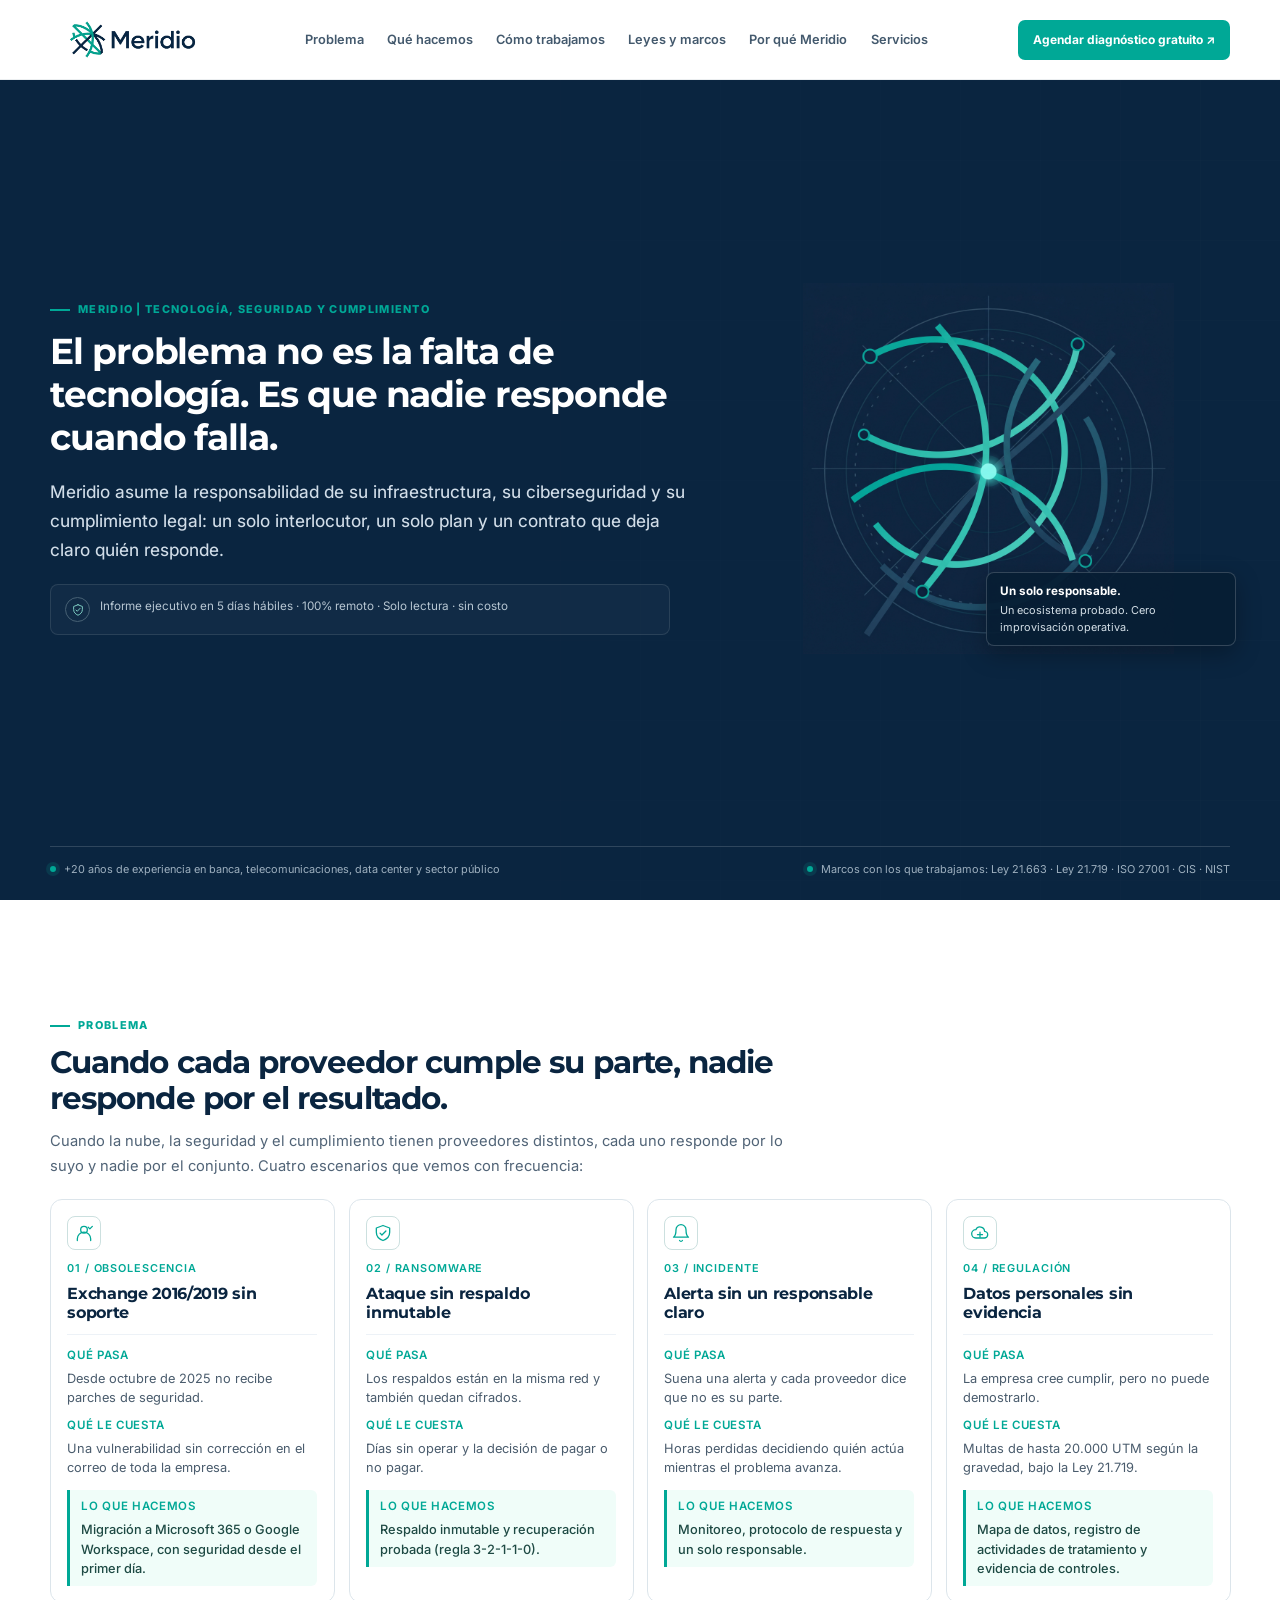
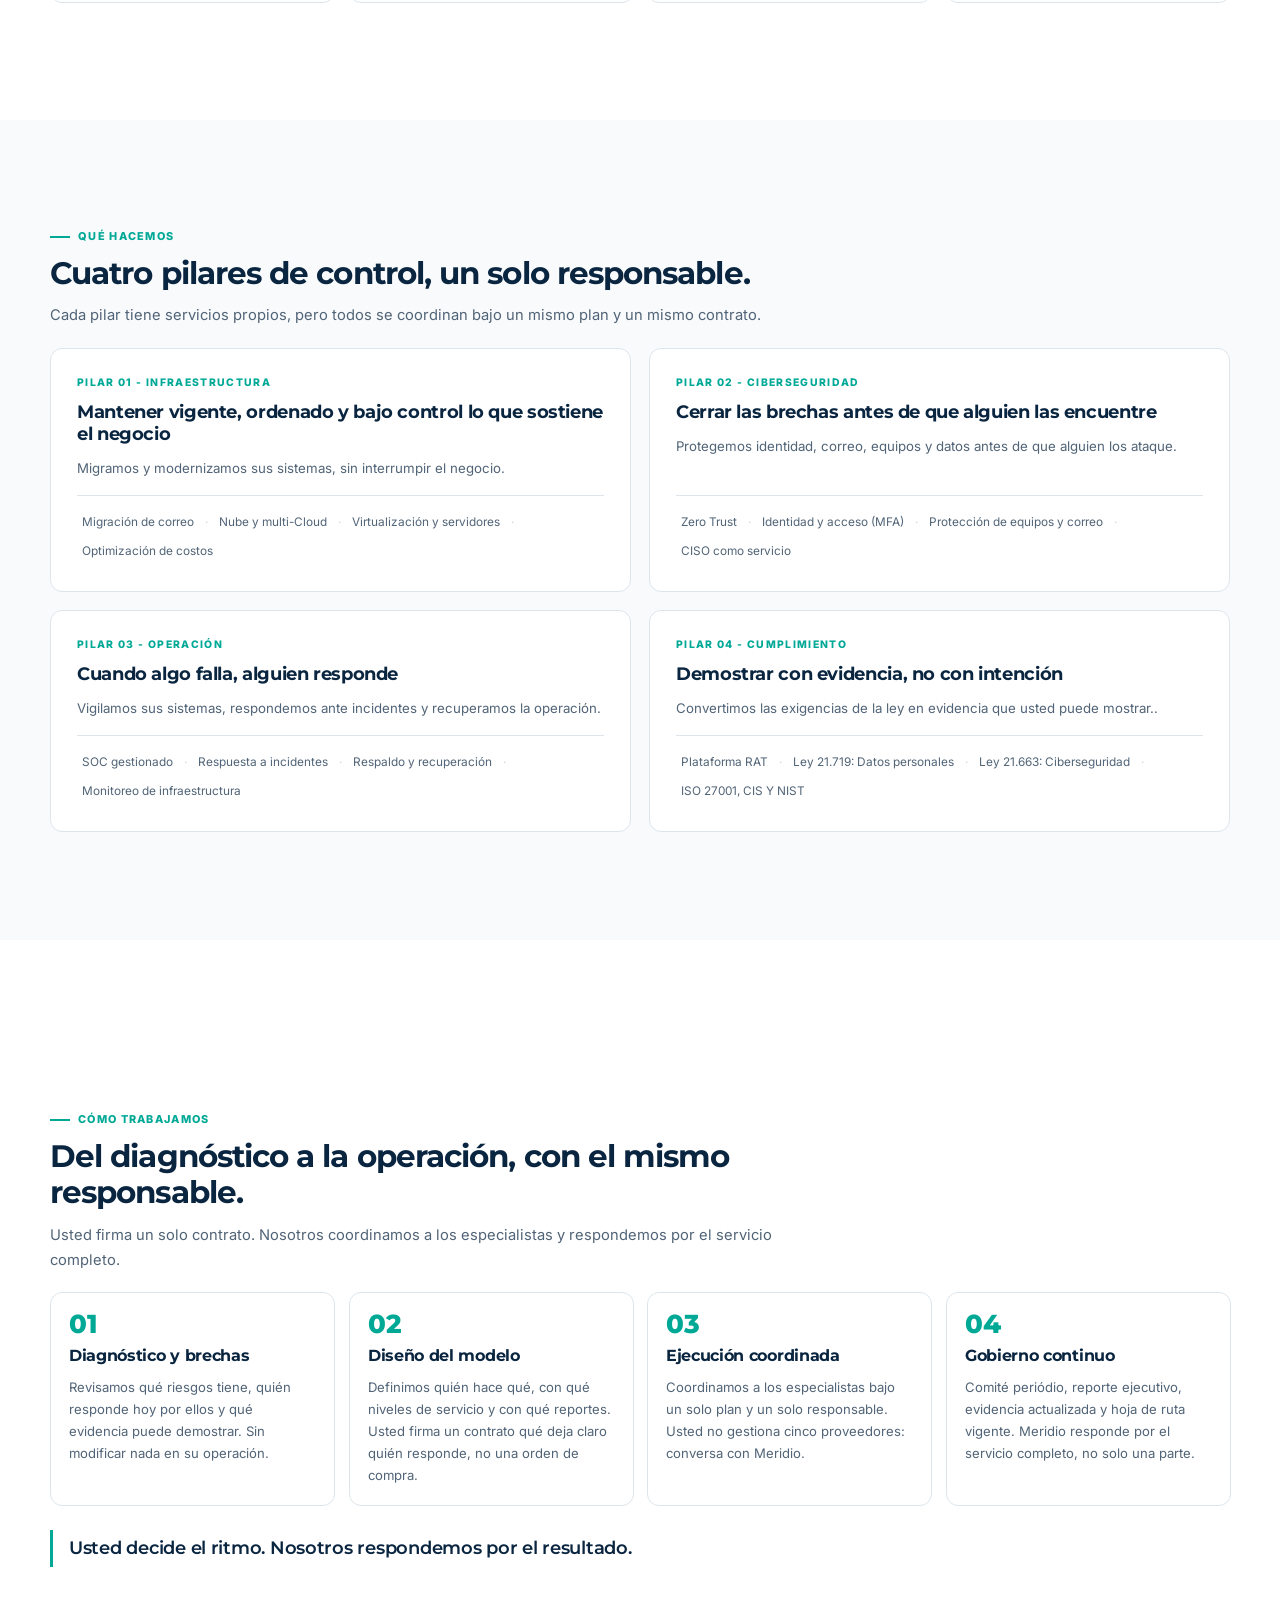
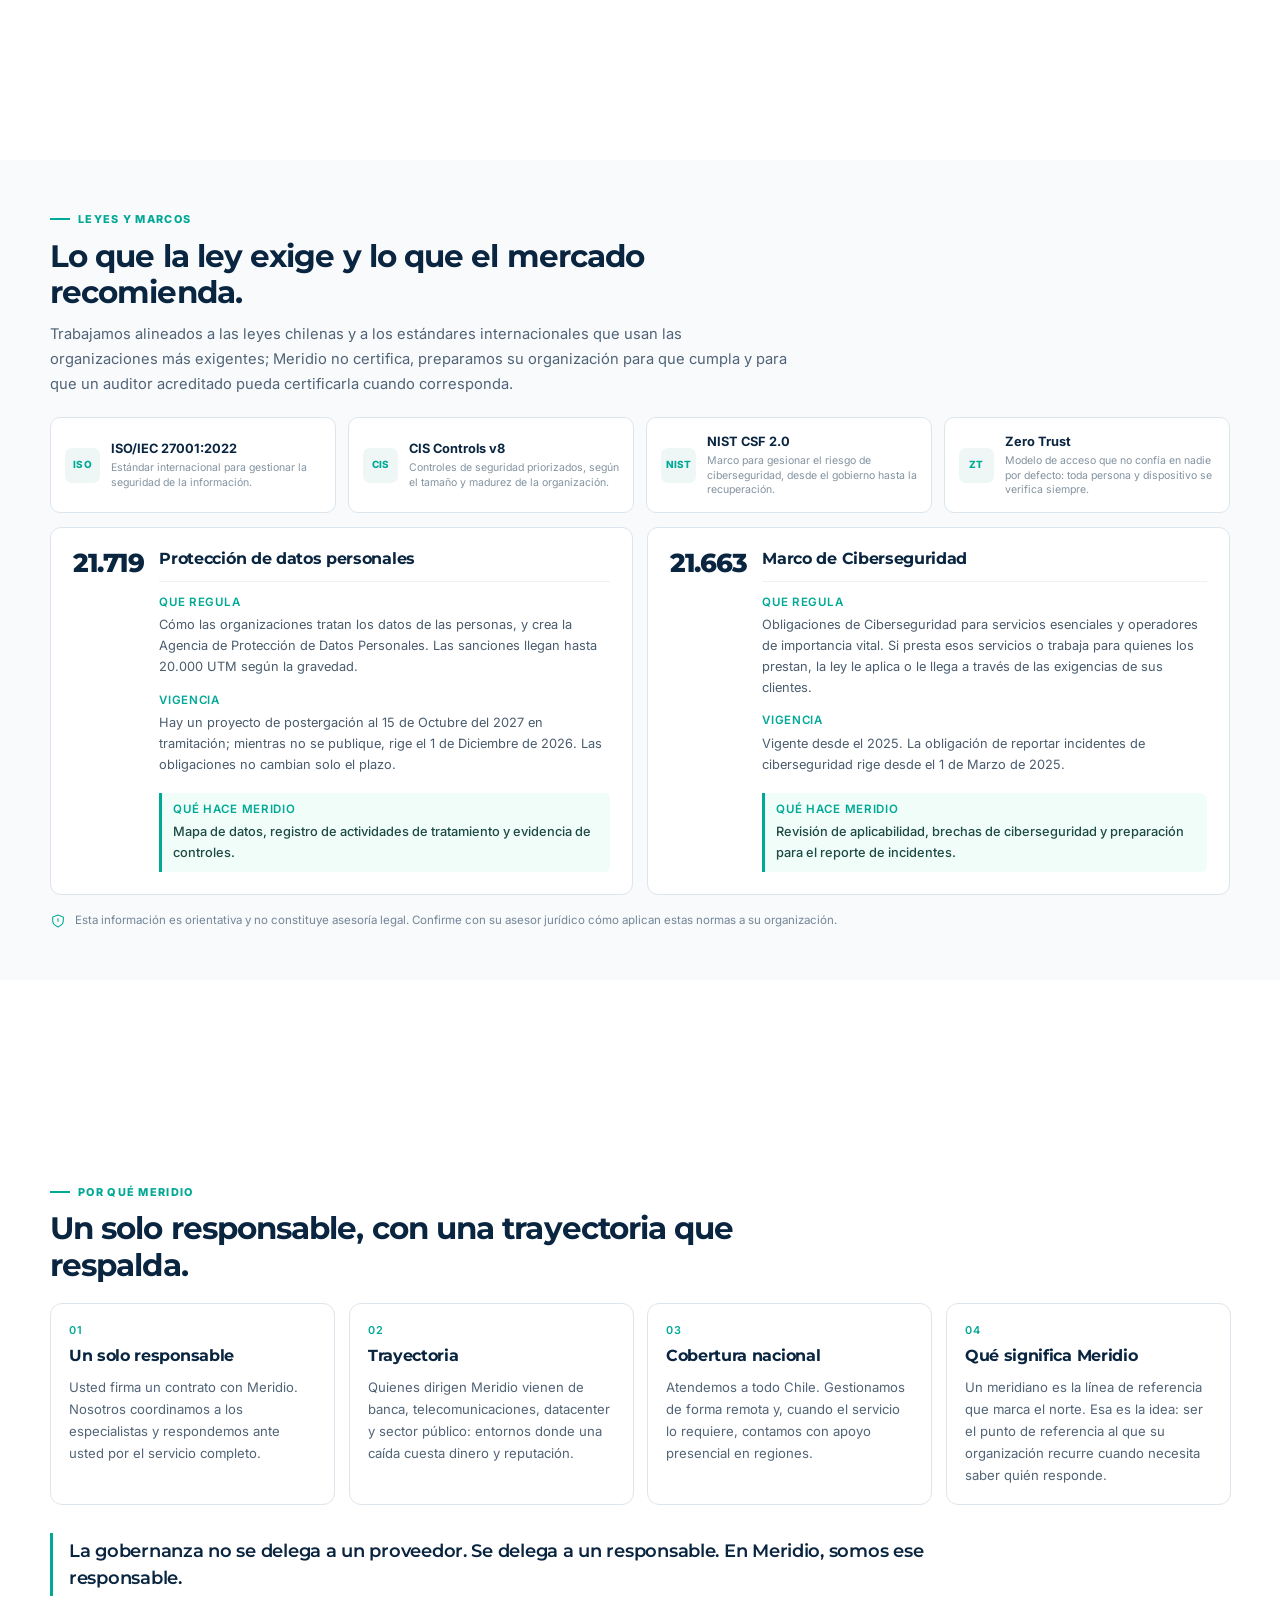
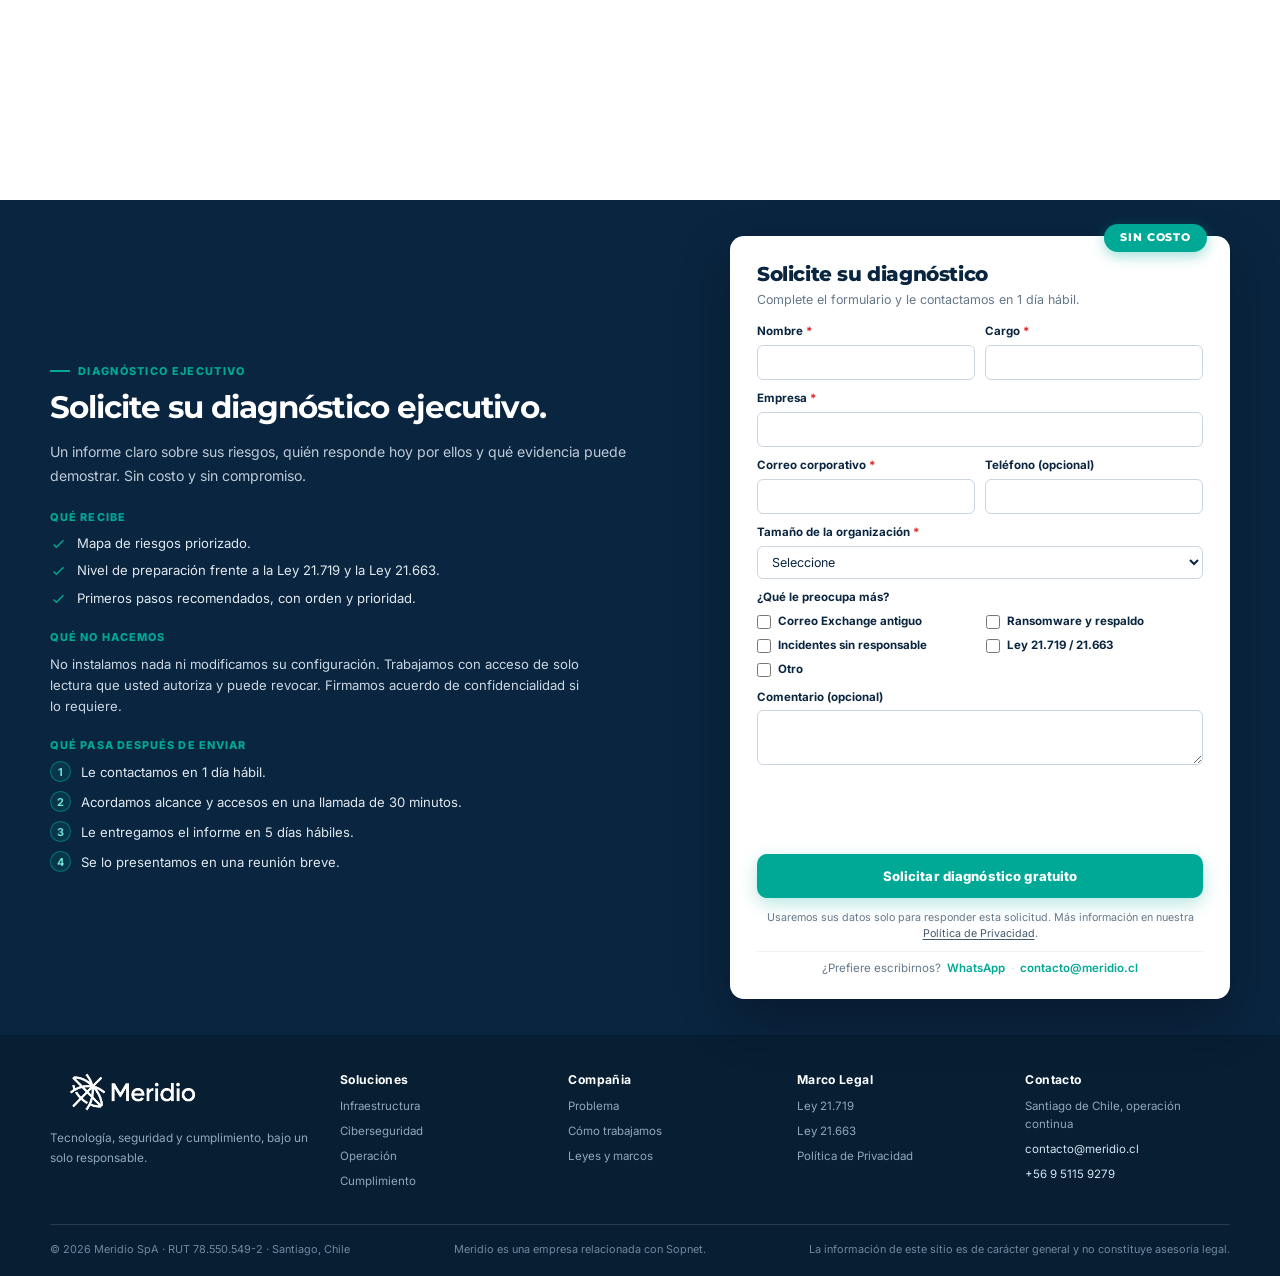
==== commit db31e28b: "Add files via upload Comit número 2 de cambios en los diversos considerar html, js y css en conjunto" ====
--- a/index.html
+++ b/index.html
@@ -9,12 +9,18 @@
   <meta property="og:description" content="Meridio es el punto de referencia donde la tecnología, la seguridad y el cumplimiento se encuentran.">
   <meta property="og:type" content="website">
   <meta property="og:locale" content="es_CL">
+  <link rel="icon" type="image/png" sizes="32x32" href="./assets/favicon-32.png">
+  <link rel="icon" type="image/png" sizes="192x192" href="./assets/favicon-192.png">
+  <link rel="apple-touch-icon" href="./assets/favicon-192.png">
   <title>Meridio — Nube, Ciberseguridad y Cumplimiento</title>
 
   <!-- Fuentes -->
   <link rel="preconnect" href="https://fonts.googleapis.com">
   <link rel="preconnect" href="https://fonts.gstatic.com" crossorigin>
   <link href="https://fonts.googleapis.com/css2?family=Inter:wght@400;500;600;700&family=Montserrat:wght@500;600;700;800&display=swap" rel="stylesheet">
+
+  <!-- Cloudflare Turnstile -->
+  <script src="https://challenges.cloudflare.com/turnstile/v0/api.js" async defer></script>
 
   <!-- Hoja de estilos -->
   <link rel="stylesheet" href="./styles.css">
@@ -27,12 +33,14 @@
         <span class="brand-text" style="display: none;">Merid<span class="brand-i">i</span>o</span>
       </a>
       <nav class="nav" id="mainNav" aria-label="Navegación principal">
-        <a href="#problema">El problema</a>
-        <a href="#metodo">Metodología</a>
+        <a href="#problema">Problema</a>
+        <a href="#pilares">Qué hacemos</a>
+        <a href="#metodo">Cómo trabajamos</a>
         <a href="#marcos">Leyes y marcos</a>
+        <a href="#porque">Por qué Meridio</a>
         <a href="./soluciones.html">Servicios</a>
       </nav>
-      <a class="btn btn-primary header-cta" href="#contacto">Agendar Assessment gratuito ↗</a>
+      <a class="btn btn-primary header-cta" href="#contacto">Agendar diagnóstico gratuito ↗</a>
       <button class="mobile-menu" id="mobileMenu" type="button" aria-label="Abrir menú" aria-controls="mainNav" aria-expanded="false">
         <svg viewBox="0 0 24 24" width="22" height="22" fill="none" stroke="currentColor" stroke-width="1.8" stroke-linecap="round">
           <path d="M4 7h16M4 12h16M4 17h16"/>
@@ -48,8 +56,8 @@
         <div class="hero-grid">
           <div class="hero-content">
             <div class="eyebrow teal">Meridio | Tecnología, Seguridad y cumplimiento</div>
-            <h1 class="hero-headline">Nube, ciberseguridad y cumplimiento bajo un solo responsable y un solo SLA.</h1>
-            <p class="hero-copy">Meridio ordena su infraestructura, la protege y le ayuda a demostrar el cumplimiento de las leyes 21.663 y 21.719 con evidencia técnica; usted conserva el control y la visión directiva, nosotros respondemos por la continuidad y los resultados bajo un solo SLA.</p>
+            <h1 class="hero-headline">El problema no es la falta de tecnología. Es que nadie responde cuando falla.</h1>
+            <p class="hero-copy">Meridio asume la responsabilidad de su infraestructura, su ciberseguridad y su cumplimiento legal: un solo interlocutor, un solo plan y un contrato que deja claro quién responde.</p>
 
             <div class="hero-note">
               <span class="seal" aria-hidden="true">
@@ -58,7 +66,7 @@
                   <path d="m8.5 12 2.2 2.2 4.8-5"/>
                 </svg>
               </span>
-              <span>Assessment de 5 días. Modalidad remota, sin fricción ni acceso invasivo a su operación, entregable formal: mapa integral de riesgos y hoja de ruta de gobierno.</span>
+              <span>Informe ejecutivo en 5 días hábiles · 100% remoto · Solo lectura · sin costo</span>
             </div>
           </div>
           
@@ -71,33 +79,57 @@
           </div>
         </div>
         <div class="hero-foot">
-          <div class="proof"><span class="proof-mark"></span><span>+20 años de experiencia del equipo</span></div>
-          <div class="areas"><span>Operación 24/7</span><span>Estándar enterprise</span><span>Sectores de alta criticidad</span></div>
-        </div>
-      </div>
-    </section>
-
-    <!-- EL PROBLEMA / CONTEXTO -->
+          <div class="proof"><span class="proof-mark"></span><span>+20 años de experiencia en banca, telecomunicaciones, data center y sector público</span></div>
+          <div class="proof"><span class="proof-mark"></span><span>Marcos con los que trabajamos: Ley 21.663 · Ley 21.719 · ISO 27001 · CIS · NIST</span></div>
+        </div>
+      </div>
+    </section>
+
+    <!-- 01. EL PROBLEMA / CONTEXTO -->
     <section class="section section-white target-section" id="problema">
       <div class="container">
         <div class="section-head compact-head">
-          <div class="eyebrow">El problema</div>
-          <h2>El riesgo no es la tecnología, sino en que nadie responde por el conjunto.</h2>
-          <p class="section-intro">Cuando la nube, la seguridad, los resultados y el cumplimiento tienen cinco proveedores distintos, cada uno cumple su parte y nadie responde por el resultado; tres escenarios que vemos con frecuencia:</p>
-        </div>
-        <div class="three-grid">
+          <div class="eyebrow">Problema</div>
+          <h2>Cuando cada proveedor cumple su parte, nadie responde por el resultado.</h2>
+          <p class="section-intro">Cuando la nube, la seguridad y el cumplimiento tienen proveedores distintos, cada uno responde por lo suyo y nadie por el conjunto. Cuatro escenarios que vemos con frecuencia:</p>
+        </div>
+        <div class="four-grid">
           <!-- CASO 01 -->
           <article class="card insight interactive-card">
             <div class="line-icon" aria-hidden="true">
-              <svg viewBox="0 0 24 24"><path d="M12 3 20 6v5c0 5-3.2 8.2-8 10-4.8-1.8-8-5-8-10V6l8-3Z"/><path d="M8.5 12.2 10.7 14.4 15.5 9.6"/></svg>
-            </div>
-            <div class="num">01 / RANSOMWARE</div>
-            <h3>Ransomware sin respaldo inmutable</h3>
+              <svg viewBox="0 0 24 24"><circle cx="12" cy="8" r="4"/><path d="M4 21v-2a8 8 0 0 1 16 0v2"/><path d="m17 5 2 2 3-3"/></svg>
+            </div>
+            <div class="num">01 / OBSOLESCENCIA</div>
+            <h3>Exchange 2016/2019 sin soporte</h3>
             
             <div class="case-flow">
               <div class="flow-block">
                 <span class="flow-tag">QUÉ PASA</span>
-                <p class="flow-bajada">Los respaldos estaban en la misma red y también quedan cifrados.</p>
+                <p class="flow-bajada">Desde octubre de 2025 no recibe parches de seguridad.</p>
+              </div>
+              <div class="flow-block">
+                <span class="flow-tag">QUÉ LE CUESTA</span>
+                <p class="flow-bajada">Una vulnerabilidad sin corrección en el correo de toda la empresa.</p>
+              </div>
+              <div class="flow-block solution">
+                <span class="flow-tag">LO QUE HACEMOS</span>
+                <p class="flow-bajada">Migración a Microsoft 365 o Google Workspace, con seguridad desde el primer día.</p>
+              </div>
+            </div>
+          </article>
+
+          <!-- CASO 02 -->
+          <article class="card insight interactive-card">
+            <div class="line-icon" aria-hidden="true">
+              <svg viewBox="0 0 24 24"><path d="M12 3 20 6v5c0 5-3.2 8.2-8 10-4.8-1.8-8-5-8-10V6l8-3Z"/><path d="M8.5 12.2 10.7 14.4 15.5 9.6"/></svg>
+            </div>
+            <div class="num">02 / RANSOMWARE</div>
+            <h3>Ataque sin respaldo inmutable</h3>
+            
+            <div class="case-flow">
+              <div class="flow-block">
+                <span class="flow-tag">QUÉ PASA</span>
+                <p class="flow-bajada">Los respaldos están en la misma red y también quedan cifrados.</p>
               </div>
               <div class="flow-block">
                 <span class="flow-tag">QUÉ LE CUESTA</span>
@@ -110,36 +142,36 @@
             </div>
           </article>
 
-          <!-- CASO 02 -->
-          <article class="card insight interactive-card">
-            <div class="line-icon" aria-hidden="true">
-              <svg viewBox="0 0 24 24"><circle cx="12" cy="8" r="4"/><path d="M4 21v-2a8 8 0 0 1 16 0v2"/><path d="m17 5 2 2 3-3"/></svg>
-            </div>
-            <div class="num">02 / OBSOLESCENCIA</div>
-            <h3>Exchange server 2016/2019 sin soporte</h3>
-            
-            <div class="case-flow">
-              <div class="flow-block">
-                <span class="flow-tag">QUÉ PASA</span>
-                <p class="flow-bajada">Desde octubre del 2025 no recibe parches de seguridad.</p>
-              </div>
-              <div class="flow-block">
-                <span class="flow-tag">QUÉ LE CUESTA</span>
-                <p class="flow-bajada">Una vulnerabilidad sin corrección en el correo de toda la empresa.</p>
-              </div>
-              <div class="flow-block solution">
-                <span class="flow-tag">LO QUE HACEMOS</span>
-                <p class="flow-bajada">M365 o Google Workspace con seguridad desde el día uno.</p>
-              </div>
-            </div>
-          </article>
-
           <!-- CASO 03 -->
           <article class="card insight interactive-card">
             <div class="line-icon" aria-hidden="true">
+              <svg viewBox="0 0 24 24"><path d="M18 8A6 6 0 0 0 6 8c0 7-3 9-3 9h18s-3-2-3-9"/><path d="M13.73 21a2 2 0 0 1-3.46 0"/></svg>
+            </div>
+            <div class="num">03 / INCIDENTE</div>
+            <h3>Alerta sin un responsable claro</h3>
+            
+            <div class="case-flow">
+              <div class="flow-block">
+                <span class="flow-tag">QUÉ PASA</span>
+                <p class="flow-bajada">Suena una alerta y cada proveedor dice que no es su parte.</p>
+              </div>
+              <div class="flow-block">
+                <span class="flow-tag">QUÉ LE CUESTA</span>
+                <p class="flow-bajada">Horas perdidas decidiendo quién actúa mientras el problema avanza.</p>
+              </div>
+              <div class="flow-block solution">
+                <span class="flow-tag">LO QUE HACEMOS</span>
+                <p class="flow-bajada">Monitoreo, protocolo de respuesta y un solo responsable.</p>
+              </div>
+            </div>
+          </article>
+
+          <!-- CASO 04 -->
+          <article class="card insight interactive-card">
+            <div class="line-icon" aria-hidden="true">
               <svg viewBox="0 0 24 24"><path d="M7 18h10a4 4 0 0 0 .5-8A5.5 5.5 0 0 0 7 8a4 4 0 0 0 0 10Z"/><path d="M9 14h6M12 11v6"/></svg>
             </div>
-            <div class="num">03 / REGULACIÓN</div>
+            <div class="num">04 / REGULACIÓN</div>
             <h3>Datos personales sin evidencia</h3>
             
             <div class="case-flow">
@@ -149,147 +181,141 @@
               </div>
               <div class="flow-block">
                 <span class="flow-tag">QUÉ LE CUESTA</span>
-                <p class="flow-bajada">Multas de hasta 20.000 UTM bajo la ley 21.719.</p>
+                <p class="flow-bajada">Multas de hasta 20.000 UTM según la gravedad, bajo la Ley 21.719.</p>
               </div>
               <div class="flow-block solution">
                 <span class="flow-tag">LO QUE HACEMOS</span>
-                <p class="flow-bajada">Mapa de datos, Portal RAT y evidencia técnica de controles.</p>
-              </div>
-            </div>
-          </article>
-        </div>
-      </div>
-    </section>
-
-    <!-- METODOLOGÍA -->
-    <section class="section method target-section" id="metodo">
+                <p class="flow-bajada">Mapa de datos, registro de actividades de tratamiento y evidencia de controles.</p>
+              </div>
+            </div>
+          </article>
+        </div>
+      </div>
+    </section>
+
+    <!-- 02. QUÉ HACEMOS / CUATRO PILARES -->
+    <section class="section method target-section" id="pilares">
       <div class="container">
         <div class="section-head">
-          <div class="eyebrow">Metodología de Gobierno</div>
-          <h2>Del diagnóstico a la operación, con el mismo responsable.</h2>
-          <p class="section-intro">Estructuramos un marco de gobernanza riguroso donde gestionamos el ciclo de vida operativo y respondemos formalmente por los resultados bajo acuerdos de nivel de servicio (SLA) vinculantes.</p>
-        </div>
-        <div class="steps">
-          <article class="card step interactive-card">
-            <div class="step-no">01</div>
-            <h3>Diagnóstico y análisis de brechas</h3>
-            <p>Revisamos qué riesgos tienes, quién responde hoy por ellos y qué evidencia puedes demostrar. Sin acceso a tu operación.</p>
-          </article>
-          <article class="card step interactive-card">
-            <div class="step-no">02</div>
-            <h3>Diseño del modelo</h3>
-            <p>Definimos el modelo de responsabilidad: qué hace Meridio, qué hace el ecosistema especializado, con qué SLA y con qué reporte. El cliente firma un contrato de gobierno, no una orden de compra.</p>
-          </article>
-          <article class="card step interactive-card">
-            <div class="step-no">03</div>
-            <h3>Orquestación del ecosistema</h3>
-            <p>Coordinamos a los especialistas técnicos bajo un solo plan y un solo responsable. El cliente no gestiona cinco proveedores: gestiona una conversación con Meridio y su ecosistema.</p>
-          </article>
-          <article class="card step interactive-card">
-            <div class="step-no">04</div>
-            <h3>Gobierno continuo</h3>
-            <p>Comité periódico, reporte ejecutivo, evidencia actualizada y roadmap vivo. Meridio y su ecosistema responden por el resultado, no solo por la ejecución.</p>
-          </article>
-        </div>
-        <blockquote class="pullquote" style="margin-top: 24px;">Usted decide el ritmo. Nosotros respondemos por el resultado.</blockquote>
-      </div>
-    </section>
-
-    <!-- QUÉ HACEMOS / CUATRO CAPACIDADES -->
-    <section class="section section-white target-section" id="pilares">
-      <div class="container">
-        <div class="section-head">
-          <div class="eyebrow">Capacidades Estratégicas</div>
-          <h2>Cuatro pilares de control, un solo punto de encuentro.</h2>
-          <p class="section-intro">Consolidamos las cuatro disciplinas esenciales para la estabilidad del negocio moderno —modernización, ciberseguridad, cumplimiento y operación gestionada— dentro de una arquitectura institucional coherente, auditable y escalable para líderes de tecnología y riesgo.</p>
+          <div class="eyebrow">Qué hacemos</div>
+          <h2>Cuatro pilares de control, un solo responsable.</h2>
+          <p class="section-intro">Cada pilar tiene servicios propios, pero todos se coordinan bajo un mismo plan y un mismo contrato.</p>
         </div>
         <div class="pillars-grid">
           <!-- Pilar 1: Modernización -->
           <article class="card pillar interactive-card">
-            <div class="kicker">PILAR 01 - MODERNIZACIÓN DE INFRAESTRUCTURA</div>
-            <h3>Evolución tecnológica controlada y predecible</h3>
-            <p>Planificamos, orquestamos y migramos sus cargas de trabajo hacia entornos híbridos y multinube bajo un esquema de gobernanza financiera (FinOps) y sin impacto en la continuidad operativa del negocio.</p>
+            <div class="kicker">PILAR 01 - INFRAESTRUCTURA</div>
+            <h3>Mantener vigente, ordenado y bajo control lo que sostiene el negocio</h3>
+            <p>Migramos y modernizamos sus sistemas, sin interrumpir el negocio.</p>
             <div class="services-list">
-              <a href="./soluciones.html" class="service-link">M365</a>
-              <span class="sep">·</span>
-              <a href="./soluciones.html" class="service-link">Azure</a>
-              <span class="sep">·</span>
-              <a href="./soluciones.html" class="service-link">AWS</a>
-              <span class="sep">·</span>
-              <a href="./soluciones.html" class="service-link">Google Cloud</a>
-              <span class="sep">·</span>
-              <a href="./soluciones.html" class="service-link">MultiCloud</a>
-              <span class="sep">·</span>
-              <a href="./soluciones.html" class="service-link">VMware</a>
-              <span class="sep">·</span>
-              <a href="./soluciones.html" class="service-link">Proxmox</a>
+              <a href="./soluciones.html" class="service-link">Migración de correo</a>
+              <span class="sep">·</span>
+              <a href="./soluciones.html" class="service-link">Nube y multi-Cloud</a>
+              <span class="sep">·</span>
+              <a href="./soluciones.html" class="service-link">Virtualización y servidores</a>
+              <span class="sep">·</span>
+              <a href="./soluciones.html" class="service-link">Optimización de costos</a>
             </div>
           </article>
 
           <!-- Pilar 2: Ciberseguridad -->
           <article class="card pillar interactive-card">
-            <div class="kicker">PILAR 02 - CIBERSEGURIDAD DEFENSIVA</div>
-            <h3>Protección de activos críticos y mitigación activa del riesgo</h3>
-            <p>Implementamos arquitecturas Zero Trust, detección avanzada mediante SOC/SIEM y esquemas de resiliencia inmutables que salvaguardan la información corporativa y aseguran trazabilidad ante cualquier incidente.</p>
+            <div class="kicker">PILAR 02 - CIBERSEGURIDAD</div>
+            <h3>Cerrar las brechas antes de que alguien las encuentre</h3>
+            <p>Protegemos identidad, correo, equipos y datos antes de que alguien los ataque.</p>
             <div class="services-list">
               <a href="./soluciones.html" class="service-link">Zero Trust</a>
               <span class="sep">·</span>
-              <a href="./soluciones.html" class="service-link">Protección de Identidad y Correo</a>
-              <span class="sep">·</span>
-              <a href="./soluciones.html" class="service-link">Monitoreo SIEM/SOAR y CSOC</a>
+              <a href="./soluciones.html" class="service-link">Identidad y acceso (MFA)</a>
+              <span class="sep">·</span>
+              <a href="./soluciones.html" class="service-link">Protección de equipos y correo</a>
+              <span class="sep">·</span>
+              <a href="./soluciones.html" class="service-link">CISO como servicio</a>
             </div>
           </article>
 
           <!-- Pilar 3: Operación -->
           <article class="card pillar interactive-card">
-            <div class="kicker">PILAR 03 - OPERACIÓN CRÍTICA Y SERVICIOS GESTIONADOS</div>
-            <h3>Continuidad operativa permanente bajo un único SLA</h3>
-            <p>Proveemos monitoreo 24/7, soporte especializado de segundo y tercer nivel, asegurando control y continuidad sin sobredimensionar la plantilla interna; la idea es seguir operando después de un ataque o una falla.</p>
+            <div class="kicker">PILAR 03 - OPERACIÓN</div>
+            <h3>Cuando algo falla, alguien responde</h3>
+            <p>Vigilamos sus sistemas, respondemos ante incidentes y recuperamos la operación.</p>
             <div class="services-list">
-              <a href="./soluciones.html" class="service-link">Respaldo inmutable</a>
-              <span class="sep">·</span>
-              <a href="./soluciones.html" class="service-link">Recuperación ante desastres</a>
-              <span class="sep">·</span>
-              <a href="./soluciones.html" class="service-link">Continuidad operativa</a>
+              <a href="./soluciones.html" class="service-link">SOC gestionado</a>
+              <span class="sep">·</span>
+              <a href="./soluciones.html" class="service-link">Respuesta a incidentes</a>
+              <span class="sep">·</span>
+              <a href="./soluciones.html" class="service-link">Respaldo y recuperación</a>
+              <span class="sep">·</span>
+              <a href="./soluciones.html" class="service-link">Monitoreo de infraestructura</a>
             </div>
           </article>
 
           <!-- Pilar 4: Cumplimiento -->
           <article class="card pillar interactive-card">
-            <div class="kicker">PILAR 04 - CUMPLIMIENTO REGULATORIO Y PRIVACIDAD</div>
-            <h3>Transformación de exigencias legales en evidencias técnicas</h3>
-            <p>Traducimos los mandatos de las Leyes 21.719 y 21.663 en políticas de seguridad, registros de tratamiento y controles auditables listos para ser sustentados con solvencia ante el regulador o auditorías externas.</p>
+            <div class="kicker">PILAR 04 - CUMPLIMIENTO</div>
+            <h3>Demostrar con evidencia, no con intención</h3>
+            <p>Convertimos las exigencias de la ley en evidencia que usted puede mostrar..</p>
             <div class="services-list">
-              <a href="./soluciones.html" class="service-link">Ley 21.719</a>
-              <span class="sep">·</span>
-              <a href="./soluciones.html" class="service-link">Ley 21.663</a>
-              <span class="sep">·</span>
-              <a href="./soluciones.html" class="service-link">Portal RAT</a>
-              <span class="sep">·</span>
-              <a href="./soluciones.html" class="service-link">Purview</a>
-              <span class="sep">·</span>
-              <a href="./soluciones.html" class="service-link">CISO Virtual</a>
-              <span class="sep">·</span>
-              <a href="./soluciones.html" class="service-link">DPO/DPD</a>
-            </div>
-          </article>
-        </div>
-      </div>
-    </section>
-
-    <!-- LEYES Y MARCOS DE CONTROL -->
-    <section class="section section-white target-section" id="marcos">
+              <a href="./soluciones.html" class="service-link">Plataforma RAT</a>
+              <span class="sep">·</span>
+              <a href="./soluciones.html" class="service-link">Ley 21.719: Datos personales</a>
+              <span class="sep">·</span>
+              <a href="./soluciones.html" class="service-link">Ley 21.663: Ciberseguridad</a>
+              <span class="sep">·</span>
+              <a href="./soluciones.html" class="service-link">ISO 27001, CIS Y NIST</a>
+            </div>
+          </article>
+        </div>
+      </div>
+    </section>
+
+    <!-- 03. CÓMO TRABAJAMOS / METODOLOGÍA -->
+    <section class="section section-white target-section" id="metodo">
       <div class="container">
         <div class="section-head">
-          <div class="eyebrow">LEYES Y MARCOS DE CONTROL</div>
-          <h2>Convergencia de seguridad, tecnología, privacidad y cumplimiento.</h2>
-          <p class="section-intro">Alineamos la arquitectura corporativa con los estándares internacionales más rigurosos y el marco legislativo chileno vigente, asegurando una postura de seguridad defensiva, trazabilidad documental y mejora continua frente a escrutinios regulatorios.</p>
+          <div class="eyebrow">Cómo trabajamos</div>
+          <h2>Del diagnóstico a la operación, con el mismo responsable.</h2>
+          <p class="section-intro">Usted firma un solo contrato. Nosotros coordinamos a los especialistas y respondemos por el servicio completo.</p>
+        </div>
+        <div class="steps">
+          <article class="card step interactive-card">
+            <div class="step-no">01</div>
+            <h3>Diagnóstico y brechas</h3>
+            <p>Revisamos qué riesgos tiene, quién responde hoy por ellos y qué evidencia puede demostrar. Sin modificar nada en su operación.</p>
+          </article>
+          <article class="card step interactive-card">
+            <div class="step-no">02</div>
+            <h3>Diseño del modelo</h3>
+            <p>Definimos quién hace qué, con qué niveles de servicio y con qué reportes. Usted firma un contrato qué deja claro quién responde, no una orden de compra.</p>
+          </article>
+          <article class="card step interactive-card">
+            <div class="step-no">03</div>
+            <h3>Ejecución coordinada</h3>
+            <p>Coordinamos a los especialistas bajo un solo plan y un solo responsable. Usted no gestiona cinco proveedores: conversa con Meridio.</p>
+          </article>
+          <article class="card step interactive-card">
+            <div class="step-no">04</div>
+            <h3>Gobierno continuo</h3>
+            <p>Comité periódio, reporte ejecutivo, evidencia actualizada y hoja de ruta vigente. Meridio responde por el servicio completo, no solo una parte.</p>
+          </article>
+        </div>
+        <blockquote class="pullquote" style="margin-top: 24px;">Usted decide el ritmo. Nosotros respondemos por el resultado.</blockquote>
+      </div>
+    </section>
+
+    <!-- 04. LEYES Y MARCOS DE CONTROL -->
+    <section class="section method target-section" id="marcos">
+      <div class="container">
+        <div class="section-head">
+          <div class="eyebrow">LEYES Y MARCOS</div>
+          <h2>Lo que la ley exige y lo que el mercado recomienda.</h2>
+          <p class="section-intro">Trabajamos alineados a las leyes chilenas y a los estándares internacionales que usan las organizaciones más exigentes; Meridio no certifica, preparamos su organización para que cumpla y para que un auditor acreditado pueda certificarla cuando corresponda.</p>
         </div>
         <div class="frameworks">
-          <div class="framework interactive-card"><span class="f-mark">ISO</span><div><strong>ISO/IEC 27001:2022</strong><span>Preparamos la evidencia que le pedirá un auditor o un cliente grande.</span></div></div>
-          <div class="framework interactive-card"><span class="f-mark">CIS</span><div><strong>CIS Controls v8</strong><span>Ordenamos las medidas por grupo de implementación según el tamaño de su empresa.</span></div></div>
-          <div class="framework interactive-card"><span class="f-mark">NIST</span><div><strong>NIST CSF 2.0</strong><span>Medimos su madurez actual y la meta a 12 meses.</span></div></div>
-          <div class="framework interactive-card"><span class="f-mark">ZT</span><div><strong>Zero Trust</strong><span>Ningún acceso es confiable por defecto; lo aplicamos primero a identidad y correo.</span></div></div>
+          <div class="framework interactive-card"><span class="f-mark">ISO</span><div><strong>ISO/IEC 27001:2022</strong><span>Estándar internacional para gestionar la seguridad de la información.</span></div></div>
+          <div class="framework interactive-card"><span class="f-mark">CIS</span><div><strong>CIS Controls v8</strong><span>Controles de seguridad priorizados, según el tamaño y madurez de la organización.</span></div></div>
+          <div class="framework interactive-card"><span class="f-mark">NIST</span><div><strong>NIST CSF 2.0</strong><span>Marco para gesionar el riesgo de ciberseguridad, desde el gobierno hasta la recuperación.</span></div></div>
+          <div class="framework interactive-card"><span class="f-mark">ZT</span><div><strong>Zero Trust</strong><span>Modelo de acceso que no confía en nadie por defecto: toda persona y dispositivo se verifica siempre.</span></div></div>
         </div>
         <div class="law-grid">
           <!-- LEY 21.719 -->
@@ -299,16 +325,16 @@
               <h3>Protección de datos personales</h3>
               <div class="law-flow">
                 <div class="flow-block">
-                  <span class="flow-tag">A QUIÉN OBLIGA</span>
-                  <p class="flow-bajada">A toda empresa que trate datos personales. Vigente desde diciembre 2027.</p>
+                  <span class="flow-tag">QUE REGULA</span>
+                  <p class="flow-bajada">Cómo las organizaciones tratan los datos de las personas, y crea la Agencia de Protección de Datos Personales. Las sanciones llegan hasta 20.000 UTM según la gravedad.</p>
                 </div>
                 <div class="flow-block">
-                  <span class="flow-tag">QUÉ EXIGE</span>
-                  <p class="flow-bajada">Saber qué datos trata, por qué, con qué base legal y poder demostrarlo. Multas de hasta 20.000 UTM.</p>
+                  <span class="flow-tag">VIGENCIA</span>
+                  <p class="flow-bajada">Hay un proyecto de postergación al 15 de Octubre del 2027 en tramitación; mientras no se publique, rige el 1 de Diciembre de 2026. Las obligaciones no cambian solo el plazo.</p>
                 </div>
                 <div class="flow-block solution">
                   <span class="flow-tag">QUÉ HACE MERIDIO</span>
-                  <p class="flow-bajada">Mapa de datos, Portal RAT, evidencia de controles. El DPO es recomendado y Meridio puede ejercerlo como servicio.</p>
+                  <p class="flow-bajada">Mapa de datos, registro de actividades de tratamiento y evidencia de controles.</p>
                 </div>
               </div>
             </div>
@@ -318,19 +344,19 @@
           <article class="law-card interactive-card">
             <div class="law-no">21.663</div>
             <div>
-              <h3>Marco de ciberseguridad y resiliencia</h3>
+              <h3>Marco de Ciberseguridad</h3>
               <div class="law-flow">
                 <div class="flow-block">
-                  <span class="flow-tag">A QUIÉN OBLIGA</span>
-                  <p class="flow-bajada">A servicios esenciales y operadores de importancia vital. Si su empresa no lo es, es el estándar que le exigirán clientes y reguladores.</p>
+                  <span class="flow-tag">QUE REGULA</span>
+                  <p class="flow-bajada">Obligaciones de Ciberseguridad para servicios esenciales y operadores de importancia vital. Si presta esos servicios o trabaja para quienes los prestan, la ley le aplica o le llega a través de las exigencias de sus clientes.</p>
                 </div>
                 <div class="flow-block">
-                  <span class="flow-tag">QUÉ EXIGE</span>
-                  <p class="flow-bajada">Gestión de riesgos, reporte de incidentes a la ANCI y delegado de ciberseguridad en los operadores de importancia vital.</p>
+                  <span class="flow-tag">VIGENCIA</span>
+                  <p class="flow-bajada">Vigente desde el 2025. La obligación de reportar incidentes de ciberseguridad rige desde el 1 de Marzo de 2025.</p>
                 </div>
                 <div class="flow-block solution">
                   <span class="flow-tag">QUÉ HACE MERIDIO</span>
-                  <p class="flow-bajada">Brechas frente a la ley, plan de adecuación, CISO virtual y delegado como servicio.</p>
+                  <p class="flow-bajada">Revisión de aplicabilidad, brechas de ciberseguridad y preparación para el reporte de incidentes.</p>
                 </div>
               </div>
             </div>
@@ -343,64 +369,168 @@
       </div>
     </section>
 
-    <!-- EL SIGUIENTE PASO / DIAGNÓSTICO EJECUTIVO -->
+    <!-- 05. POR QUÉ MERIDIO -->
+    <section class="section section-white target-section" id="porque">
+      <div class="container">
+        <div class="section-head">
+          <div class="eyebrow">POR QUÉ MERIDIO</div>
+          <h2>Un solo responsable, con una trayectoria que respalda.</h2>
+        </div>
+        <div class="steps">
+          <article class="card step interactive-card">
+            <div class="num">01</div>
+            <h3>Un solo responsable</h3>
+            <p>Usted firma un contrato con Meridio. Nosotros coordinamos a los especialistas y respondemos ante usted por el servicio completo.</p>
+          </article>
+          <article class="card step interactive-card">
+            <div class="num">02</div>
+            <h3>Trayectoria</h3>
+            <p>Quienes dirigen Meridio vienen de banca, telecomunicaciones, datacenter y sector público: entornos donde una caída cuesta dinero y reputación.</p>
+          </article>
+          <article class="card step interactive-card">
+            <div class="num">03</div>
+            <h3>Cobertura nacional</h3>
+            <p>Atendemos a todo Chile. Gestionamos de forma remota y, cuando el servicio lo requiere, contamos con apoyo presencial en regiones.</p>
+          </article>
+          <article class="card step interactive-card">
+            <div class="num">04</div>
+            <h3>Qué significa Meridio</h3>
+            <p>Un meridiano es la línea de referencia que marca el norte. Esa es la idea: ser el punto de referencia al que su organización recurre cuando necesita saber quién responde.</p>
+          </article>
+        </div>
+        <blockquote class="pullquote" style="margin-top: 28px; margin-bottom: 0;">La gobernanza no se delega a un proveedor. Se delega a un responsable. En Meridio, somos ese responsable.</blockquote>
+      </div>
+    </section>
+
+    <!-- 06. DIAGNÓSTICO EJECUTIVO / FORMULARIO CON CLOUDFLARE -->
     <section class="section offer target-section" id="contacto">
-      <div class="container offer-grid">
+      <div class="container offer-form-grid">
         <div class="offer-copy">
-          <div class="eyebrow">Diagnóstico Ejecutivo</div>
-          <h2>Conozca la postura de riesgo real de su organización.</h2>
-          <p>Antes de comprometer presupuesto en soluciones aisladas, Meridio le entrega una visión objetiva e independiente de su infraestructura: brechas de seguridad críticas, nivel de apego normativo y un plan de acción a 30, 60 y 90 días ejecutado por especialistas y respaldado bajo nuestro modelo de gobernanza.</p>
-          <ul class="check-list">
-            <li><svg viewBox="0 0 24 24"><path d="m5 12 4 4L19 6"/></svg><span>Gobernanza de Identidad: MFA contextual, Acceso Condicional y control de privilegios mínimos.</span></li>
-            <li><svg viewBox="0 0 24 24"><path d="m5 12 4 4L19 6"/></svg><span>Seguridad en Endpoints: Estado de cumplimiento en estaciones de trabajo, hardening y postura EDR.</span></li>
-            <li><svg viewBox="0 0 24 24"><path d="m5 12 4 4L19 6"/></svg><span>Exposición de Amenazas: Cobertura de detección frente a vectores de ransomware y ataques dirigidos.</span></li>
-            <li><svg viewBox="0 0 24 24"><path d="m5 12 4 4L19 6"/></svg><span>Protección de Datos: Inventario preliminar, clasificación de información confidencial y prevención de fuga (DLP).</span></li>
-          </ul>
-
-          <div class="offer-badges">
-            <div class="badge-item">
-              <strong>5 días hábiles</strong>
-              <span>Modalidad remota</span>
-            </div>
-            <div class="badge-item">
-              <strong>Perfil lectura</strong>
-              <span>Cero fricción operativa</span>
-            </div>
-            <div class="badge-item">
-              <strong>Sin costo inicial</strong>
-              <span>Entregable ejecutivo formal</span>
-            </div>
+          <div class="eyebrow">DIAGNÓSTICO EJECUTIVO</div>
+          <h2>Solicite su diagnóstico ejecutivo.</h2>
+          <p>Un informe claro sobre sus riesgos, quién responde hoy por ellos y qué evidencia puede demostrar. Sin costo y sin compromiso.</p>
+
+          <div class="offer-block-group">
+            <div class="offer-subhead">QUÉ RECIBE</div>
+            <ul class="check-list compact-check-list">
+              <li><svg viewBox="0 0 24 24"><path d="m5 12 4 4L19 6"/></svg><span>Mapa de riesgos priorizado.</span></li>
+              <li><svg viewBox="0 0 24 24"><path d="m5 12 4 4L19 6"/></svg><span>Nivel de preparación frente a la Ley 21.719 y la Ley 21.663.</span></li>
+              <li><svg viewBox="0 0 24 24"><path d="m5 12 4 4L19 6"/></svg><span>Primeros pasos recomendados, con orden y prioridad.</span></li>
+            </ul>
           </div>
-        </div>
-
-        <!-- TARJETA EJECUTIVA DE CONTACTO DIRECTO -->
-        <aside class="assessment-card direct-contact-card">
-          <span class="direct-badge">CONTACTO DIRECTO</span>
-          <div class="card-inner-content">
-            <div class="card-eyebrow">EVALUACIÓN ESTRATÉGICA</div>
-            <h3 class="card-title">Solicitar Assessment Ejecutivo</h3>
-            <p class="card-desc">
-              Escríbanos directamente y coordinamos una sesión inicial sin costo.<br>
-              Respondemos en un plazo máximo de 1 día hábil.
+
+          <div class="offer-block-group">
+            <div class="offer-subhead">QUÉ NO HACEMOS</div>
+            <p class="offer-small-text">No instalamos nada ni modificamos su configuración. Trabajamos con acceso de solo lectura que usted autoriza y puede revocar. Firmamos acuerdo de confidencialidad si lo requiere.</p>
+          </div>
+
+          <div class="offer-block-group">
+            <div class="offer-subhead">QUÉ PASA DESPUÉS DE ENVIAR</div>
+            <ol class="numbered-steps-list">
+              <li><span class="step-badge">1</span><span>Le contactamos en 1 día hábil.</span></li>
+              <li><span class="step-badge">2</span><span>Acordamos alcance y accesos en una llamada de 30 minutos.</span></li>
+              <li><span class="step-badge">3</span><span>Le entregamos el informe en 5 días hábiles.</span></li>
+              <li><span class="step-badge">4</span><span>Se lo presentamos en una reunión breve.</span></li>
+            </ol>
+          </div>
+        </div>
+
+        <!-- TARJETA FORMULARIO DE DIAGNÓSTICO -->
+        <aside class="form-card-wrapper">
+          <span class="direct-badge">SIN COSTO</span>
+          <div class="form-card-header">
+            <h3>Solicite su diagnóstico</h3>
+            <p>Complete el formulario y le contactamos en 1 día hábil.</p>
+          </div>
+
+          <form class="diagnostic-form" id="diagnosticForm" action="#" method="POST">
+            <div class="form-row-2">
+              <div class="form-group">
+                <label for="nombre">Nombre <span class="req">*</span></label>
+                <input type="text" id="nombre" name="nombre" required>
+              </div>
+              <div class="form-group">
+                <label for="cargo">Cargo <span class="req">*</span></label>
+                <input type="text" id="cargo" name="cargo" required>
+              </div>
+            </div>
+
+            <div class="form-group">
+              <label for="empresa">Empresa <span class="req">*</span></label>
+              <input type="text" id="empresa" name="empresa" required>
+            </div>
+
+            <div class="form-row-2">
+              <div class="form-group">
+                <label for="correo">Correo corporativo <span class="req">*</span></label>
+                <input type="email" id="correo" name="correo" required>
+              </div>
+              <div class="form-group">
+                <label for="telefono">Teléfono (opcional)</label>
+                <input type="tel" id="telefono" name="telefono">
+              </div>
+            </div>
+
+            <div class="form-group">
+              <label for="tamano">Tamaño de la organización <span class="req">*</span></label>
+              <select id="tamano" name="tamano" required>
+                <option value="" disabled selected>Seleccione</option>
+                <option value="1-50">1 a 50 colaboradores</option>
+                <option value="51-200">51 a 200 colaboradores</option>
+                <option value="201-500">201 a 500 colaboradores</option>
+                <option value="500+">Más de 500 colaboradores</option>
+              </select>
+            </div>
+
+            <div class="form-group">
+              <label class="group-label">¿Qué le preocupa más?</label>
+              <div class="checkbox-grid">
+                <label class="checkbox-item">
+                  <input type="checkbox" name="preocupacion" value="exchange">
+                  <span>Correo Exchange antiguo</span>
+                </label>
+                <label class="checkbox-item">
+                  <input type="checkbox" name="preocupacion" value="ransomware">
+                  <span>Ransomware y respaldo</span>
+                </label>
+                <label class="checkbox-item">
+                  <input type="checkbox" name="preocupacion" value="incidentes">
+                  <span>Incidentes sin responsable</span>
+                </label>
+                <label class="checkbox-item">
+                  <input type="checkbox" name="preocupacion" value="leyes">
+                  <span>Ley 21.719 / 21.663</span>
+                </label>
+                <label class="checkbox-item">
+                  <input type="checkbox" name="preocupacion" value="otro">
+                  <span>Otro</span>
+                </label>
+              </div>
+            </div>
+
+            <div class="form-group">
+              <label for="comentario">Comentario (opcional)</label>
+              <textarea id="comentario" name="comentario" rows="2"></textarea>
+            </div>
+
+            <!-- VERIFICACIÓN CLOUDFLARE TURNSTILE -->
+            <div class="cf-verification-box">
+              <div class="cf-turnstile" data-sitekey="1x00000000000000000000AA" data-theme="light"></div>
+            </div>
+
+            <button type="submit" class="btn btn-direct-cta form-submit-btn">Solicitar diagnóstico gratuito</button>
+
+            <p class="form-privacy-note">
+              Usaremos sus datos solo para responder esta solicitud. Más información en nuestra <a href="./politica-privacidad.html">Política de Privacidad</a>.
             </p>
 
-            <a class="btn btn-direct-cta" href="mailto:csoc@meridio.cl?subject=Solicitud%20Assessment%20Ejecutivo%20Meridio">
-              ESCRIBIR A CSOC@MERIDIO.CL ↗
-            </a>
-
-            <div class="card-divider"></div>
-
-            <div class="card-footer-info">
-              <strong>¿Prefiere una conversación directa?</strong>
-              <div class="footer-links-row">
-                <a href="mailto:contacto@meridio.cl">contacto@meridio.cl</a>
-                <span class="sep">·</span>
-                <a href="https://www.linkedin.com/company/meridio" target="_blank" rel="noopener">LinkedIn Meridio</a>
-                <span class="sep">·</span>
-                <span>Santiago de Chile.</span>
-              </div>
-            </div>
-          </div>
+            <div class="form-alt-contact">
+              <span>¿Prefiere escribirnos?</span>
+              <a href="https://wa.me/56951159279" target="_blank" rel="noopener">WhatsApp</a>
+              <span class="sep">·</span>
+              <a href="mailto:contacto@meridio.cl">contacto@meridio.cl</a>
+            </div>
+          </form>
         </aside>
       </div>
     </section>
@@ -414,37 +544,38 @@
             <img class="brand-logo footer-logo" src="./assets/logo.png" alt="Meridio" onerror="this.style.display='none'; this.nextElementSibling.style.display='inline-block';">
             <span class="brand-text" style="display: none; color: #fff;">Merid<span class="brand-i">i</span>o</span>
           </a>
-          <p>Un solo responsable para orquestar tecnología, seguridad y cumplimiento en sectores de alta criticidad.</p>
+          <p>Tecnología, seguridad y cumplimiento, bajo un solo responsable.</p>
         </div>
         <div class="footer-col">
           <h4>Soluciones</h4>
-          <a href="./soluciones.html">1. Modernización e Infraestructura</a>
-          <a href="./soluciones.html">2. Ciberseguridad Defensiva</a>
-          <a href="./soluciones.html">3. Continuidad y Respaldo</a>
-          <a href="./soluciones.html">4. Cumplimiento y Operación</a>
+          <a href="./soluciones.html"> Infraestructura</a>
+          <a href="./soluciones.html"> Ciberseguridad </a>
+          <a href="./soluciones.html"> Operación</a>
+          <a href="./soluciones.html"> Cumplimiento</a>
         </div>
         <div class="footer-col">
-          <h4>Ecosistema</h4>
-          <a href="./index.html#metodo">Modelo de servicio</a>
-          <a href="./index.html#metodo">Gobernanza y SLA</a>
-          <a href="#contacto">Cobertura regional</a>
+          <h4>Compañia</h4>
+          <a href="./index.html#metodo">Problema</a>
+          <a href="./index.html#metodo">Cómo trabajamos</a>
+          <a href="#contacto">Leyes y marcos</a>
         </div>
         <div class="footer-col">
           <h4>Marco Legal</h4>
-          <a href="#marcos">Ley 21.719 (Datos)</a>
-          <a href="#marcos">Ley 21.663 (Ciberseguridad)</a>
+          <a href="#marcos">Ley 21.719</a>
+          <a href="#marcos">Ley 21.663</a>
           <a href="./politica-privacidad.html">Política de Privacidad</a>
         </div>
         <div class="footer-col">
-          <h4>Compañía</h4>
+          <h4>Contacto</h4>
           <span class="footer-info">Santiago de Chile, operación continua</span>
           <a href="mailto:contacto@meridio.cl" class="footer-contact-link">contacto@meridio.cl</a>
           <a href="tel:+56951159279" class="footer-contact-link">+56 9 5115 9279</a>
         </div>
       </div>
       <div class="footer-bottom">
-        <span>© <span id="year"></span> Meridio SpA. Todos los derechos reservados.</span>
-        <span>Gobernanza tecnológica y de ciberseguridad con responsabilidad | Chile</span>
+        <span>© <span id="year"></span> Meridio SpA · RUT 78.550.549-2 · Santiago, Chile</span>
+        <span>Meridio es una empresa relacionada con Sopnet.</span>
+        <span>La información de este sitio es de carácter general y no constituye asesoría legal.</span>
       </div>
     </div>
   </footer>
--- a/styles.css
+++ b/styles.css
@@ -216,6 +216,12 @@
 
 .nav a:hover {
   color: var(--teal);
+}
+
+.nav a.nav-active,
+.nav a[aria-current="page"] {
+  color: var(--teal);
+  font-weight: 700;
 }
 
 .header-cta {
@@ -568,6 +574,21 @@
   gap: 16px;
 }
 
+.four-grid {
+  display: grid;
+  grid-template-columns: repeat(4, minmax(0, 1fr));
+  gap: 14px;
+}
+
+.four-grid .card {
+  padding: clamp(14px, 1.8vh, 20px);
+}
+
+.four-grid .insight h3 {
+  font-size: .98rem;
+  min-height: 2.3em;
+}
+
 .card {
   border: 1px solid var(--line);
   border-radius: 12px;
@@ -683,7 +704,7 @@
 }
 
 /* ========================================================
-   SECCIÓN: METODOLOGÍA
+   SECCIÓN: METODOLOGÍA Y POR QUÉ MERIDIO
    ======================================================== */
 .method {
   background: var(--mist);
@@ -894,7 +915,7 @@
 }
 
 /* ========================================================
-   SECCIÓN: OFERTA & CONTACTO DIRECTO
+   SECCIÓN: OFERTA & FORMULARIO DIAGNÓSTICO CLOUDFLARE
    ======================================================== */
 .offer {
   background: var(--navy);
@@ -905,6 +926,13 @@
   display: grid;
   grid-template-columns: minmax(0, 1.15fr) minmax(300px, 460px);
   gap: 40px;
+  align-items: center;
+}
+
+.offer-form-grid {
+  display: grid;
+  grid-template-columns: minmax(0, 1fr) minmax(360px, 500px);
+  gap: clamp(28px, 4vw, 54px);
   align-items: center;
 }
 
@@ -921,12 +949,31 @@
   max-width: 610px;
 }
 
+.offer-block-group {
+  margin-top: 20px;
+}
+
+.offer-subhead {
+  font-family: 'Inter', sans-serif;
+  font-size: .68rem;
+  font-weight: 800;
+  letter-spacing: .1em;
+  text-transform: uppercase;
+  color: var(--teal);
+  margin-bottom: 8px;
+}
+
 .check-list {
   list-style: none;
   margin: 18px 0 0;
   padding: 0;
   display: grid;
   gap: 12px;
+}
+
+.compact-check-list {
+  margin-top: 0;
+  gap: 8px;
 }
 
 .check-list li {
@@ -948,39 +995,41 @@
   margin-top: 2px;
 }
 
-.offer-badges {
-  display: grid;
-  grid-template-columns: repeat(3, 1fr);
-  gap: 12px;
-  margin-top: 28px;
-  padding-top: 20px;
-  border-top: 1px solid rgba(255, 255, 255, .15);
-}
-
-.badge-item strong {
-  display: block;
-  color: #fff;
+.offer-small-text {
   font-size: .82rem;
-  margin-bottom: 2px;
-}
-
-.badge-item span {
-  display: block;
-  color: #92a7b8;
+  line-height: 1.6;
+  color: #cbd7e2;
+  max-width: 540px;
+}
+
+.numbered-steps-list {
+  list-style: none;
+  margin: 0;
+  padding: 0;
+  display: grid;
+  gap: 9px;
+}
+
+.numbered-steps-list li {
+  display: flex;
+  align-items: center;
+  gap: 10px;
+  font-size: .82rem;
+  color: #e1e9ee;
+}
+
+.step-badge {
+  width: 21px;
+  height: 21px;
+  border-radius: 50%;
+  border: 1px solid rgba(0, 168, 150, .55);
+  background: rgba(0, 168, 150, .14);
+  color: #6fe3d5;
   font-size: .68rem;
-}
-
-.direct-contact-card {
-  position: relative;
-  background: #fff;
-  border-radius: 18px;
-  padding: 34px 28px 24px;
-  box-shadow: 0 20px 48px rgba(0, 0, 0, .22);
-  border: 1px solid rgba(255, 255, 255, .15);
-  max-width: 440px;
-  margin-left: auto;
-  margin-top: 10px;
-  box-sizing: border-box;
+  font-weight: 700;
+  display: grid;
+  place-items: center;
+  flex: none;
 }
 
 .direct-badge {
@@ -999,37 +1048,119 @@
   text-transform: uppercase;
 }
 
-.card-inner-content {
-  display: flex;
-  flex-direction: column;
-  align-items: center;
-  text-align: center;
-}
-
-.card-eyebrow {
-  color: var(--teal);
-  font-size: .67rem;
-  font-weight: 800;
-  letter-spacing: .12em;
-  text-transform: uppercase;
-  margin-bottom: 8px;
-}
-
-.card-title {
-  font-size: clamp(1.25rem, 2vw, 1.45rem);
+.form-card-wrapper {
+  position: relative;
+  background: #fff;
+  color: var(--navy);
+  border-radius: 14px;
+  padding: 26px 26px 20px;
+  box-shadow: 0 22px 50px rgba(0, 0, 0, .28);
+  border: 1px solid rgba(255, 255, 255, .2);
+}
+
+.form-card-header {
+  margin-bottom: 14px;
+}
+
+.form-card-header h3 {
+  font-size: 1.25rem;
   font-weight: 800;
   color: var(--navy);
-  margin-bottom: 10px;
-  line-height: 1.25;
-  letter-spacing: -.02em;
-}
-
-.card-desc {
-  font-size: .82rem;
-  line-height: 1.6;
-  color: #516477;
-  max-width: 330px;
-  margin: 0 auto 22px;
+  margin-bottom: 3px;
+}
+
+.form-card-header p {
+  font-size: .78rem;
+  color: #64788a;
+}
+
+.diagnostic-form {
+  display: flex;
+  flex-direction: column;
+  gap: 10px;
+}
+
+.form-row-2 {
+  display: grid;
+  grid-template-columns: repeat(2, minmax(0, 1fr));
+  gap: 10px;
+}
+
+.form-group {
+  display: flex;
+  flex-direction: column;
+  gap: 4px;
+}
+
+.form-group label,
+.group-label {
+  font-size: .72rem;
+  font-weight: 700;
+  color: var(--navy);
+}
+
+.form-group .req {
+  color: #dc2626;
+}
+
+.form-group input[type="text"],
+.form-group input[type="email"],
+.form-group input[type="tel"],
+.form-group select,
+.form-group textarea {
+  width: 100%;
+  border: 1px solid #cbd5e1;
+  border-radius: 6px;
+  padding: 7px 10px;
+  font-size: .78rem;
+  color: var(--navy);
+  background: #fff;
+  transition: border-color .2s ease, box-shadow .2s ease;
+}
+
+.form-group input:focus,
+.form-group select:focus,
+.form-group textarea:focus {
+  outline: none;
+  border-color: var(--teal);
+  box-shadow: 0 0 0 3px rgba(0, 168, 150, .14);
+}
+
+.form-group textarea {
+  resize: vertical;
+  min-height: 48px;
+}
+
+.checkbox-grid {
+  display: grid;
+  grid-template-columns: repeat(2, minmax(0, 1fr));
+  gap: 6px 12px;
+  margin-top: 2px;
+}
+
+.checkbox-item {
+  display: inline-flex;
+  align-items: center;
+  gap: 7px;
+  font-size: .74rem;
+  font-weight: 500;
+  color: #43596d;
+  cursor: pointer;
+}
+
+.checkbox-item input[type="checkbox"] {
+  width: 14px;
+  height: 14px;
+  accent-color: var(--teal);
+  margin: 0;
+  cursor: pointer;
+}
+
+.cf-verification-box {
+  margin-top: 2px;
+  min-height: 65px;
+  display: flex;
+  align-items: center;
 }
 
 .btn-direct-cta {
@@ -1054,27 +1185,32 @@
   box-shadow: 0 8px 24px rgba(0, 168, 150, .38);
 }
 
-.card-divider {
-  width: 100%;
-  height: 1px;
-  background: #edf2f7;
-  margin: 22px 0 16px;
-}
-
-.card-footer-info {
-  display: flex;
-  flex-direction: column;
-  gap: 4px;
-  font-size: .75rem;
-}
-
-.card-footer-info strong {
-  color: var(--navy);
-  font-weight: 700;
-  font-size: .78rem;
-}
-
-.footer-links-row {
+.form-submit-btn {
+  min-height: 44px;
+  margin-top: 2px;
+  font-size: .82rem;
+  letter-spacing: .01em;
+}
+
+.form-privacy-note {
+  font-size: .67rem;
+  line-height: 1.45;
+  color: #64788a;
+  text-align: center;
+  margin-top: 2px;
+}
+
+.form-privacy-note a {
+  color: #43596d;
+  text-decoration: underline;
+  text-underline-offset: 2px;
+}
+
+.form-privacy-note a:hover {
+  color: var(--teal);
+}
+
+.form-alt-contact {
   display: flex;
   align-items: center;
   justify-content: center;
@@ -1082,22 +1218,21 @@
   flex-wrap: wrap;
   font-size: .72rem;
   color: #64788a;
-}
-
-.footer-links-row a {
-  color: #516477;
-  transition: color .2s ease;
-}
-
-.footer-links-row a:hover {
-  color: var(--teal);
+  padding-top: 8px;
+  border-top: 1px solid #edf2f7;
+}
+
+.form-alt-contact a {
+  color: var(--teal);
+  font-weight: 600;
+}
+
+.form-alt-contact a:hover {
   text-decoration: underline;
-  text-underline-offset: 3px;
-}
-
-.footer-links-row .sep {
+}
+
+.form-alt-contact .sep {
   color: #cbd5e1;
-  user-select: none;
 }
 
 /* ========================================================
@@ -1166,19 +1301,128 @@
   color: var(--teal) !important;
 }
 
-.footer-bottom {
+.footer-bottom,
+.footer-legal {
   display: flex;
   justify-content: space-between;
-  gap: 14px;
+  align-items: center;
+  gap: 12px 20px;
   flex-wrap: wrap;
   padding-top: 16px;
   color: #71899c;
-  font-size: .66rem;
+  font-size: .68rem;
+}
+
+.footer-legal .copy {
+  color: #9eb0bf;
+  font-weight: 500;
 }
 
 /* ========================================================
-   SOLUCIONES — COMPONENTES, FILTROS Y CATÁLOGO
+   SOLUCIONES — COMPONENTES, BUSCADOR, FILTROS Y CATÁLOGO
    ======================================================== */
+.skip-link {
+  position: absolute;
+  left: -9999px;
+  top: 12px;
+  z-index: 200;
+  background: var(--teal);
+  color: #fff;
+  padding: 10px 16px;
+  border-radius: 7px;
+  font-size: .8rem;
+  font-weight: 700;
+}
+
+.skip-link:focus {
+  left: 16px;
+}
+
+.sr-only {
+  position: absolute;
+  width: 1px;
+  height: 1px;
+  padding: 0;
+  margin: -1px;
+  overflow: hidden;
+  clip: rect(0, 0, 0, 0);
+  white-space: nowrap;
+  border: 0;
+}
+
+.svc-hero {
+  padding: 48px 0 42px;
+}
+
+.svc-hero .eyebrow {
+  margin-bottom: 12px;
+}
+
+.svc-hero h1 {
+  margin-bottom: 14px;
+  max-width: 720px;
+}
+
+.svc-search {
+  margin-top: 22px;
+  max-width: 560px;
+  position: relative;
+}
+
+.svc-search input[type="search"] {
+  width: 100%;
+  height: 48px;
+  padding: 0 18px 0 44px;
+  border-radius: 10px;
+  border: 1px solid rgba(255, 255, 255, .24);
+  background: rgba(255, 255, 255, .09);
+  color: #fff;
+  font-size: .88rem;
+  backdrop-filter: blur(8px);
+  transition: border-color .2s ease, background .2s ease, box-shadow .2s ease;
+  background-image: url("data:image/svg+xml,%3Csvg xmlns='http://www.w3.org/2000/svg' width='18' height='18' viewBox='0 0 24 24' fill='none' stroke='%239eb0bf' stroke-width='2' stroke-linecap='round' stroke-linejoin='round'%3E%3Ccircle cx='11' cy='11' r='8'/%3E%3Cpath d='m21 21-4.3-4.3'/%3E%3C/svg%3E");
+  background-repeat: no-repeat;
+  background-position: 15px center;
+}
+
+.svc-search input[type="search"]::placeholder {
+  color: #9eb0bf;
+}
+
+.svc-search input[type="search"]:focus {
+  outline: none;
+  border-color: var(--teal);
+  background-color: rgba(255, 255, 255, .14);
+  box-shadow: 0 0 0 3px rgba(0, 168, 150, .25);
+}
+
+.diag-banner {
+  background: #f0fdf9;
+  border-bottom: 1px solid #ccebe6;
+  padding: 16px 0;
+}
+
+.diag-inner {
+  display: flex;
+  align-items: center;
+  justify-content: space-between;
+  gap: 20px;
+  flex-wrap: wrap;
+}
+
+.diag-inner strong {
+  display: block;
+  font-size: .9rem;
+  color: var(--navy);
+  margin-bottom: 2px;
+}
+
+.diag-inner span {
+  display: block;
+  font-size: .78rem;
+  color: #3b5f5a;
+}
+
 .hero-solutions-grid {
   display: grid;
   grid-template-columns: minmax(0, 1.15fr) minmax(320px, 0.85fr);
@@ -1375,7 +1619,8 @@
   display: inline-block;
 }
 
-.pillar-dot.modernizacion { background: #00A896; }
+.pillar-dot.modernizacion,
+.pillar-dot.infraestructura { background: #00A896; }
 .pillar-dot.ciberseguridad { background: #3b82f6; }
 .pillar-dot.cumplimiento { background: #f59e0b; }
 .pillar-dot.operacion { background: #8b5cf6; }
@@ -1546,6 +1791,58 @@
   color: #008f81;
   text-decoration: underline;
   text-underline-offset: 3px;
+}
+
+/* Estado vacío de búsqueda */
+.svc-empty {
+  text-align: center;
+  padding: 64px 0;
+}
+
+.svc-empty[hidden] {
+  display: none !important;
+}
+
+.svc-empty h2 {
+  font-size: 1.35rem;
+  margin-bottom: 8px;
+}
+
+.svc-empty p {
+  margin-bottom: 20px;
+  font-size: .9rem;
+}
+
+/* Botón flotante de WhatsApp */
+.wa-float {
+  position: fixed;
+  right: 22px;
+  bottom: 22px;
+  z-index: 90;
+  display: inline-flex;
+  align-items: center;
+  gap: 8px;
+  background: #1ea952;
+  color: #fff;
+  padding: 11px 16px;
+  border-radius: 999px;
+  font-size: .8rem;
+  font-weight: 700;
+  box-shadow: 0 10px 24px rgba(15, 23, 42, .22);
+  transition: transform .2s ease, background .2s ease, box-shadow .2s ease;
+}
+
+.wa-float:hover {
+  background: #189145;
+  transform: translateY(-2px);
+  box-shadow: 0 14px 28px rgba(15, 23, 42, .28);
+}
+
+.wa-float svg {
+  width: 19px;
+  height: 19px;
+  fill: currentColor;
+  flex: none;
 }
 
 /* Modales / Fichas Desplegables */
@@ -1682,6 +1979,20 @@
   font-weight: bold;
 }
 
+.ficha-aplica {
+  font-size: .82rem;
+  line-height: 1.55;
+  color: #4a5c6d;
+  margin: 0;
+}
+
+.ficha-note {
+  font-size: .73rem;
+  color: #738697;
+  margin-top: 12px;
+  font-style: italic;
+}
+
 .ficha-normativa-box {
   background: #f8fafc;
   border-left: 3px solid var(--teal);
@@ -1742,6 +2053,21 @@
 /* ========================================================
    RESPONSIVE DESIGN (GLOBAL)
    ======================================================== */
+@media (max-width: 1040px) {
+  .four-grid {
+    grid-template-columns: repeat(2, minmax(0, 1fr));
+  }
+  .offer-form-grid {
+    grid-template-columns: 1fr;
+    gap: 28px;
+  }
+  .form-card-wrapper {
+    max-width: 560px;
+    width: 100%;
+    margin-inline: auto;
+  }
+}
+
 @media (max-width: 980px) {
   .header-inner { gap: 12px; }
   .nav { gap: 12px; font-size: .74rem; }
@@ -1787,7 +2113,7 @@
   
   .target-section {
     min-height: auto;
-    padding: 50px 0;
+    padding: 48px 0;
   }
 
   .hero.hero-elevated {
@@ -1800,16 +2126,27 @@
   .hero-foot { align-items: flex-start; flex-direction: column; gap: 8px; margin-top: 16px; }
   
   .section { padding: 50px 0; }
-  .three-grid { grid-template-columns: 1fr; }
+  .three-grid, .four-grid { grid-template-columns: 1fr; }
   .steps { grid-template-columns: repeat(2, minmax(0, 1fr)); gap: 18px; }
   .pillars-grid, .law-grid { grid-template-columns: 1fr; }
   .offer-grid { grid-template-columns: 1fr; gap: 24px; }
-  .direct-contact-card { padding: 28px 20px 20px; }
   .frameworks { grid-template-columns: repeat(2, minmax(0, 1fr)); }
   .footer-top { grid-template-columns: repeat(2, minmax(0, 1fr)); gap: 20px; }
   .footer-brand { grid-column: 1 / -1; }
 
   /* Soluciones responsive */
+  .diag-inner {
+    flex-direction: column;
+    align-items: flex-start;
+  }
+  .diag-inner .btn {
+    width: 100%;
+  }
+  .wa-float {
+    right: 16px;
+    bottom: 16px;
+    padding: 10px 14px;
+  }
   .solution-grid { grid-template-columns: 1fr; }
   .exec-metrics-grid { grid-template-columns: 1fr; }
   .ficha-modal-box { padding: 24px 18px; }
@@ -1825,6 +2162,17 @@
   }
 }
 
+@media (max-width: 520px) {
+  .form-row-2,
+  .checkbox-grid,
+  .steps {
+    grid-template-columns: 1fr;
+  }
+  .form-card-wrapper {
+    padding: 22px 18px 18px;
+  }
+}
+
 @media (max-width: 430px) {
   .container { width: calc(100% - 24px); }
   .header-cta { font-size: .6rem; padding: 7px 9px; }
